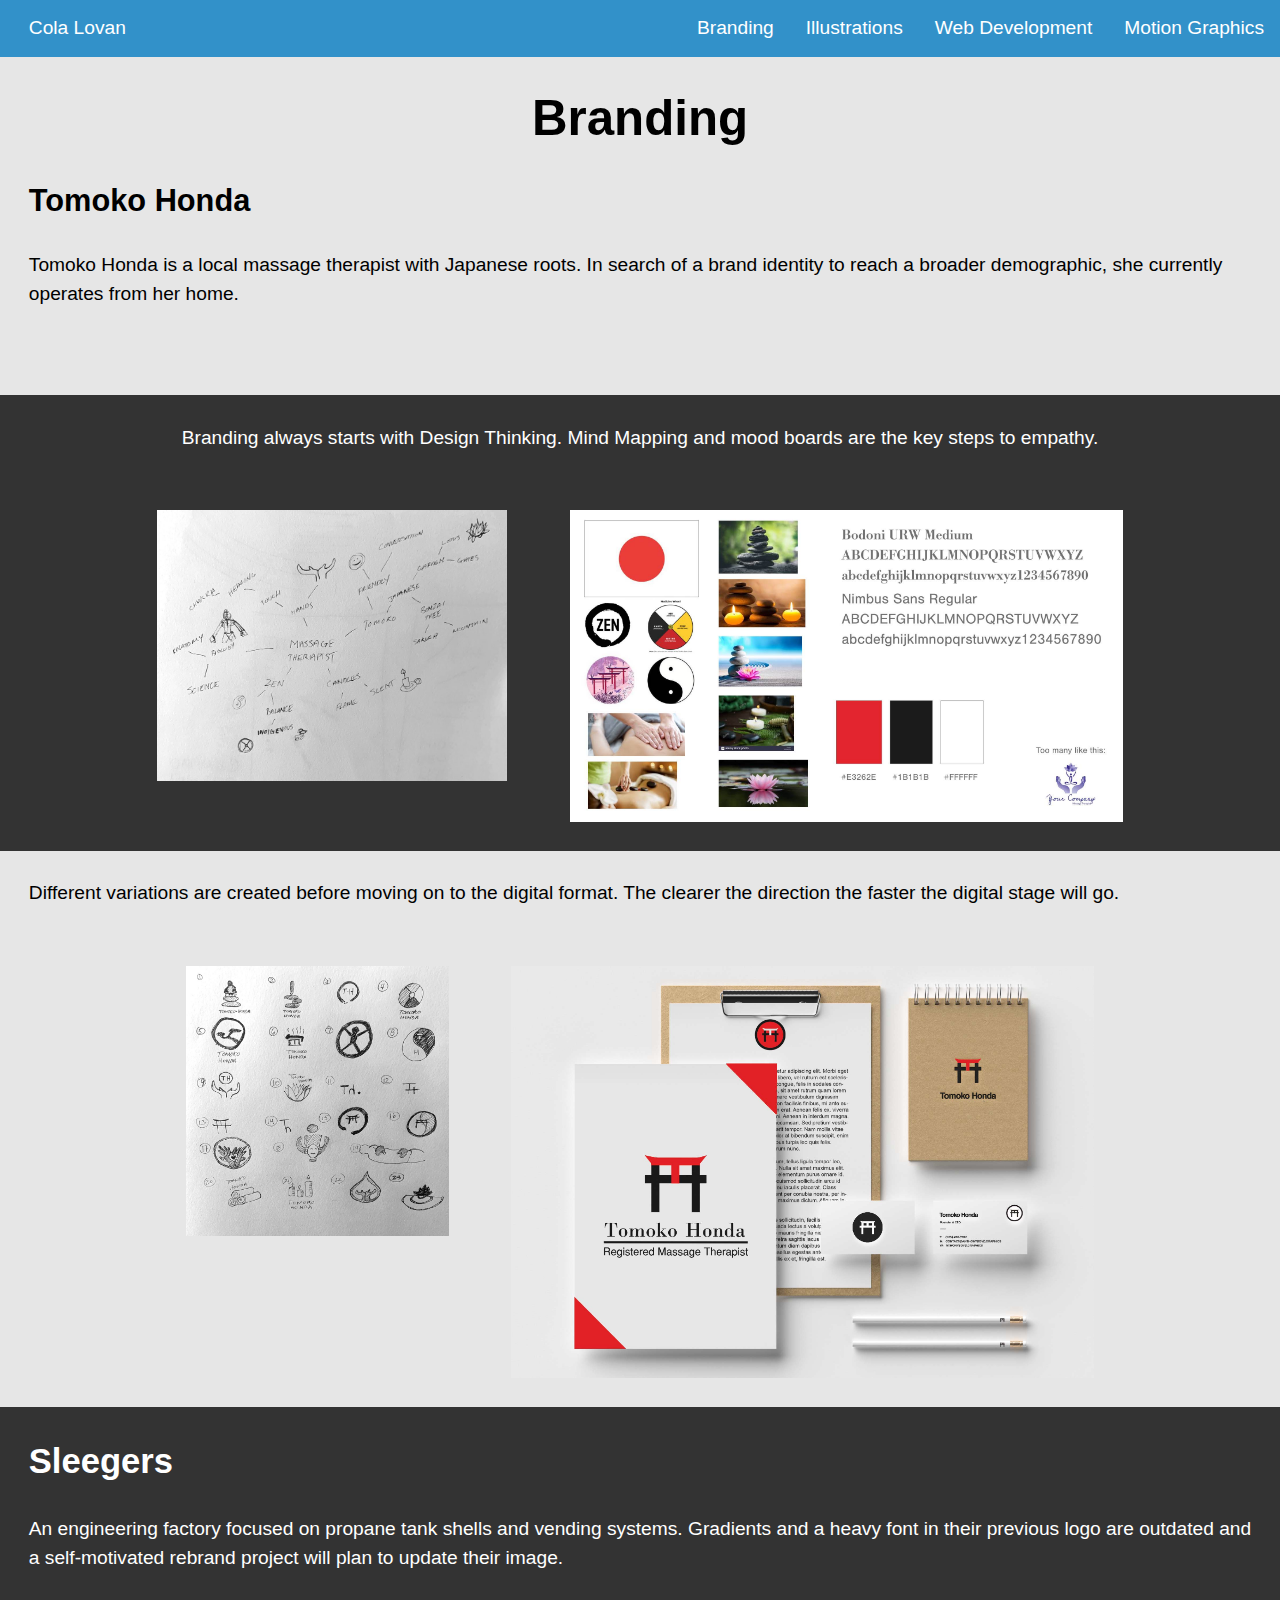
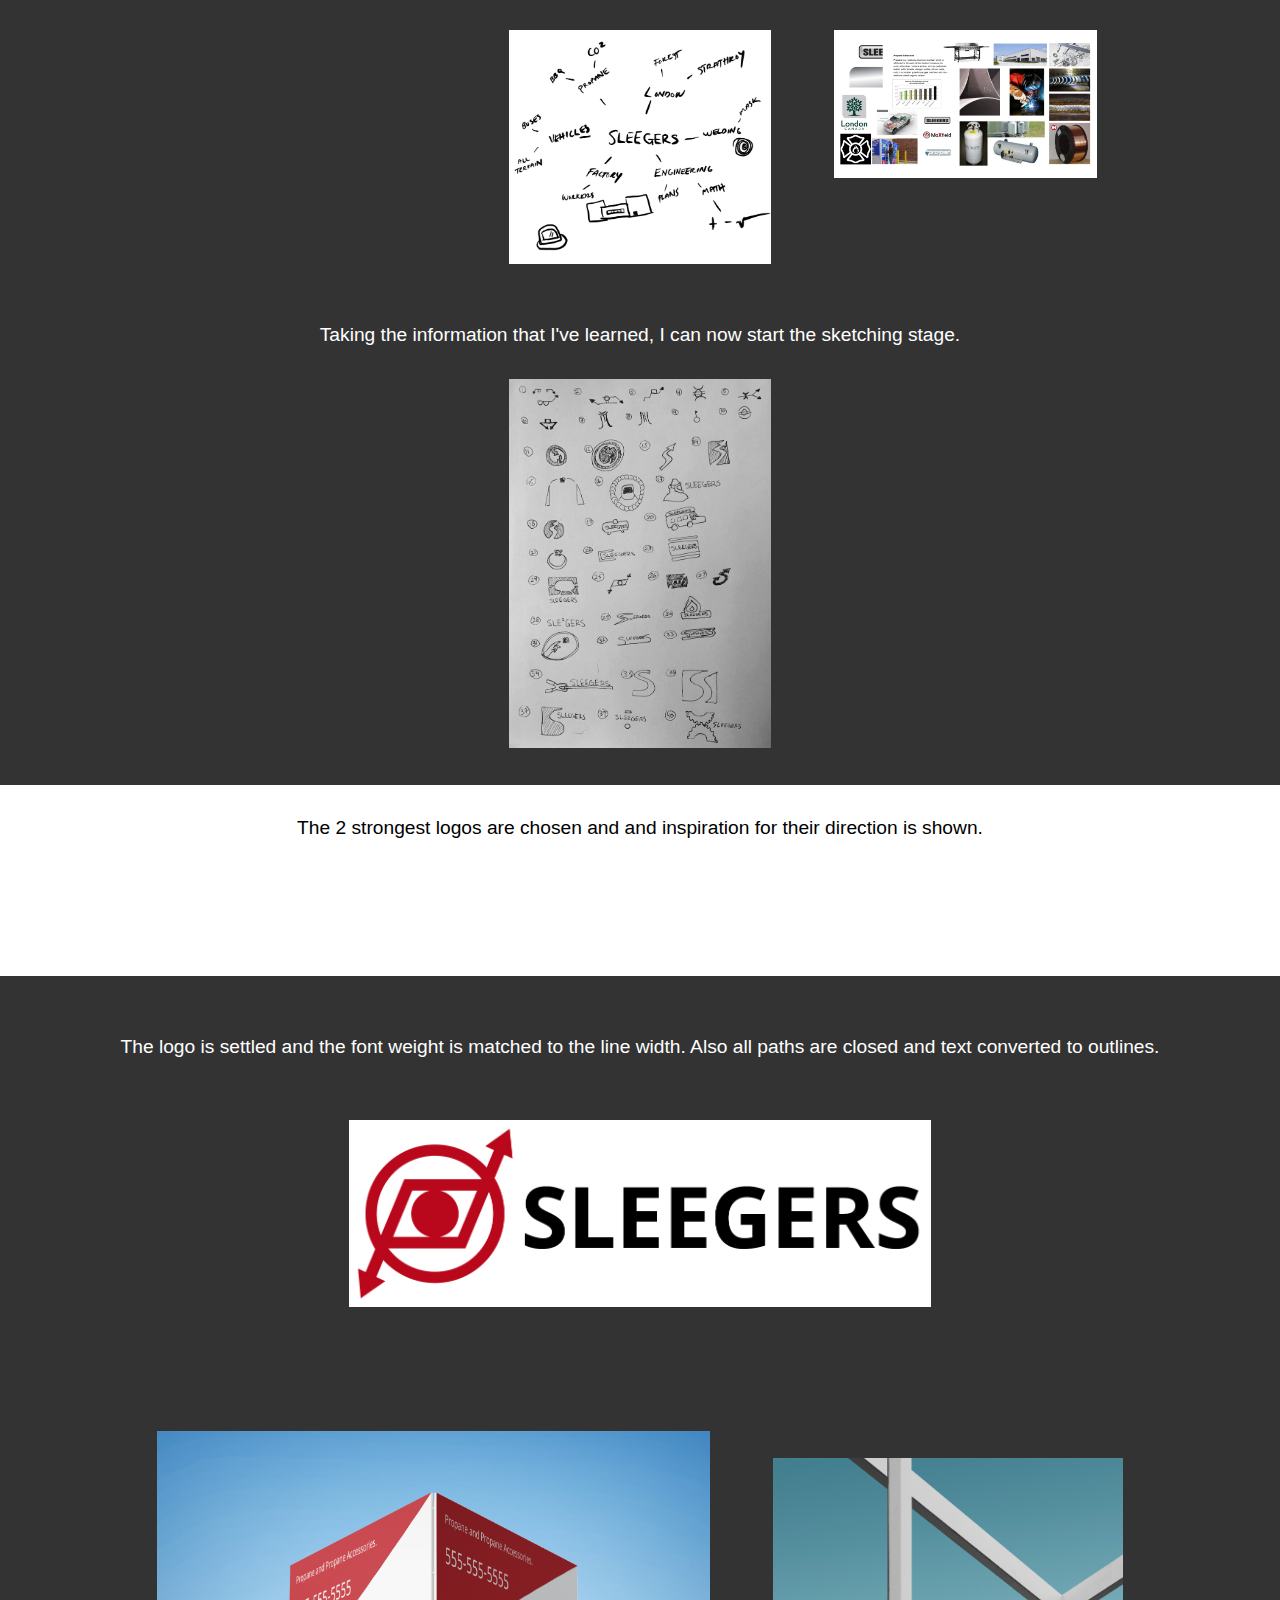
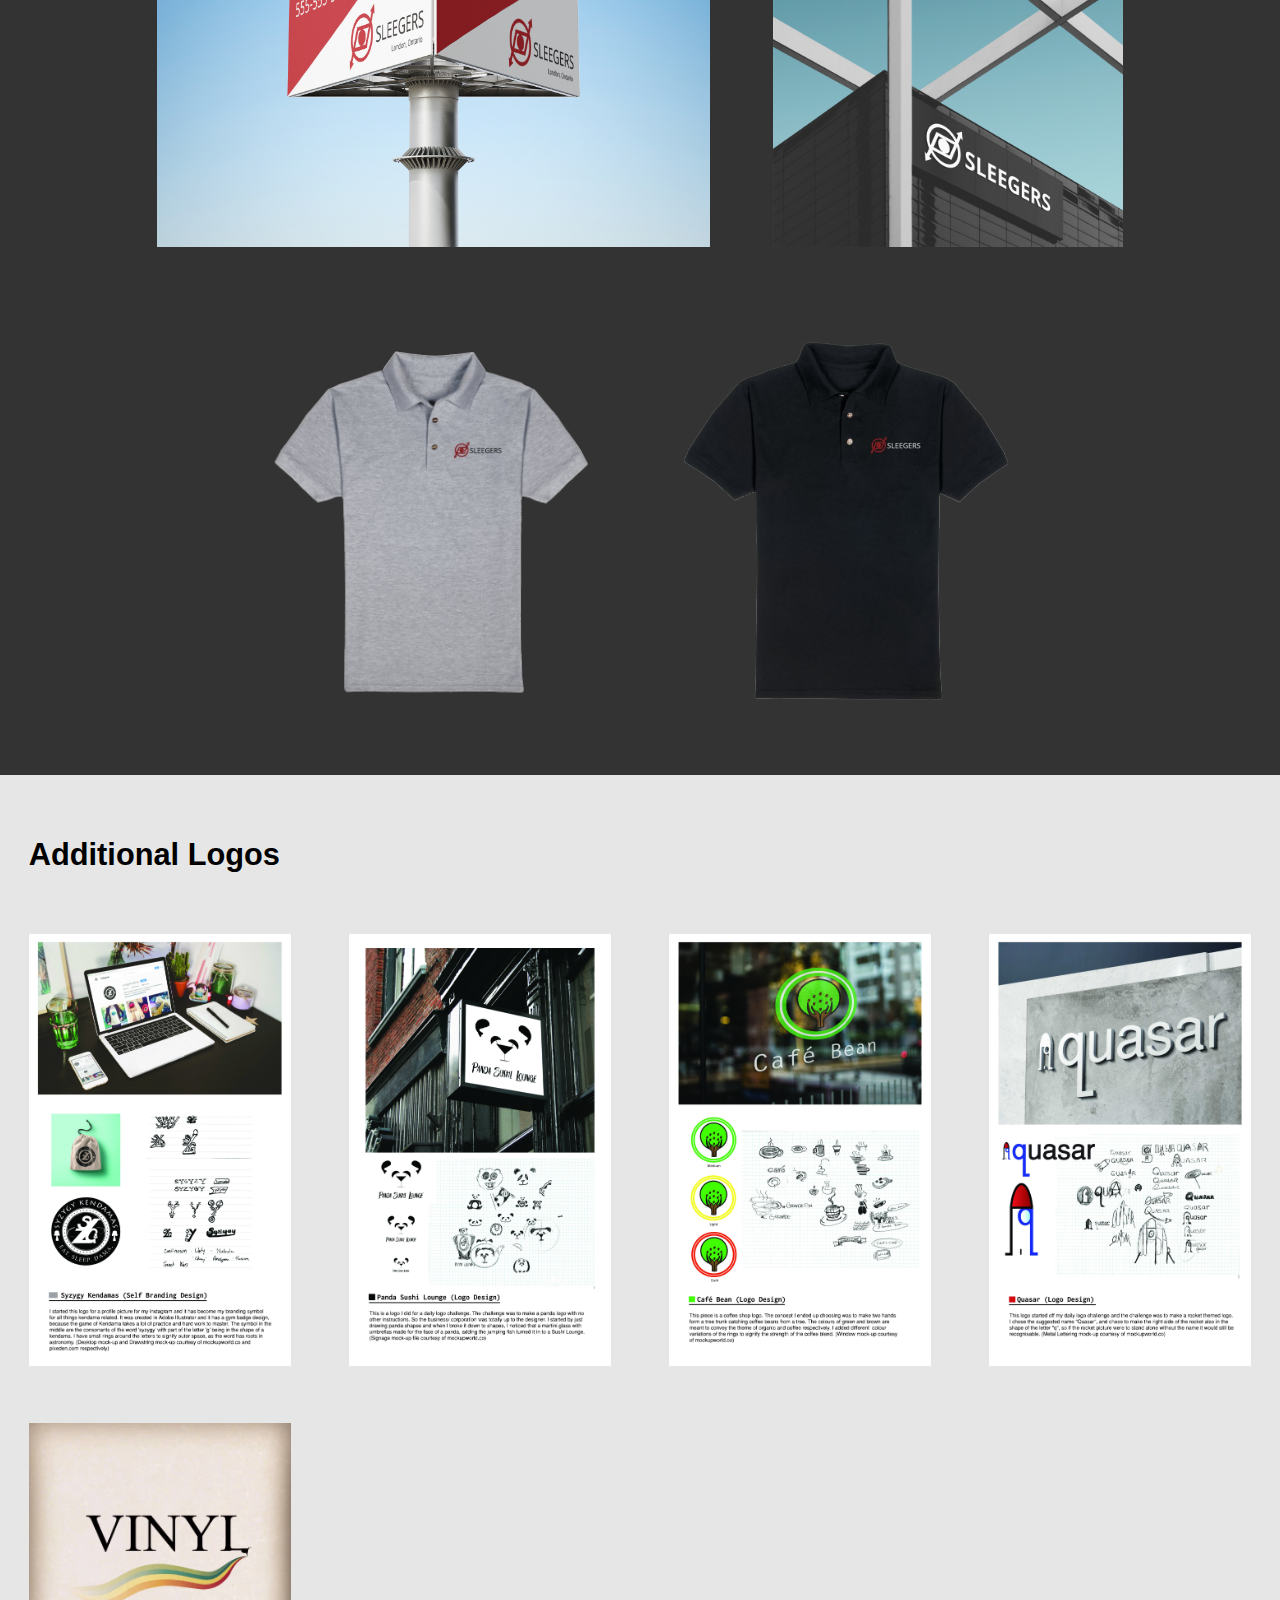
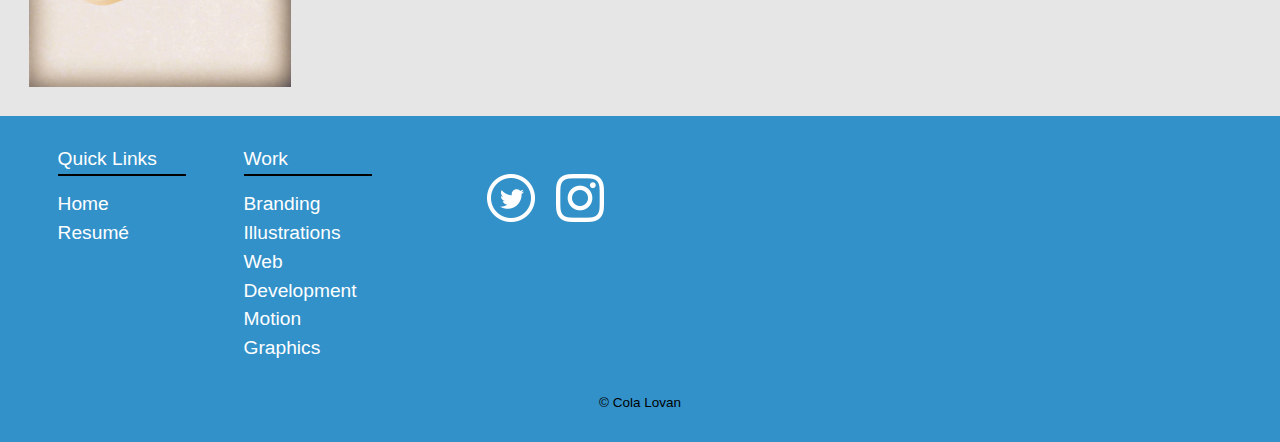
==== branding.html @ 5b3fbf38 "Fix all errors" ====
<!DOCTYPE html>
<html lang="en-ca">
<head>
  <meta charset="utf-8">
  <title>Branding</title>
  <meta name="viewport" content="width=device-width,initial-scale=1">
  <link href="css/grid.css" rel="stylesheet">
  <link href="css/modules.css" rel="stylesheet">
  <link href="css/type.css" rel="stylesheet">
  <link href="css/main.css" rel="stylesheet">
  <link rel="icon" href="img/favicon.ico" type="image/x-icon"/ >
</head>
<nav>
  <div>
<ul class="ul1 list-group">
<li class="li1 navstate"><a href="motion.html">Motion Graphics</a></li>
<li class="li1 navstate"><a href="coding.html">Web Development</a></li>
<li class="li1 navstate"><a href="illustrations.html">Illustrations</a></li>
<li class="li1 navstate"><a href="branding.html">Branding</a></li>
<p class="t1 gutter pad-t-1-2 push-0"><a href="index.html">Cola Lovan</a></p>
</ul>
</div>
</nav>
<body>


<div class="grid pad-t push-2 branding">
  <div class="unit xs-1 text-center">
<h1 class="unit nina push-0 xs-1">Branding</h1>
</div>
<h2 class="unit gutter pad-t">Tomoko Honda</h2>
<p class="unit xs-1 gutter">Tomoko Honda is a local massage therapist with Japanese roots. In search of a brand identity to reach a broader demographic, she currently operates from her home.</p>
</div>
<div class="m-section t1 gutter pad-t content-center text-center">
<p class="unit xs-1">Branding always starts with Design Thinking. Mind Mapping and mood boards are the key steps to empathy.</p>
<img class="content-center unit xs-1 m-1-3 island" src="img/tomoko-mindmap.jpg" alt="">
<img class="content-center unit xs-1 m-1-2 island" src="img/tomoko-moodboard.jpg" alt="">
</div>


<p class="unit pad-t gutter">Different variations are created before moving on to the digital format. The clearer the direction the faster the digital stage will go.</p>
<div class="unit text-center">
<img class="unit xs-1 m-1-4 island" src="img/tomoko-sketches.jpg" alt="">
<img class="unit xs-1 m-1-2 island" src="img/tomoko.jpg" alt="">
</div>


<section class="m-section">
<div class="unit center-text pad-t">
<h1 class="t1 gutter">Sleegers</h1>
</div>
<p class="unit t1 gutter">An engineering factory focused on propane tank shells and vending systems. Gradients and a heavy font in their previous logo are outdated and a self-motivated rebrand project will plan to update their image.</p>

<div class="grid content-center">

<div class="unit xs-1-2 m-1 center-text text-center">
  <img class="unit xs-1 m-1-4 island" src="img/slide2.jpeg" alt="">
  <img class="unit xs-1 m-1-4 island" src="img/sleegers-mindmap.jpg" alt="">
  <img class="unit xs-1 m-1-4 island" src="img/sleegers-moodboard.png" alt="">
</div>


  <p class="unit xs-1 t1 gutter pad-t push-0 center-text">Taking the information that I've learned, I can now start the sketching stage.</p>
<div class="unit xs-1-2 m-1 center-text">
<img class="xs-1 m-1-4 island" src="img/sleegers-sketches.jpg" alt="">
</div>
<p class="white unit xs-1 gutter pad-t push-0 center-text">The 2 strongest logos are chosen and and inspiration for their direction is shown.</p>

<div class="unit xs-1-2 m-1 center-text white">
<img class="xs-1 m-1-3 island" src="img/slide6.jpeg" alt="">
<img class="xs-1 m-1-3 island" src="img/sleegers-01.png" alt="">
</div>

<div class="unit xs-1-2 m-1 center-text white">
<img class="xs-1 m-1-3 island" src="img/slide4.jpeg" alt="">
<img class="xs-1 m-1-3 island" src="img/sleegers-02.png" alt="">
</div>


<div class="unit xs-1 content-center center-text pad-t-2">
  <p class="unit xs-1 t1 gutter">
  The logo is settled and the font weight is matched to the line width. Also all paths are closed and text converted to outlines.</p>
  <img class="xs-1 m-1-2 island" src="img/sleegers.jpg" alt="">
</div>

<div class="unit xs-1-2 m-1 center-text">
  <p class="unit xs-1 t1 center-text gutter pad-t-2">
<img class="xs-1 m-1-2 island" src="img/billboard.jpg" alt="">
<img class="xs-1 m-1-3 island" src="img/sleegers-mockup1.jpg" alt="">
<img class="xs-1 m-1-3 island" src="img/tshirt.png" alt="">
<img class="xs-1 m-1-3 island" src="img/tshirt2.png" alt="">


</div>
</div>
</section>

<div class="grid">
<div>
<h2 class="unit center-text pad-t-2 gutter">Additional Logos</h2>
</div>
<div class="grid">

<a class="unit xs-1-2 m-1-4" href="img/syzygy.jpg">
<img class="unit xs-1 island" src="img/syzygy.jpg" alt=""></a>
<a class="unit xs-1-2 m-1-4" href="img/panda.jpg">
<img class="unit xs-1 island" src="img/panda.jpg" alt=""></a>
<a class="unit xs-1-2 m-1-4" href="img/cafe.jpg">
<img class="unit xs-1 island" src="img/cafe.jpg" alt=""></a>
<a class="unit xs-1-2 m-1-4" href="img/quasar.jpg">
<img class="unit xs-1 island" src="img/quasar.jpg" alt=""></a>
<a class="unit xs-1-2 m-1-4" href="img/vinyl.png">
<img class="unit xs-1 island" src="img/vinyl.png" alt=""></a>

</div>
</div>

<footer class="unit gutter width-full pad-t" role="footer">
<div class="grid">

<div>
<div class="unit xs-1 s-1 m-1-2 l-1-2 gutter">
  <p class="push-0 t1">Quick Links</p>
  <hr class="push-1-2">
  <ul class="list-group">
<li><a href="index.html">Home</a></li>
<li><a href="resume.html">Resumé</a></li>
</ul>
</div>

<div class="unit xs-1 s-1 m-1-2 l-1-2 gutter">
<p class="push-0 t1">Work</p>
  <hr class="push-1-2">
<ul class="list-group">
  <li><a href="branding.html">Branding</a></li>
  <li><a href="illustrations.html">Illustrations</a></li>
  <li><a href="coding.html">Web Development</a></li>
  <li><a href="motion.html">Motion Graphics</a></li>



</ul>
</div>
</div>

<div class="unit xs-1 s-1-2 m-1-3 l-1-4 gutter-2">

<div class="unit xs-1 s-1-2 m-1-3 l-1-3 pad-t gutter">
  <a href="https://www.twitter.com"><img src="img/twitter.png" alt=""></a>
</div>
<div class="unit xs-1 s-1-2 m-1-3 l-1-3 pad-t gutter">
  <a href="https://www.instagram.com/graphicontentment"><img src="img/instagram.png" alt=""></a>
</div>
</div>

</div>

<p class="unit center-content nano">&copy; Cola Lovan</p>

</footer>
</body>
</html>
---- css/grid.css ----
/*
  Gridifier || Code released under the UNLICENSE
  https://gridifier.web-dev.tools/#xs,4,0,0,0;s,4,25,0,0;m,4,38,1,1;l,4,60,1,1
*/

.grid {
  margin: 0;
  padding: 0;
  letter-spacing: -.31em;
  text-rendering: optimizeSpeed;
  display: -webkit-flex;
  display: -ms-flexbox;
  display: flex;
  -webkit-flex-flow: row wrap;
  -ms-flex-flow: row wrap;
  flex-flow: row wrap;
}

.grid-bottom {
  -webkit-align-items: flex-end;
  -ms-align-items: flex-end;
  align-items: flex-end;
}

.grid-middle {
  -webkit-align-items: center;
  -ms-align-items: center;
  align-items: center;
}

.grid-stretch {
  -webkit-align-items: stretch;
  -ms-align-items: stretch;
  align-items: stretch;
}

.opera-only :-o-prefocus,
.grid {
  word-spacing: -.43em;
}

.unit {
  letter-spacing: normal;
  text-rendering: auto;
  vertical-align: top;
  word-spacing: normal;
  display: inline-block;
  visibility: visible;
}

.grid-bottom .unit {
  vertical-align: bottom;
}

.grid-middle .unit {
  vertical-align: middle;
}

[class*="unit-push-"],
[class*="unit-pull-"] {
  position: relative;
}

.unit-content-distribute {
  display: -ms-flexbox;
  display: -webkit-flex;
  display: flex;
  -ms-flex-direction: column;
  -webkit-flex-direction: column;
  flex-direction: column;
  -ms-flex-pack: justify;
  -webkit-justify-content: space-between;
  justify-content: space-between;
}

.unit-content-center,
.unit-content-center-vertical {
  display: -webkit-flex;
  display: -ms-flexbox;
  display: flex;
  -webkit-justify-content: center;
  -ms-flex-pack: center;
  justify-content: center;
  -webkit-align-items: center;
  -ms-flex-align: center;
  align-items: center;
  -webkit-align-content: center;
  -ms-flex-line-pack: center;
  align-content: center;
  -webkit-flex-direction: column wrap;
  -ms-flex-direction: column wrap;
  flex-flow: column wrap;
}

.unit-content-center-horizontal {
  display: -webkit-flex;
  display: -ms-flexbox;
  display: flex;
  -webkit-justify-content: center;
  -ms-flex-pack: center;
  justify-content: center;
  -webkit-align-items: center;
  -ms-flex-align: center;
  align-items: center;
  -webkit-align-content: center;
  -ms-flex-line-pack: center;
  align-content: center;
  -webkit-flex-direction: row wrap;
  -ms-flex-direction: row wrap;
  flex-flow: row wrap;
}

.content-fill,
.content-stretch {
  -ms-flex-grow: 2;
  -webkit-flex-grow: 2;
  flex-grow: 2;
  max-width: 100%; /* @bugfix: IE 10, 11 */
}

.content-shrink {
  -ms-align-self: center;
  -webkit-align-self: center;
  align-self: center;
}

.unit-xs-hidden,
.xs-0 {
  display: none;
  visibility: hidden;
}

.unit-xs-centered {
  margin: 0 auto;
}

.unit-xs-1,
.xs-1 {
  display: block;
  visibility: visible;
  width: 100%;
}

.unit-xs-1-2,
.xs-1-2 {
  width: 50%;
}

.unit-xs-1-3,
.xs-1-3 {
  width: 33.3333%;
}

.unit-xs-2-3,
.xs-2-3 {
  width: 66.6667%;
}

.unit-xs-1-4,
.xs-1-4 {
  width: 25%;
}

.unit-xs-3-4,
.xs-3-4 {
  width: 75%;
}

.unit-xs-1-2,
.xs-1-2,
.unit-xs-1-3,
.xs-1-3,
.unit-xs-2-3,
.xs-2-3,
.unit-xs-1-4,
.xs-1-4,
.unit-xs-3-4,
.xs-3-4 {
  display: inline-block;
  visibility: visible;
}

.unit-xs-1-2[class*="-content-"],
.xs-1-2[class*="-content-"],
.unit-xs-1-3[class*="-content-"],
.xs-1-3[class*="-content-"],
.unit-xs-2-3[class*="-content-"],
.xs-2-3[class*="-content-"],
.unit-xs-1-4[class*="-content-"],
.xs-1-4[class*="-content-"],
.unit-xs-3-4[class*="-content-"],
.xs-3-4[class*="-content-"] {
  display: -webkit-flex;
  display: -ms-flexbox;
  display: flex;
}

.unit-xs-content-distribute,
.xs-content-distribute {
  display: -ms-flexbox;
  display: -webkit-flex;
  display: flex;
  -ms-flex-direction: column;
  -webkit-flex-direction: column;
  flex-direction: column;
  -ms-flex-pack: justify;
  -webkit-justify-content: space-between;
  justify-content: space-between;
}

.unit-xs-content-center,
.unit-xs-content-center-vertical {
  display: -webkit-flex;
  display: -ms-flexbox;
  display: flex;
  -webkit-justify-content: center;
  -ms-flex-pack: center;
  justify-content: center;
  -webkit-align-items: center;
  -ms-flex-align: center;
  align-items: center;
  -webkit-align-content: center;
  -ms-flex-line-pack: center;
  align-content: center;
  -webkit-flex-direction: column wrap;
  -ms-flex-direction: column wrap;
  flex-flow: column wrap;
}

.unit-xs-content-center-horizontal {
  display: -webkit-flex;
  display: -ms-flexbox;
  display: flex;
  -webkit-justify-content: center;
  -ms-flex-pack: center;
  justify-content: center;
  -webkit-align-items: center;
  -ms-flex-align: center;
  align-items: center;
  -webkit-align-content: center;
  -ms-flex-line-pack: center;
  align-content: center;
  -webkit-flex-direction: row wrap;
  -ms-flex-direction: row wrap;
  flex-flow: row wrap;
}

.xs-content-fill,
.xs-content-stretch {
  -ms-flex-grow: 2;
  -webkit-flex-grow: 2;
  flex-grow: 2;
  max-width: 100%; /* @bugfix: IE 10, 11 */
}

.xs-content-shrink {
  -ms-align-self: center;
  -webkit-align-self: center;
  align-self: center;
}

@media only screen and (min-width: 25em) {

  .unit-s-hidden,
  .s-0 {
    display: none;
    visibility: hidden;
  }

  .unit-s-centered {
    margin: 0 auto;
  }

  .unit-s-1,
  .s-1 {
    display: block;
    visibility: visible;
    width: 100%;
  }

  .unit-s-1-2,
  .s-1-2 {
    width: 50%;
  }

  .unit-s-1-3,
  .s-1-3 {
    width: 33.3333%;
  }

  .unit-s-2-3,
  .s-2-3 {
    width: 66.6667%;
  }

  .unit-s-1-4,
  .s-1-4 {
    width: 25%;
  }

  .unit-s-3-4,
  .s-3-4 {
    width: 75%;
  }

  .unit-s-1-2,
  .s-1-2,
  .unit-s-1-3,
  .s-1-3,
  .unit-s-2-3,
  .s-2-3,
  .unit-s-1-4,
  .s-1-4,
  .unit-s-3-4,
  .s-3-4 {
    display: inline-block;
    visibility: visible;
  }

  .unit-s-1-2[class*="-content-"],
  .s-1-2[class*="-content-"],
  .unit-s-1-3[class*="-content-"],
  .s-1-3[class*="-content-"],
  .unit-s-2-3[class*="-content-"],
  .s-2-3[class*="-content-"],
  .unit-s-1-4[class*="-content-"],
  .s-1-4[class*="-content-"],
  .unit-s-3-4[class*="-content-"],
  .s-3-4[class*="-content-"] {
    display: -webkit-flex;
    display: -ms-flexbox;
    display: flex;
  }

  .unit-s-content-distribute,
  .s-content-distribute {
    display: -ms-flexbox;
    display: -webkit-flex;
    display: flex;
    -ms-flex-direction: column;
    -webkit-flex-direction: column;
    flex-direction: column;
    -ms-flex-pack: justify;
    -webkit-justify-content: space-between;
    justify-content: space-between;
  }

  .unit-s-content-center,
  .unit-s-content-center-vertical {
    display: -webkit-flex;
    display: -ms-flexbox;
    display: flex;
    -webkit-justify-content: center;
    -ms-flex-pack: center;
    justify-content: center;
    -webkit-align-items: center;
    -ms-flex-align: center;
    align-items: center;
    -webkit-align-content: center;
    -ms-flex-line-pack: center;
    align-content: center;
    -webkit-flex-direction: column wrap;
    -ms-flex-direction: column wrap;
    flex-flow: column wrap;
  }

  .unit-s-content-center-horizontal {
    display: -webkit-flex;
    display: -ms-flexbox;
    display: flex;
    -webkit-justify-content: center;
    -ms-flex-pack: center;
    justify-content: center;
    -webkit-align-items: center;
    -ms-flex-align: center;
    align-items: center;
    -webkit-align-content: center;
    -ms-flex-line-pack: center;
    align-content: center;
    -webkit-flex-direction: row wrap;
    -ms-flex-direction: row wrap;
    flex-flow: row wrap;
  }

  .s-content-fill,
  .s-content-stretch {
    -ms-flex-grow: 2;
    -webkit-flex-grow: 2;
    flex-grow: 2;
    max-width: 100%; /* @bugfix: IE 10, 11 */
  }

  .s-content-shrink {
    -ms-align-self: center;
    -webkit-align-self: center;
    align-self: center;
  }

}

@media only screen and (min-width: 38em) {

  .unit-m-hidden,
  .m-0 {
    display: none;
    visibility: hidden;
  }

  .unit-m-centered {
    margin: 0 auto;
  }

  .unit-m-1,
  .m-1 {
    display: block;
    visibility: visible;
    width: 100%;
  }

  .unit-offset-m-0 {
    margin-left: 0;
  }

  .unit-push-m-0,
  .unit-pull-m-0 {
    left: 0;
  }

  .unit-m-1-2,
  .m-1-2 {
    width: 50%;
  }

  .unit-offset-m-1-2 {
    margin-left: 50%;
  }

  .unit-push-m-1-2 {
    left: 50%;
  }

  .unit-pull-m-1-2 {
    left: -50%;
  }

  .unit-m-1-3,
  .m-1-3 {
    width: 33.3333%;
  }

  .unit-offset-m-1-3 {
    margin-left: 33.3333%;
  }

  .unit-push-m-1-3 {
    left: 33.3333%;
  }

  .unit-pull-m-1-3 {
    left: -33.3333%;
  }

  .unit-m-2-3,
  .m-2-3 {
    width: 66.6667%;
  }

  .unit-offset-m-2-3 {
    margin-left: 66.6667%;
  }

  .unit-push-m-2-3 {
    left: 66.6667%;
  }

  .unit-pull-m-2-3 {
    left: -66.6667%;
  }

  .unit-m-1-4,
  .m-1-4 {
    width: 25%;
  }

  .unit-offset-m-1-4 {
    margin-left: 25%;
  }

  .unit-push-m-1-4 {
    left: 25%;
  }

  .unit-pull-m-1-4 {
    left: -25%;
  }

  .unit-m-3-4,
  .m-3-4 {
    width: 75%;
  }

  .unit-offset-m-3-4 {
    margin-left: 75%;
  }

  .unit-push-m-3-4 {
    left: 75%;
  }

  .unit-pull-m-3-4 {
    left: -75%;
  }

  .unit-m-1-2,
  .m-1-2,
  .unit-m-1-3,
  .m-1-3,
  .unit-m-2-3,
  .m-2-3,
  .unit-m-1-4,
  .m-1-4,
  .unit-m-3-4,
  .m-3-4 {
    display: inline-block;
    visibility: visible;
  }

  .unit-m-1-2[class*="-content-"],
  .m-1-2[class*="-content-"],
  .unit-m-1-3[class*="-content-"],
  .m-1-3[class*="-content-"],
  .unit-m-2-3[class*="-content-"],
  .m-2-3[class*="-content-"],
  .unit-m-1-4[class*="-content-"],
  .m-1-4[class*="-content-"],
  .unit-m-3-4[class*="-content-"],
  .m-3-4[class*="-content-"] {
    display: -webkit-flex;
    display: -ms-flexbox;
    display: flex;
  }

  .unit-m-content-distribute,
  .m-content-distribute {
    display: -ms-flexbox;
    display: -webkit-flex;
    display: flex;
    -ms-flex-direction: column;
    -webkit-flex-direction: column;
    flex-direction: column;
    -ms-flex-pack: justify;
    -webkit-justify-content: space-between;
    justify-content: space-between;
  }

  .unit-m-content-center,
  .unit-m-content-center-vertical {
    display: -webkit-flex;
    display: -ms-flexbox;
    display: flex;
    -webkit-justify-content: center;
    -ms-flex-pack: center;
    justify-content: center;
    -webkit-align-items: center;
    -ms-flex-align: center;
    align-items: center;
    -webkit-align-content: center;
    -ms-flex-line-pack: center;
    align-content: center;
    -webkit-flex-direction: column wrap;
    -ms-flex-direction: column wrap;
    flex-flow: column wrap;
  }

  .unit-m-content-center-horizontal {
    display: -webkit-flex;
    display: -ms-flexbox;
    display: flex;
    -webkit-justify-content: center;
    -ms-flex-pack: center;
    justify-content: center;
    -webkit-align-items: center;
    -ms-flex-align: center;
    align-items: center;
    -webkit-align-content: center;
    -ms-flex-line-pack: center;
    align-content: center;
    -webkit-flex-direction: row wrap;
    -ms-flex-direction: row wrap;
    flex-flow: row wrap;
  }

  .m-content-fill,
  .m-content-stretch {
    -ms-flex-grow: 2;
    -webkit-flex-grow: 2;
    flex-grow: 2;
    max-width: 100%; /* @bugfix: IE 10, 11 */
  }

  .m-content-shrink {
    -ms-align-self: center;
    -webkit-align-self: center;
    align-self: center;
  }

}

@media only screen and (min-width: 60em) {

  .unit-l-hidden,
  .l-0 {
    display: none;
    visibility: hidden;
  }

  .unit-l-centered {
    margin: 0 auto;
  }

  .unit-l-1,
  .l-1 {
    display: block;
    visibility: visible;
    width: 100%;
  }

  .unit-offset-l-0 {
    margin-left: 0;
  }

  .unit-push-l-0,
  .unit-pull-l-0 {
    left: 0;
  }

  .unit-l-1-2,
  .l-1-2 {
    width: 50%;
  }

  .unit-offset-l-1-2 {
    margin-left: 50%;
  }

  .unit-push-l-1-2 {
    left: 50%;
  }

  .unit-pull-l-1-2 {
    left: -50%;
  }

  .unit-l-1-3,
  .l-1-3 {
    width: 33.3333%;
  }

  .unit-offset-l-1-3 {
    margin-left: 33.3333%;
  }

  .unit-push-l-1-3 {
    left: 33.3333%;
  }

  .unit-pull-l-1-3 {
    left: -33.3333%;
  }

  .unit-l-2-3,
  .l-2-3 {
    width: 66.6667%;
  }

  .unit-offset-l-2-3 {
    margin-left: 66.6667%;
  }

  .unit-push-l-2-3 {
    left: 66.6667%;
  }

  .unit-pull-l-2-3 {
    left: -66.6667%;
  }

  .unit-l-1-4,
  .l-1-4 {
    width: 25%;
  }

  .unit-offset-l-1-4 {
    margin-left: 25%;
  }

  .unit-push-l-1-4 {
    left: 25%;
  }

  .unit-pull-l-1-4 {
    left: -25%;
  }

  .unit-l-3-4,
  .l-3-4 {
    width: 75%;
  }

  .unit-offset-l-3-4 {
    margin-left: 75%;
  }

  .unit-push-l-3-4 {
    left: 75%;
  }

  .unit-pull-l-3-4 {
    left: -75%;
  }

  .unit-l-1-2,
  .l-1-2,
  .unit-l-1-3,
  .l-1-3,
  .unit-l-2-3,
  .l-2-3,
  .unit-l-1-4,
  .l-1-4,
  .unit-l-3-4,
  .l-3-4 {
    display: inline-block;
    visibility: visible;
  }

  .unit-l-1-2[class*="-content-"],
  .l-1-2[class*="-content-"],
  .unit-l-1-3[class*="-content-"],
  .l-1-3[class*="-content-"],
  .unit-l-2-3[class*="-content-"],
  .l-2-3[class*="-content-"],
  .unit-l-1-4[class*="-content-"],
  .l-1-4[class*="-content-"],
  .unit-l-3-4[class*="-content-"],
  .l-3-4[class*="-content-"] {
    display: -webkit-flex;
    display: -ms-flexbox;
    display: flex;
  }

  .unit-l-content-distribute,
  .l-content-distribute {
    display: -ms-flexbox;
    display: -webkit-flex;
    display: flex;
    -ms-flex-direction: column;
    -webkit-flex-direction: column;
    flex-direction: column;
    -ms-flex-pack: justify;
    -webkit-justify-content: space-between;
    justify-content: space-between;
  }

  .unit-l-content-center,
  .unit-l-content-center-vertical {
    display: -webkit-flex;
    display: -ms-flexbox;
    display: flex;
    -webkit-justify-content: center;
    -ms-flex-pack: center;
    justify-content: center;
    -webkit-align-items: center;
    -ms-flex-align: center;
    align-items: center;
    -webkit-align-content: center;
    -ms-flex-line-pack: center;
    align-content: center;
    -webkit-flex-direction: column wrap;
    -ms-flex-direction: column wrap;
    flex-flow: column wrap;
  }

  .unit-l-content-center-horizontal {
    display: -webkit-flex;
    display: -ms-flexbox;
    display: flex;
    -webkit-justify-content: center;
    -ms-flex-pack: center;
    justify-content: center;
    -webkit-align-items: center;
    -ms-flex-align: center;
    align-items: center;
    -webkit-align-content: center;
    -ms-flex-line-pack: center;
    align-content: center;
    -webkit-flex-direction: row wrap;
    -ms-flex-direction: row wrap;
    flex-flow: row wrap;
  }

  .l-content-fill,
  .l-content-stretch {
    -ms-flex-grow: 2;
    -webkit-flex-grow: 2;
    flex-grow: 2;
    max-width: 100%; /* @bugfix: IE 10, 11 */
  }

  .l-content-shrink {
    -ms-align-self: center;
    -webkit-align-self: center;
    align-self: center;
  }

}
---- css/modules.css ----
/*
 * Modulifier || Code released under the UNLICENSE
 * Code under other copyrights & licenses listed below.
 * https://modulifier.web-dev.tools/#responsive;images;list-group;embed;media-object;icons;hidden;positioning;nice-lists;forms;buttons;accessibility;print
 */

@-moz-viewport { width: device-width; scale: 1; }
@-ms-viewport { width: device-width; scale: 1; }
@-o-viewport { width: device-width; scale: 1; }
@-webkit-viewport { width: device-width; scale: 1; }
@viewport { width: device-width; scale: 1; }

html {
  box-sizing: border-box;
  -moz-text-size-adjust: 100%;
  -ms-text-size-adjust: 100%;
  -webkit-text-size-adjust: 100%;
  text-size-adjust: 100%;
}

*, *::before, *::after {
  box-sizing: inherit;
}

body {
  margin: 0;
}

article,
aside,
details,
figcaption,
figure,
footer,
header,
main,
menu,
nav,
section,
summary {
  display: block;
}

audio,
canvas,
progress,
video {
  display: inline-block;
  vertical-align: baseline;
}

template {
  display: none;
}

details {
  cursor: pointer;
}

audio:not([controls]) {
  display: none;
  height: 0;
}

a,
area,
button,
input,
label,
select,
textarea,
[tabindex] {
  -ms-touch-action: manipulation;
  touch-action: manipulation;
}

img {
  border: 0;
}

.img-flex,
.img-flex img {
  display: block;
  width: 100%;
}

svg {
  fill: currentColor;
}

svg:not(:root) {
  overflow: hidden;
}

svg.img-flex {
  width: 100%;
  height: 100%;
}

.image-replacement, .ir {
  overflow: hidden;
  direction: ltr;
  text-align: left;
  text-indent: 100%;
  white-space: nowrap;
}

.list-group, .list-group-inline, .list-group--inline {
  padding-left: 0;
  list-style-type: none;
}

.list-group > dd {
  margin-left: 0;
}

.list-group-inline::before,
.list-group-inline::after,
.list-group--inline::before,
.list-group--inline::after {
  content: "";
  display: table;
}

.list-group-inline::after,
.list-group--inline::after {
  clear: both;
}

.list-group-inline > li,
.list-group--inline > li {
  display: inline-block;
}

.list-group-inline > dt,
.list-group--inline > dt {
  clear: left;
  float: left;
  width: 11em;
}

.list-group-inline > dd,
.list-group--inline > dd {
  float: left;
  min-width: 12em;
}

.embed {
  margin-left: 0;
  margin-right: 0;
  overflow: hidden;
  position: relative;
  width: 100%;
}

.embed-1by1, .embed--1by1 {
  padding-top: 100%; /* Square */
}

.embed-4by3, .embed--4by3 {
  padding-top: 75%; /* Traditional TV/computer screens */
}

.embed-iso216, .embed--iso216 {
  padding-top: 70.92%; /* A-standard paper sizes */
}

.embed-3by2, .embed--3by2 {
  padding-top: 66.6%; /* Classic 35 mm film & most digital photos, landscape */
}

.embed-2by3, .embed--2by3 {
  padding-top: 150%; /* Classic 35 mm film & most digital photos, portrait */
}

.embed-golden, .embed--golden {
  padding-top: 61.8%; /* The Golden Ratio */
}

.embed-16by9, .embed--16by9 {
  padding-top: 56.25%; /* HD TV */
}

.embed-185by100, .embed--185by100 {
  padding-top: 54.05%; /* Common widescreen cinema */
}

.embed-24by10, .embed--24by10 {
  padding-top: 41.667%; /* Widescreen cinema: 2.4:1 */
}

.embed-3by1, .embed--3by1 {
  padding-top: 33.3333%; /* Panorama photos */
}

.embed-4by1, .embed--4by1 {
  padding-top: 25%; /* Polyvision */
}

.embed-5by1, .embed--5by1 {
  padding-top: 20%; /* Really wide... */
}

.embed-item, .embed__item {
  min-height: 100%;
  left: 0;
  position: absolute;
  top: 0;
  width: 100%;
}

.media {
  overflow: hidden;
}

.media-img, .media__img {
  float: left;
}

.media-img-reversed, .media__img--reversed {
  float: right;
}

.media-img-stacked, .media__img--stacked {
  float: none;
}

.media-body, .media__body {
  overflow: hidden;
  min-width: 12em; /* Slightly less than 200px, responsiveness built in */
}

.icon {
  display: inline-block;
  position: relative;
  background: transparent none no-repeat center center;
  background-size: contain;
  vertical-align: middle;
}

.i-16, .i--16 {
  height: 16px;
  width: 16px;
}

.i-18, .i--18 {
  height: 18px;
  width: 18px;
}

.i-20, .i--20 {
  height: 20px;
  width: 20px;
}

.i-24, .i--24 {
  height: 24px;
  width: 24px;
}

.i-32, .i--32 {
  height: 32px;
  width: 32px;
}

.i-48, .i--48 {
  height: 48px;
  width: 48px;
}

.i-64, .i--64 {
  height: 64px;
  width: 64px;
}

.i-96, .i--96 {
  height: 96px;
  width: 96px;
}

.i-128, .i--128 {
  height: 128px;
  width: 128px;
}

.i-192, .i--192 {
  height: 192px;
  width: 192px;
}

.i-256, .i--256 {
  height: 256px;
  width: 256px;
}

.icon img,
.icon svg {
  left: 0;
  height: 100%;
  position: absolute;
  top: 0;
  width: 100%;
  fill: currentColor;
}

.icon-label {
  vertical-align: middle;
}

.icon-link,
.icon-link:focus,
.icon-link:hover {
  text-decoration: none;
}

[hidden], .hidden {
  /* stylelint-disable declaration-no-important */
  display: none !important;
  visibility: hidden !important;
  /* stylelint-enable */
}

.visually-hidden {
  height: 1px;
  margin: -1px;
  overflow: hidden;
  padding: 0;
  position: absolute;
  width: 1px;
  border: 0;
  clip: rect(0 0 0 0);
  clip-path: inset(50%);
}

.visually-hidden.focusable:active, .visually-hidden.focusable:focus {
  height: auto;
  margin: 0;
  overflow: visible;
  position: static;
  width: auto;
  clip: auto;
  clip-path: none;
}

.invisible {
  visibility: hidden;
}

.chop,
.crop {
  overflow: hidden;
}

.truncate {
  max-width: 100%;
  overflow: hidden;
  width: 100%;
  text-overflow: ellipsis;
  white-space: nowrap;
}

.scrollable {
  max-width: 100%;
  overflow-x: auto;
  overflow-y: hidden;
  -webkit-overflow-scrolling: touch;
}

.flex-row {
  display: -webkit-flex;
  display: -ms-flexbox;
  display: flex;
}

.flex-justify {
  -webkit-justify-content: space-between;
  -ms-flex-pack: space-between;
  justify-content: space-between;
}

.flex-align-center {
  -webkit-align-items: center;
  -ms-flex-align: center;
  align-items: center;
}

.center-text,
.center-flow {
  text-align: center;
}

.center-block {
  margin-left: auto;
  margin-right: auto;
}

.no-auto-margins,
.not-centered {
  /* stylelint-disable declaration-no-important */
  margin-left: 0 !important;
  margin-right: 0 !important;
  /* stylelint-enable */
}

.center-content,
.center-content-vertical,
.center-contents,
.center-contents-vertical {
  display: -webkit-flex;
  display: -ms-flexbox;
  display: flex;
  -webkit-justify-content: center;
  -ms-flex-pack: center;
  justify-content: center;
  -webkit-align-items: center;
  -ms-flex-align: center;
  align-items: center;
  -webkit-align-content: center;
  -ms-flex-line-pack: center;
  align-content: center;
  -webkit-flex-direction: column wrap;
  -ms-flex-direction: column wrap;
  flex-flow: column wrap;
}

.center-content-start,
.center-content-vertical-start,
.center-contents-start,
.center-contents-vertical-start {
  display: -webkit-flex;
  display: -ms-flexbox;
  display: flex;
  -webkit-justify-content: center;
  -ms-flex-pack: center;
  justify-content: center;
  -webkit-flex-direction: column wrap;
  -ms-flex-direction: column wrap;
  flex-flow: column wrap;
}

.center-content-horizontal,
.center-contents-horizontal {
  display: -webkit-flex;
  display: -ms-flexbox;
  display: flex;
  -webkit-justify-content: center;
  -ms-flex-pack: center;
  justify-content: center;
  -webkit-align-items: center;
  -ms-flex-align: center;
  align-items: center;
  -webkit-align-content: center;
  -ms-flex-line-pack: center;
  align-content: center;
  -webkit-flex-direction: row wrap;
  -ms-flex-direction: row wrap;
  flex-flow: row wrap;
}

.clearfix::after {
  content: " ";
  display: block;
  clear: both;
}

.left {
  float: left;
}

.right {
  float: right;
}

.inline {
  display: inline;
}

.block {
  display: block;
}

.inline-block, .ib {
  display: inline-block;
}

.valign-top {
  vertical-align: top;
}

.valign-bottom {
  vertical-align: bottom;
}

.valign-middle {
  vertical-align: middle;
}

.fixed {
  position: fixed;
}

.relative {
  position: relative;
}

[class*="pin-"],
.absolute {
  position: absolute;
}

.static {
  position: static;
}

.zindex-1 {
  z-index: 1;
}

.zindex-2 {
  z-index: 2;
}

.zindex-3 {
  z-index: 3;
}

.zindex-1000 {
  z-index: 1000;
}

.pin-top-left,
.pin-left-top,
.pin-tl,
.pin-lt {
  top: 0;
  left: 0;
}

.pin-top-right,
.pin-right-top,
.pin-tr,
.pin-rt {
  top: 0;
  right: 0;
}

.pin-bottom-left,
.pin-left-bottom,
.pin-bl,
.pin-lb {
  bottom: 0;
  left: 0;
}

.pin-bottom-right,
.pin-right-bottom,
.pin-br,
.pin-rb {
  bottom: 0;
  right: 0;
}

.pin-top-center,
.pin-center-top,
.pin-tc,
.pin-ct {
  left: 50%;
  top: 0;
  transform: translateX(-50%);
}

.pin-bottom-center,
.pin-center-bottom,
.pin-bc,
.pin-cb {
  bottom: 0;
  left: 50%;
  transform: translateX(-50%);
}

.pin-center-left,
.pin-left-center,
.pin-cl,
.pin-lc {
  left: 0;
  top: 50%;
  transform: translateY(-50%);
}

.pin-center-right,
.pin-right-center,
.pin-cr,
.pin-rc {
  right: 0;
  top: 50%;
  transform: translateY(-50%);
}

.pin-center, .pin-c {
  left: 50%;
  top: 50%;
  transform: translate(-50%, -50%);
}

.width-quarter, .w-1-4 {
  width: 25%;
}

.width-half, .w-1-2 {
  width: 50%;
}

.width-full, .w-1 {
  width: 100%;
}

.height-quarter, .h-1-4 {
  height: 25%;
}

.height-half, .h-1-2 {
  height: 50%;
}

.height-full, .h-1 {
  height: 100%;
}

.height-win-quarter, .h-w-1-4 {
  height: 25vh;
  max-height: 46em;
}

.height-win-half, .h-w-1-2 {
  height: 50vh;
  max-height: 46em;
}

.height-win-full, .h-w-1 {
  height: 100vh;
  max-height: 46em;
}

ul {
  list-style-type: none;
}

ul > li::before {
  content: "·";
  float: left;
  margin-left: -1.6em;
  width: 1.3em;
  text-align: right;
}

ol {
  counter-reset: ol-simple-numbers;
  list-style-type: none;
}

ol > li::before {
  float: left;
  margin-left: -1.6em;
  width: 1.3em;
  counter-increment: ol-simple-numbers;
  content: counter(ol-simple-numbers);
  text-align: right;
}

.list-group > li::before,
.list-group-inline > li::before,
.list-group--inline > li::before {
  content: none;
}

/* stylelint-disable no-descending-specificity */

/*
 * (c) Nicolas Gallagher and Jonathan Neal of Normalize.css || MIT License
 *     https://necolas.github.io/normalize.css/
 */

button,
input,
optgroup,
select,
textarea {
  color: inherit;
  font: inherit;
  margin: 0;
}

button,
input {
  overflow: visible;
}

button,
select {
  text-transform: none;
}

button,
html [type="button"],
[type="reset"],
[type="submit"] {
  -webkit-appearance: button;
  cursor: pointer;
}

button[disabled],
html input[disabled] {
  cursor: default;
}

button::-moz-focus-inner,
input::-moz-focus-inner {
  border: 0;
  padding: 0;
}

[type="checkbox"],
[type="radio"] {
  opacity: 0;
  position: absolute;
  height: 1px;
  width: 1px;
}

[type="number"]::-webkit-inner-spin-button,
[type="number"]::-webkit-outer-spin-button {
  height: auto;
}

[type="search"]::-webkit-search-cancel-button,
[type="search"]::-webkit-search-decoration {
  -webkit-appearance: none;
}

fieldset {
  padding-left: 0;
  padding-right: 0;

  border: 0;
  border-top: 2px solid #666;
}

legend {
  color: inherit;
  display: table;
  max-width: 100%;
  padding: 0 .3em 0 0;
  white-space: normal;

  border: 0;

  font-weight: bold;
}

optgroup {
  font-weight: bold;
}

::-webkit-input-placeholder {
  color: inherit;
  opacity: .54;
}

::-webkit-file-upload-button {
  -webkit-appearance: button;
  font: inherit;
}

/* End Normalize.css code */

label,
.label-block {
  display: block;
  cursor: pointer;
}

[type="checkbox"] + label,
[type="radio"] + label,
.label-inline {
  display: inline-block;
}

input:not([type]),
[type="text"],
[type="number"],
[type="search"],
[type="url"],
[type="email"],
[type="password"],
[type="tel"],
[type="datetime-local"],
[type="month"],
[type="week"],
[type="date"],
[type="time"],
[type="range"],
select,
textarea {
  -moz-appearance: none;
  -webkit-appearance: none;
  appearance: none;
}

input,
textarea {
  display: block;
  width: 100%;

  background-color: #fff;
  border: 2px solid #666;
  border-radius: 0;
}

label {
  vertical-align: middle;
}

textarea {
  max-width: 100%;
  min-height: 4em;
  overflow: auto;
}

[type="color"] {
  display: inline-block;
  width: 2em;
}

select {
  display: block;
  width: 100%;

  background-image: url("data:image/svg+xml,%3Csvg xmlns='http://www.w3.org/2000/svg' width='256' height='256' viewBox='0 0 256 256'%3E%3Cpath fill='none' stroke='%23000' stroke-miterlimit='10' stroke-width='70' d='M36.3 82.1l91.9 91.8 91.5-91.8'/%3E%3C/svg%3E");
  background-repeat: no-repeat;
  background-position: calc(100% - .4em) center;
  background-size: 18px auto;
  background-color: #fff;
  border: 2px solid #666;
  border-radius: 0;
}

[type="checkbox"] + label::before {
  content: " ";
  display: inline-block;
  height: 1.8em;
  margin-right: .3em;
  position: relative;
  vertical-align: middle;
  top: -.1em;
  width: 1.8em;

  background-color: #fff;
  background-size: cover;
  border: 2px solid #666;

  line-height: inherit;
}

[type="checkbox"]:checked + label::before {
  background-image: url("data:image/svg+xml,%3Csvg xmlns='http://www.w3.org/2000/svg' width='256' height='256' viewBox='0 0 256 256'%3E%3Cpath fill='none' stroke='%23000' stroke-miterlimit='10' stroke-width='50' d='M49.9 130.1l50.8 50.7L206.1 75.2'/%3E%3C/svg%3E");
}

[type="checkbox"]:focus + label::before {
  outline: 3px solid #000;
  z-index: 1000;
}

[type="radio"] + label::before {
  content: " ";
  display: inline-block;
  height: 1.8em;
  margin-right: .3em;
  position: relative;
  vertical-align: middle;
  top: -.1em;
  width: 1.8em;

  background-color: #fff;
  background-size: cover;
  border: 2px solid #666;
  border-radius: 50%;

  line-height: inherit;
}

[type="radio"]:checked + label::before {
  background-image: url("data:image/svg+xml,%3Csvg xmlns='http://www.w3.org/2000/svg' width='256' height='256' viewBox='0 0 256 256'%3E%3Ccircle cx='128' cy='128' r='70.4'/%3E%3C/svg%3E");
}

[type="radio"]:focus + label::before,
[type="radio"] + label:focus::before {
  box-shadow: 0 0 0 3px #000;
  z-index: 1000;
}

[type="range"] {
  border: 0;
  background-color: #fff;
}

[type="range"]::-webkit-slider-runnable-track {
  height: 6px;

  -webkit-appearance: none;
  appearance: none;
  background-color: #ccc;
  border: 0;
  border-radius: 3px;
}

[type="range"]:active::-webkit-slider-runnable-track {
  background-color: #ccc;
}

[type="range"]::-moz-range-track {
  height: 6px;

  -moz-appearance: none;
  appearance: none;
  background-color: #ccc;
  border: 0;
  border-radius: 3px;
}

[type="range"]:active::-moz-range-track {
  background-color: #ccc;
}

[type="range"]::-ms-track {
  height: 6px;

  -ms-appearance: none;
  appearance: none;
  background-color: #ccc;
  border: 0;
  border-radius: 3px;
}

[type="range"]:active::-ms-track {
  background-color: #ccc;
}

[type="range"]::-webkit-slider-thumb {
  margin-top: -4px;
  height: 16px;
  width: 16px;

  -webkit-appearance: none;
  appearance: none;
  background-color: #000;
  border: none;
  border-radius: 50%;
}

[type="range"]:hover::-webkit-slider-thumb {
  background-color: #000;
}

[type="range"]:active::-webkit-slider-thumb {
  background-color: #000;
}

[type="range"]::-moz-range-thumb {
  margin-top: -4px;
  height: 16px;
  width: 16px;

  -webkit-appearance: none;
  appearance: none;
  background-color: #000;
  border: none;
  border-radius: 50%;
}

[type="range"]:hover::-moz-range-thumb {
  background-color: #000;
}

[type="range"]:active::-moz-range-thumb {
  background-color: #000;
}

[type="range"]::-ms-thumb {
  margin-top: -4px;
  height: 16px;
  width: 16px;

  -webkit-appearance: none;
  appearance: none;
  background-color: #000;
  border: none;
  border-radius: 50%;
}

[type="range"]:hover::-ms-thumb {
  background-color: #000;
}

[type="range"]:active::-ms-thumb {
  background-color: #000;
}

[type="checkbox"].hide-custom-input + label::before,
[type="checkbox"] + .hide-custom-input::before,
[type="radio"].hide-custom-input + label::before,
[type="radio"] + .hide-custom-input::before {
  content: none;
  display: none;
}

/* stylelint-enable */

.link-box {
  display: block;
  text-decoration: none;
}

/* stylelint-disable no-descending-specificity */

button,
.btn {
  cursor: pointer;
  display: inline-block;
  margin: 0;
  overflow: visible;
  padding: .375em .75em .42em;
  -webkit-appearance: none;
  -moz-appearance: none;
  appearance: none;
  background-color: #333;
  border-radius: 4px;
  border: 3px solid #333;
  color: #fff;
  font: inherit;
  text-decoration: none;
  text-transform: none;
}

button::-moz-focus-inner {
  border: 0;
  padding: 0;
}

/* stylelint-enable */

button:focus,
button:hover,
.btn:focus,
.btn:hover {
  background-color: #000;
  border-color: #000;
  color: #fff;
}

button[disabled] {
  cursor: default;
}

.btn-light, .btn--light {
  background-color: #e2e2e2;
  border-color: #e2e2e2;
  color: #000;
}

.btn-light:focus,
.btn-light:hover,
.btn--light:focus,
.btn--light:hover {
  background-color: #666;
  border-color: #666;
  color: #fff;
}

.btn-ghost,
.btn--ghost {
  background-color: transparent;
  border-color: #333;
  color: #000;
}

.btn-ghost:focus,
.btn-ghost:hover,
.btn--ghost:focus,
.btn--ghost:hover {
  background-color: #e2e2e2;
  border-color: #000;
  color: #000;
}

.btn-link {
  display: inline;
  padding: 0;
  background-color: transparent;
  border-radius: 0;
  border: 0;
  color: inherit;
}

.btn-link:focus,
.btn-link:hover {
  background-color: transparent;
  color: inherit;
}

a:hover, a:active {
  outline: none;
}

a:focus,
[tabindex="0"]:focus,
details:focus,
summary:focus,
input:focus,
textarea:focus,
button:focus,
select:focus {
  outline: 3px solid #000;
  outline-offset: 0;
}

a:focus, [tabindex="0"]:focus {
  outline-offset: 3px;
}

.skip-links {
  margin: 0;
  padding: 0;
  list-style-type: none;
}

.skip-links > li::before {
  content: none; /* Remove the bullets if nice lists is selected */
}

.skip-links a,
.skip-links button {
  padding: .5em .75em;
  position: absolute;
  top: -10em;
  z-index: 10000; /* To make sure they're always on top */
  background-color: #000;
  border: 0;
  color: #fff;
  font-size: 1.125rem;
  font-weight: bold;
  text-decoration: none;
}

.skip-links a:focus,
.skip-links button:focus {
  outline-offset: 3px;
  top: 0;
}

[aria-busy="true"] {
  cursor: progress;
}

[aria-controls] {
  cursor: pointer;
}

[aria-disabled] {
  cursor: default;
}

.print-only {
  display: none;
  visibility: hidden;
}

.page-break-before {
  page-break-before: always;
}

.page-break-after {
  page-break-after: always;
}

.no-page-break-inside {
  page-break-inside: avoid;
}

@media print {

  /* stylelint-disable declaration-no-important */

  .no-print {
    display: none !important;
    visibility: hidden !important;
  }

  .print-only,
  .force-print {
    display: block !important;
    visibility: visible !important;
  }

  /* stylelint-enable */

  .visually-hidden.force-print {
    height: auto;
    margin: 0;
    overflow: visible;
    padding: 0;
    position: static;
    width: auto;
    border: 0;
    clip: initial;
    clip-path: none;
  }

  /*
   * (c) Fabien Sa || MIT License
   *     http://bafs.github.io/Gutenberg/
   */

  table,
  blockquote,
  pre,
  code,
  figure,
  li,
  hr,
  ul,
  ol,
  a,
  tr {
    page-break-inside: avoid;
  }

  h1, h2, h3, h4, h5, h6, p, a {
    orphans: 3;
    widows: 3;
  }

  h1,
  h2,
  h3,
  h4,
  h5,
  h6 {
    page-break-after: avoid;
    page-break-inside: avoid;
  }

  h1 + p,
  h2 + p,
  h3 + p,
  h4 + p,
  h5 + p,
  h6 + p {
    page-break-before: avoid;
  }

  img {
    page-break-after: auto;
    page-break-before: auto;
    page-break-inside: avoid;
  }

  /* stylelint-disable declaration-no-important */

  pre {
    white-space: pre-wrap !important;
    word-wrap: break-word;
  }

  /* stylelint-enable */

  /* End Gutenberg code */

  /*
   * (c) HTML5 Boilerplate || MIT License
   *     https://html5boilerplate.com/
   */

  /* stylelint-disable declaration-no-important */

  *, *::before, *::after, *::first-letter, *::first-line {
    background: none transparent !important;
    color: #000 !important;
    box-shadow: none !important;
    text-shadow: none !important;
  }

  /* stylelint-enable */

  a, a:visited {
    text-decoration: underline;
  }

  a[href]::after {
    content: " (" attr(href) ")";
  }

  abbr[title]::after {
    content: " (" attr(title) ")";
  }

  a[href^="#"]::after,
  a[href^="javascript:"]::after,
  a.no-print-href::after,
  a.href-no-print::after {
    content: "";
  }

  thead {
    display: table-header-group;
  }

  /* End HTML5 Boilerplate code */

}
---- css/type.css ----
/*
  Typografier || Code released under the UNLICENSE
  https://typografier.web-dev.tools/#0,100,1.3,1.067,0;38,110,1.4,1.125,1;60,120,1.5,1.125,1;90,130,1.5,1.125,1
*/

html {
  font-size: 100%;
  line-height: 1.3;
}

a {
  background-color: transparent;
  -webkit-text-decoration-skip: objects;
}

sub,
sup {
  font-size: .75em;
  line-height: 1px;
  position: relative;
  vertical-align: baseline;
}

sup {
  top: -.5em;
}

sub {
  bottom: -.25em;
}

pre,
code,
kbd,
samp {
  font-size: 1em;
}

abbr[title] {
  border-bottom: none;
  text-decoration: underline;
  text-decoration: underline dotted;
}

b,
strong {
  font-weight: bold;
}

dfn,
caption {
  font-style: italic;
}

hr {
  border: 0;
  border-top: 2px solid #000;
  height: 0;
}

table {
  border-collapse: collapse;
  border-spacing: 0;
  width: 100%;
  table-layout: fixed;
}

caption {
  text-align: left;
}

th,
td {
  border-bottom: 1px solid #000;
  text-align: left;
  vertical-align: top;
}

thead th {
  vertical-align: bottom;

  border-bottom-width: 2px;
}

.text-left {
  text-align: left;
}

.text-right {
  text-align: right;
}

.text-center {
  text-align: center;
}

.normal {
  font-weight: normal;
  font-style: normal;
}

.not-bold {
  font-weight: normal;
}

.not-italic {
  font-style: normal;
}

.bold {
  font-weight: bold;
}

.italic {
  font-style: italic;
}

.text-upper {
  text-transform: uppercase;
}

.text-lower {
  text-transform: lowercase;
}

.wrapper {
  margin-left: auto;
  margin-right: auto;
  max-width: 52em;
  width: 100%;
}

.wrapper-no-center {
  max-width: 52em;
  width: 100%;
}

.max-length {
  margin-left: auto;
  margin-right: auto;
  max-width: 36em;
  width: 100%;
}

.max-length-no-center {
  max-width: 36em;
  width: 100%;
}

h1,
h2,
h3,
h4,
h5,
h6,
p,
ul,
ol,
dl,
dd,
figure,
blockquote,
details,
hr,
fieldset,
pre,
table,
caption,
menu {
  margin: 0 0 1.3rem;
}

.tenamega {
  font-size: 2.0408rem;
  line-height: 2.925rem;
}

.tenakilo {
  font-size: 1.9127rem;
  line-height: 2.6rem;
}

.tena {
  font-size: 1.7926rem;
  line-height: 2.6rem;
}

.nina {
  font-size: 1.68rem;
  line-height: 2.275rem;
}

.yotta {
  font-size: 1.5745rem;
  line-height: 2.275rem;
}

.zetta {
  font-size: 1.4757rem;
  line-height: 1.95rem;
}

h1,
.exa {
  font-size: 1.383rem;
  line-height: 1.95rem;
}

h2,
.peta {
  font-size: 1.2962rem;
  line-height: 1.95rem;
}

h3,
.tera {
  font-size: 1.2148rem;
  line-height: 1.625rem;
}

h4,
.giga {
  font-size: 1.1385rem;
  line-height: 1.625rem;
}

h5,
.mega {
  font-size: 1.067rem;
  line-height: 1.625rem;
}

h6,
.kilo,
input,
textarea {
  font-size: 1rem;
  line-height: 1.3rem;
}

small,
.milli {
  font-size: .9372rem;
  line-height: 1.3rem;
}

.micro {
  font-size: .8784rem;
  line-height: 1.3rem;
}

.nano {
  font-size: .8232rem;
  line-height: 1.3rem;
}

.pico {
  font-size: .7715rem;
  line-height: 1.3rem;
}

ul {
  padding-left: 1em;
}

ol {
  padding-left: 1.6em;
}

input,
option,
select {
  height: calc(1.3rem + .1625rem + .1625rem);
}

[type="color"] {
  width: calc(1.3rem + .1625rem + .1625rem);
}

[type="checkbox"],
[type="radio"] {
  display: inline-block;
  height: auto;
}

.push {
  margin-bottom: 1.3rem;
}

.push-none,
.push-0 {
  margin-bottom: 0;
}

.push-double,
.push-2 {
  margin-bottom: 2.6rem;
}

.push-three-quarters,
.push-3-4 {
  margin-bottom: .975rem;
}

.push-half,
.push-1-2 {
  margin-bottom: .65rem;
}

.push-quarter,
.push-1-4 {
  margin-bottom: .325rem;
}

.push-eighth,
.push-1-8 {
  margin-bottom: .1625rem;
}

.push-right-eighth,
.push-r-1-8 {
  margin-right: .1625rem;
}

.push-right-quarter,
.push-r-1-4 {
  margin-right: .325rem;
}

.push-right-half,
.push-r-1-2 {
  margin-right: .65rem;
}

.push-right-three-quarters,
.push-r-3-4 {
  margin-right: .975rem;
}

.push-right,
.push-r {
  margin-right: 1.3rem;
}

.pad-top,
.pad-t {
  padding-top: 1.3rem;
}

.pad-bottom,
.pad-b {
  padding-bottom: 1.3rem;
}

.pad-top-double,
.pad-t-2 {
  padding-top: 2.6rem;
}

.pad-bottom-double,
.pad-b-2 {
  padding-bottom: 2.6rem;
}

.pad-top-three-quarters,
.pad-t-3-4 {
  padding-top: .975rem;
}

.pad-bottom-three-quarters,
.pad-b-3-4 {
  padding-bottom: .975rem;
}

.pad-top-half,
.pad-t-1-2 {
  padding-top: .65rem;
}

.pad-bottom-half,
.pad-b-1-2 {
  padding-bottom: .65rem;
}

.pad-top-quarter,
.pad-t-1-4 {
  padding-top: .325rem;
}

.pad-bottom-quarter,
.pad-b-1-4 {
  padding-bottom: .325rem;
}

.pad-top-eighth,
.pad-t-1-8 {
  padding-top: .1625rem;
}

.pad-bottom-eighth,
.pad-b-1-8 {
  padding-bottom: .1625rem;
}

.island {
  padding: 1.3rem;
}

.island-double,
.island-2 {
  padding: 2.6rem;
}

.island-three-quarters,
.island-3-4 {
  padding: .975rem;
}

.island-half,
.island-1-2 {
  padding: .65rem;
}

.island-quarter,
.island-1-4,
td,
table th {
  padding: .325rem;
}

.island-eighth,
.island-1-8,
input:not([type="checkbox"]),
input:not([type="radio"]),
textarea {
  padding: .1625rem;
}

.gutter {
  padding-left: 1.3rem;
  padding-right: 1.3rem;
}

.gutter-double,
.gutter-2 {
  padding-left: 2.6rem;
  padding-right: 2.6rem;
}

.gutter-three-quarters,
.gutter-3-4 {
  padding-left: .975rem;
  padding-right: .975rem;
}

.gutter-half,
.gutter-1-2 {
  padding-left: .65rem;
  padding-right: .65rem;
}

.gutter-quarter,
.gutter-1-4,
caption {
  padding-left: .325rem;
  padding-right: .325rem;
}

.gutter-eighth,
.gutter-1-8 {
  padding-left: .1625rem;
  padding-right: .1625rem;
}

.i-1 {
  height: 1.3rem;
  width: 1.3rem;
}

.i-3-4 {
  height: .975rem;
  width: .975rem;
}

.i-1-2 {
  height: .65rem;
  width: .65rem;
}

.i-1-4 {
  height: .325rem;
  width: .325rem;
}

.i-1-8 {
  height: .1625rem;
  width: .1625rem;
}

.i-1-1-2,
.i-3-2 {
  height: 1.95rem;
  width: 1.95rem;
}

.i-1-1-4,
.i-5-4 {
  height: 1.625rem;
  width: 1.625rem;
}

.i-1-3-4,
.i-7-4 {
  height: 2.275rem;
  width: 2.275rem;
}

.i-2 {
  height: 2.6rem;
  width: 2.6rem;
}

select {
  padding: 0 .1625rem;
}

fieldset {
  padding: .325rem 0;

  border: 0;
  border-top: 2px solid #000;
}

legend {
  padding-right: .325rem;
}

@media only screen and (min-width: 38em) {

  html {
    font-size: 110%;
    line-height: 1.4;
  }

  h1,
  h2,
  h3,
  h4,
  h5,
  h6,
  p,
  ul,
  ol,
  dl,
  dd,
  figure,
  blockquote,
  details,
  hr,
  fieldset,
  pre,
  table,
  caption,
  menu {
    margin: 0 0 1.4rem;
  }

  .tenamega {
    font-size: 3.6532rem;
    line-height: 4.9rem;
  }

  .tenakilo {
    font-size: 3.2473rem;
    line-height: 4.55rem;
  }

  .tena {
    font-size: 2.8865rem;
    line-height: 3.85rem;
  }

  .nina {
    font-size: 2.5658rem;
    line-height: 3.5rem;
  }

  .yotta {
    font-size: 2.2807rem;
    line-height: 3.15rem;
  }

  .zetta {
    font-size: 2.0273rem;
    line-height: 2.8rem;
  }

  h1,
  .exa {
    font-size: 1.802rem;
    line-height: 2.45rem;
  }

  h2,
  .peta {
    font-size: 1.6018rem;
    line-height: 2.1rem;
  }

  h3,
  .tera {
    font-size: 1.4238rem;
    line-height: 2.1rem;
  }

  h4,
  .giga {
    font-size: 1.2656rem;
    line-height: 1.75rem;
  }

  h5,
  .mega {
    font-size: 1.125rem;
    line-height: 1.75rem;
  }

  h6,
  .kilo,
  input,
  textarea {
    font-size: 1rem;
    line-height: 1.4rem;
  }

  small,
  .milli {
    font-size: .8889rem;
    line-height: 1.4rem;
  }

  .micro {
    font-size: .7901rem;
    line-height: 1.4rem;
  }

  .nano {
    font-size: .7023rem;
    line-height: 1.05rem;
  }

  .pico {
    font-size: .6243rem;
    line-height: 1.05rem;
  }

  ul,
  ol {
    padding-left: 0;
  }

  ul ul,
  ol ul {
    padding-left: 1em;
  }

  ol ol,
  ul ol {
    padding-left: 1.6em;
  }

  .hang-punc {
    float: left;
    margin-left: -1.4em;
    text-align: right;
    width: 1.3em;
  }

  table {
    margin-left: -.35rem;
    margin-right: -.35rem;
    width: calc(100% + .35rem + .35rem);
  }

  input,
  option,
  select {
    height: calc(1.4rem + .175rem + .175rem);
  }

  [type="color"] {
    width: calc(1.4rem + .175rem + .175rem);
  }

  [type="checkbox"],
  [type="radio"] {
    display: inline-block;
    height: auto;
  }

  .push {
    margin-bottom: 1.4rem;
  }

  .push-none,
  .push-0 {
    margin-bottom: 0;
  }

  .push-double,
  .push-2 {
    margin-bottom: 2.8rem;
  }

  .push-three-quarters,
  .push-3-4 {
    margin-bottom: 1.05rem;
  }

  .push-half,
  .push-1-2 {
    margin-bottom: .7rem;
  }

  .push-quarter,
  .push-1-4 {
    margin-bottom: .35rem;
  }

  .push-eighth,
  .push-1-8 {
    margin-bottom: .175rem;
  }

  .push-right-eighth,
  .push-r-1-8 {
    margin-right: .175rem;
  }

  .push-right-quarter,
  .push-r-1-4 {
    margin-right: .35rem;
  }

  .push-right-half,
  .push-r-1-2 {
    margin-right: .7rem;
  }

  .push-right-three-quarters,
  .push-r-3-4 {
    margin-right: 1.05rem;
  }

  .push-right,
  .push-r {
    margin-right: 1.4rem;
  }

  .pad-top,
  .pad-t {
    padding-top: 1.4rem;
  }

  .pad-bottom,
  .pad-b {
    padding-bottom: 1.4rem;
  }

  .pad-top-double,
  .pad-t-2 {
    padding-top: 2.8rem;
  }

  .pad-bottom-double,
  .pad-b-2 {
    padding-bottom: 2.8rem;
  }

  .pad-top-three-quarters,
  .pad-t-3-4 {
    padding-top: 1.05rem;
  }

  .pad-bottom-three-quarters,
  .pad-b-3-4 {
    padding-bottom: 1.05rem;
  }

  .pad-top-half,
  .pad-t-1-2 {
    padding-top: .7rem;
  }

  .pad-bottom-half,
  .pad-b-1-2 {
    padding-bottom: .7rem;
  }

  .pad-top-quarter,
  .pad-t-1-4 {
    padding-top: .35rem;
  }

  .pad-bottom-quarter,
  .pad-b-1-4 {
    padding-bottom: .35rem;
  }

  .pad-top-eighth,
  .pad-t-1-8 {
    padding-top: .175rem;
  }

  .pad-bottom-eighth,
  .pad-b-1-8 {
    padding-bottom: .175rem;
  }

  .island {
    padding: 1.4rem;
  }

  .island-double,
  .island-2 {
    padding: 2.8rem;
  }

  .island-three-quarters,
  .island-3-4 {
    padding: 1.05rem;
  }

  .island-half,
  .island-1-2 {
    padding: .7rem;
  }

  .island-quarter,
  .island-1-4,
  td,
  table th {
    padding: .35rem;
  }

  .island-eighth,
  .island-1-8,
  input:not([type="checkbox"]),
  input:not([type="radio"]),
  textarea {
    padding: .175rem;
  }

  .gutter {
    padding-left: 1.4rem;
    padding-right: 1.4rem;
  }

  .gutter-double,
  .gutter-2 {
    padding-left: 2.8rem;
    padding-right: 2.8rem;
  }

  .gutter-three-quarters,
  .gutter-3-4 {
    padding-left: 1.05rem;
    padding-right: 1.05rem;
  }

  .gutter-half,
  .gutter-1-2 {
    padding-left: .7rem;
    padding-right: .7rem;
  }

  .gutter-quarter,
  .gutter-1-4,
  caption {
    padding-left: .35rem;
    padding-right: .35rem;
  }

  .gutter-eighth,
  .gutter-1-8 {
    padding-left: .175rem;
    padding-right: .175rem;
  }

  .i-1 {
    height: 1.4rem;
    width: 1.4rem;
  }

  .i-3-4 {
    height: 1.05rem;
    width: 1.05rem;
  }

  .i-1-2 {
    height: .7rem;
    width: .7rem;
  }

  .i-1-4 {
    height: .35rem;
    width: .35rem;
  }

  .i-1-8 {
    height: .175rem;
    width: .175rem;
  }

  .i-1-1-2,
  .i-3-2 {
    height: 2.1rem;
    width: 2.1rem;
  }

  .i-1-1-4,
  .i-5-4 {
    height: 1.75rem;
    width: 1.75rem;
  }

  .i-1-3-4,
  .i-7-4 {
    height: 2.45rem;
    width: 2.45rem;
  }

  .i-2 {
    height: 2.8rem;
    width: 2.8rem;
  }

  select {
    padding: 0 .175rem;
  }

  fieldset {
    padding: .35rem 0;

    border: 0;
    border-top: 2px solid #000;
  }

  legend {
    padding-right: .35rem;
  }

}

@media only screen and (min-width: 60em) {

  html {
    font-size: 120%;
    line-height: 1.5;
  }

  h1,
  h2,
  h3,
  h4,
  h5,
  h6,
  p,
  ul,
  ol,
  dl,
  dd,
  figure,
  blockquote,
  details,
  hr,
  fieldset,
  pre,
  table,
  caption,
  menu {
    margin: 0 0 1.5rem;
  }

  .tenamega {
    font-size: 3.6532rem;
    line-height: 4.875rem;
  }

  .tenakilo {
    font-size: 3.2473rem;
    line-height: 4.5rem;
  }

  .tena {
    font-size: 2.8865rem;
    line-height: 4.125rem;
  }

  .nina {
    font-size: 2.5658rem;
    line-height: 3.375rem;
  }

  .yotta {
    font-size: 2.2807rem;
    line-height: 3rem;
  }

  .zetta {
    font-size: 2.0273rem;
    line-height: 3rem;
  }

  h1,
  .exa {
    font-size: 1.802rem;
    line-height: 2.625rem;
  }

  h2,
  .peta {
    font-size: 1.6018rem;
    line-height: 2.25rem;
  }

  h3,
  .tera {
    font-size: 1.4238rem;
    line-height: 1.875rem;
  }

  h4,
  .giga {
    font-size: 1.2656rem;
    line-height: 1.875rem;
  }

  h5,
  .mega {
    font-size: 1.125rem;
    line-height: 1.5rem;
  }

  h6,
  .kilo,
  input,
  textarea {
    font-size: 1rem;
    line-height: 1.5rem;
  }

  small,
  .milli {
    font-size: .8889rem;
    line-height: 1.5rem;
  }

  .micro {
    font-size: .7901rem;
    line-height: 1.5rem;
  }

  .nano {
    font-size: .7023rem;
    line-height: 1.125rem;
  }

  .pico {
    font-size: .6243rem;
    line-height: 1.125rem;
  }

  ul,
  ol {
    padding-left: 0;
  }

  ul ul,
  ol ul {
    padding-left: 1em;
  }

  ol ol,
  ul ol {
    padding-left: 1.6em;
  }

  .hang-punc {
    float: left;
    margin-left: -1.4em;
    text-align: right;
    width: 1.3em;
  }

  table {
    margin-left: -.375rem;
    margin-right: -.375rem;
    width: calc(100% + .375rem + .375rem);
  }

  input,
  option,
  select {
    height: calc(1.5rem + .1875rem + .1875rem);
  }

  [type="color"] {
    width: calc(1.5rem + .1875rem + .1875rem);
  }

  [type="checkbox"],
  [type="radio"] {
    display: inline-block;
    height: auto;
  }

  .push {
    margin-bottom: 1.5rem;
  }

  .push-none,
  .push-0 {
    margin-bottom: 0;
  }

  .push-double,
  .push-2 {
    margin-bottom: 3rem;
  }

  .push-three-quarters,
  .push-3-4 {
    margin-bottom: 1.125rem;
  }

  .push-half,
  .push-1-2 {
    margin-bottom: .75rem;
  }

  .push-quarter,
  .push-1-4 {
    margin-bottom: .375rem;
  }

  .push-eighth,
  .push-1-8 {
    margin-bottom: .1875rem;
  }

  .push-right-eighth,
  .push-r-1-8 {
    margin-right: .1875rem;
  }

  .push-right-quarter,
  .push-r-1-4 {
    margin-right: .375rem;
  }

  .push-right-half,
  .push-r-1-2 {
    margin-right: .75rem;
  }

  .push-right-three-quarters,
  .push-r-3-4 {
    margin-right: 1.125rem;
  }

  .push-right,
  .push-r {
    margin-right: 1.5rem;
  }

  .pad-top,
  .pad-t {
    padding-top: 1.5rem;
  }

  .pad-bottom,
  .pad-b {
    padding-bottom: 1.5rem;
  }

  .pad-top-double,
  .pad-t-2 {
    padding-top: 3rem;
  }

  .pad-bottom-double,
  .pad-b-2 {
    padding-bottom: 3rem;
  }

  .pad-top-three-quarters,
  .pad-t-3-4 {
    padding-top: 1.125rem;
  }

  .pad-bottom-three-quarters,
  .pad-b-3-4 {
    padding-bottom: 1.125rem;
  }

  .pad-top-half,
  .pad-t-1-2 {
    padding-top: .75rem;
  }

  .pad-bottom-half,
  .pad-b-1-2 {
    padding-bottom: .75rem;
  }

  .pad-top-quarter,
  .pad-t-1-4 {
    padding-top: .375rem;
  }

  .pad-bottom-quarter,
  .pad-b-1-4 {
    padding-bottom: .375rem;
  }

  .pad-top-eighth,
  .pad-t-1-8 {
    padding-top: .1875rem;
  }

  .pad-bottom-eighth,
  .pad-b-1-8 {
    padding-bottom: .1875rem;
  }

  .island {
    padding: 1.5rem;
  }

  .island-double,
  .island-2 {
    padding: 3rem;
  }

  .island-three-quarters,
  .island-3-4 {
    padding: 1.125rem;
  }

  .island-half,
  .island-1-2 {
    padding: .75rem;
  }

  .island-quarter,
  .island-1-4,
  td,
  table th {
    padding: .375rem;
  }

  .island-eighth,
  .island-1-8,
  input:not([type="checkbox"]),
  input:not([type="radio"]),
  textarea {
    padding: .1875rem;
  }

  .gutter {
    padding-left: 1.5rem;
    padding-right: 1.5rem;
  }

  .gutter-double,
  .gutter-2 {
    padding-left: 3rem;
    padding-right: 3rem;
  }

  .gutter-three-quarters,
  .gutter-3-4 {
    padding-left: 1.125rem;
    padding-right: 1.125rem;
  }

  .gutter-half,
  .gutter-1-2 {
    padding-left: .75rem;
    padding-right: .75rem;
  }

  .gutter-quarter,
  .gutter-1-4,
  caption {
    padding-left: .375rem;
    padding-right: .375rem;
  }

  .gutter-eighth,
  .gutter-1-8 {
    padding-left: .1875rem;
    padding-right: .1875rem;
  }

  .i-1 {
    height: 1.5rem;
    width: 1.5rem;
  }

  .i-3-4 {
    height: 1.125rem;
    width: 1.125rem;
  }

  .i-1-2 {
    height: .75rem;
    width: .75rem;
  }

  .i-1-4 {
    height: .375rem;
    width: .375rem;
  }

  .i-1-8 {
    height: .1875rem;
    width: .1875rem;
  }

  .i-1-1-2,
  .i-3-2 {
    height: 2.25rem;
    width: 2.25rem;
  }

  .i-1-1-4,
  .i-5-4 {
    height: 1.875rem;
    width: 1.875rem;
  }

  .i-1-3-4,
  .i-7-4 {
    height: 2.625rem;
    width: 2.625rem;
  }

  .i-2 {
    height: 3rem;
    width: 3rem;
  }

  select {
    padding: 0 .1875rem;
  }

  fieldset {
    padding: .375rem 0;

    border: 0;
    border-top: 2px solid #000;
  }

  legend {
    padding-right: .375rem;
  }

}

@media only screen and (min-width: 90em) {

  html {
    font-size: 130%;
    line-height: 1.5;
  }

  h1,
  h2,
  h3,
  h4,
  h5,
  h6,
  p,
  ul,
  ol,
  dl,
  dd,
  figure,
  blockquote,
  details,
  hr,
  fieldset,
  pre,
  table,
  caption,
  menu {
    margin: 0 0 1.5rem;
  }

  .tenamega {
    font-size: 3.6532rem;
    line-height: 4.875rem;
  }

  .tenakilo {
    font-size: 3.2473rem;
    line-height: 4.5rem;
  }

  .tena {
    font-size: 2.8865rem;
    line-height: 4.125rem;
  }

  .nina {
    font-size: 2.5658rem;
    line-height: 3.375rem;
  }

  .yotta {
    font-size: 2.2807rem;
    line-height: 3rem;
  }

  .zetta {
    font-size: 2.0273rem;
    line-height: 3rem;
  }

  h1,
  .exa {
    font-size: 1.802rem;
    line-height: 2.625rem;
  }

  h2,
  .peta {
    font-size: 1.6018rem;
    line-height: 2.25rem;
  }

  h3,
  .tera {
    font-size: 1.4238rem;
    line-height: 1.875rem;
  }

  h4,
  .giga {
    font-size: 1.2656rem;
    line-height: 1.875rem;
  }

  h5,
  .mega {
    font-size: 1.125rem;
    line-height: 1.5rem;
  }

  h6,
  .kilo,
  input,
  textarea {
    font-size: 1rem;
    line-height: 1.5rem;
  }

  small,
  .milli {
    font-size: .8889rem;
    line-height: 1.5rem;
  }

  .micro {
    font-size: .7901rem;
    line-height: 1.5rem;
  }

  .nano {
    font-size: .7023rem;
    line-height: 1.125rem;
  }

  .pico {
    font-size: .6243rem;
    line-height: 1.125rem;
  }

  ul,
  ol {
    padding-left: 0;
  }

  ul ul,
  ol ul {
    padding-left: 1em;
  }

  ol ol,
  ul ol {
    padding-left: 1.6em;
  }

  .hang-punc {
    float: left;
    margin-left: -1.4em;
    text-align: right;
    width: 1.3em;
  }

  table {
    margin-left: -.375rem;
    margin-right: -.375rem;
    width: calc(100% + .375rem + .375rem);
  }

  input,
  option,
  select {
    height: calc(1.5rem + .1875rem + .1875rem);
  }

  [type="color"] {
    width: calc(1.5rem + .1875rem + .1875rem);
  }

  [type="checkbox"],
  [type="radio"] {
    display: inline-block;
    height: auto;
  }

  .push {
    margin-bottom: 1.5rem;
  }

  .push-none,
  .push-0 {
    margin-bottom: 0;
  }

  .push-double,
  .push-2 {
    margin-bottom: 3rem;
  }

  .push-three-quarters,
  .push-3-4 {
    margin-bottom: 1.125rem;
  }

  .push-half,
  .push-1-2 {
    margin-bottom: .75rem;
  }

  .push-quarter,
  .push-1-4 {
    margin-bottom: .375rem;
  }

  .push-eighth,
  .push-1-8 {
    margin-bottom: .1875rem;
  }

  .push-right-eighth,
  .push-r-1-8 {
    margin-right: .1875rem;
  }

  .push-right-quarter,
  .push-r-1-4 {
    margin-right: .375rem;
  }

  .push-right-half,
  .push-r-1-2 {
    margin-right: .75rem;
  }

  .push-right-three-quarters,
  .push-r-3-4 {
    margin-right: 1.125rem;
  }

  .push-right,
  .push-r {
    margin-right: 1.5rem;
  }

  .pad-top,
  .pad-t {
    padding-top: 1.5rem;
  }

  .pad-bottom,
  .pad-b {
    padding-bottom: 1.5rem;
  }

  .pad-top-double,
  .pad-t-2 {
    padding-top: 3rem;
  }

  .pad-bottom-double,
  .pad-b-2 {
    padding-bottom: 3rem;
  }

  .pad-top-three-quarters,
  .pad-t-3-4 {
    padding-top: 1.125rem;
  }

  .pad-bottom-three-quarters,
  .pad-b-3-4 {
    padding-bottom: 1.125rem;
  }

  .pad-top-half,
  .pad-t-1-2 {
    padding-top: .75rem;
  }

  .pad-bottom-half,
  .pad-b-1-2 {
    padding-bottom: .75rem;
  }

  .pad-top-quarter,
  .pad-t-1-4 {
    padding-top: .375rem;
  }

  .pad-bottom-quarter,
  .pad-b-1-4 {
    padding-bottom: .375rem;
  }

  .pad-top-eighth,
  .pad-t-1-8 {
    padding-top: .1875rem;
  }

  .pad-bottom-eighth,
  .pad-b-1-8 {
    padding-bottom: .1875rem;
  }

  .island {
    padding: 1.5rem;
  }

  .island-double,
  .island-2 {
    padding: 3rem;
  }

  .island-three-quarters,
  .island-3-4 {
    padding: 1.125rem;
  }

  .island-half,
  .island-1-2 {
    padding: .75rem;
  }

  .island-quarter,
  .island-1-4,
  td,
  table th {
    padding: .375rem;
  }

  .island-eighth,
  .island-1-8,
  input:not([type="checkbox"]),
  input:not([type="radio"]),
  textarea {
    padding: .1875rem;
  }

  .gutter {
    padding-left: 1.5rem;
    padding-right: 1.5rem;
  }

  .gutter-double,
  .gutter-2 {
    padding-left: 3rem;
    padding-right: 3rem;
  }

  .gutter-three-quarters,
  .gutter-3-4 {
    padding-left: 1.125rem;
    padding-right: 1.125rem;
  }

  .gutter-half,
  .gutter-1-2 {
    padding-left: .75rem;
    padding-right: .75rem;
  }

  .gutter-quarter,
  .gutter-1-4,
  caption {
    padding-left: .375rem;
    padding-right: .375rem;
  }

  .gutter-eighth,
  .gutter-1-8 {
    padding-left: .1875rem;
    padding-right: .1875rem;
  }

  .i-1 {
    height: 1.5rem;
    width: 1.5rem;
  }

  .i-3-4 {
    height: 1.125rem;
    width: 1.125rem;
  }

  .i-1-2 {
    height: .75rem;
    width: .75rem;
  }

  .i-1-4 {
    height: .375rem;
    width: .375rem;
  }

  .i-1-8 {
    height: .1875rem;
    width: .1875rem;
  }

  .i-1-1-2,
  .i-3-2 {
    height: 2.25rem;
    width: 2.25rem;
  }

  .i-1-1-4,
  .i-5-4 {
    height: 1.875rem;
    width: 1.875rem;
  }

  .i-1-3-4,
  .i-7-4 {
    height: 2.625rem;
    width: 2.625rem;
  }

  .i-2 {
    height: 3rem;
    width: 3rem;
  }

  select {
    padding: 0 .1875rem;
  }

  fieldset {
    padding: .375rem 0;

    border: 0;
    border-top: 2px solid #000;
  }

  legend {
    padding-right: .375rem;
  }

}
---- css/main.css ----
html {
  font-family: helvetica, sans-serif;
  background-color: #e6e6e6;
}

.statement {
  color: #1f2179;
  margin: 2em 2em;
}

li a {
  color: #fff;
  text-decoration: none;
}


.ul1 {
  list-style-type: none;
  margin: 0;
  padding: 0;
  background-color:#3291c9;
  overflow: hidden;
  position: -webkit-sticky; /* Safari */
  position: sticky;
  top: 0;
}

.li1 {
  float:right;
}

.li1 a {
  display: block;
  color: #fff;
  text-align: center;
  padding: 14px 16px;
  text-decoration: none;
}

.img-curve {
  border-radius: 10px;
}

 a img:hover{
   background-color: #1f2179;
}

.navstate:hover, .navstate:active {
  background: #28a745;
}

footer {
  background-color: #3291c9;
}
 .resume {
   background-color: #333;
 }

.t1 {
  color: #fff;
}

.mermaid {
  max-height: 50%;
  max-width: 100%;
}

.m-section {
  background-color: #333;
}

.cookies {
  background-color: #f3f3f3;
}

.cookie2 {
  background-color: #f2f2f2;
}

.branding {
  background-color: #e6e6e6;
}

.tomoko-title {
  background-color: #e6e6e6;
}

.white {
  background-color: #fff;
}

.shadow {
  width: 300px;
  box-shadow: 0 4px 8px 0 rgba(0, 0, 0, 0.2), 0 6px 20px 0 rgba(0, 0, 0, 0.19);
  text-align: center;
}

.shadow2 {
  width: 500px;
  box-shadow: 0 4px 8px 0 rgba(0, 0, 0, 0.2), 0 6px 20px 0 rgba(0, 0, 0, 0.19);
  text-align: center;
}

.blue {
  background-color: #323A46;
}

p a{
  text-decoration: none;
  color: #fff;
}
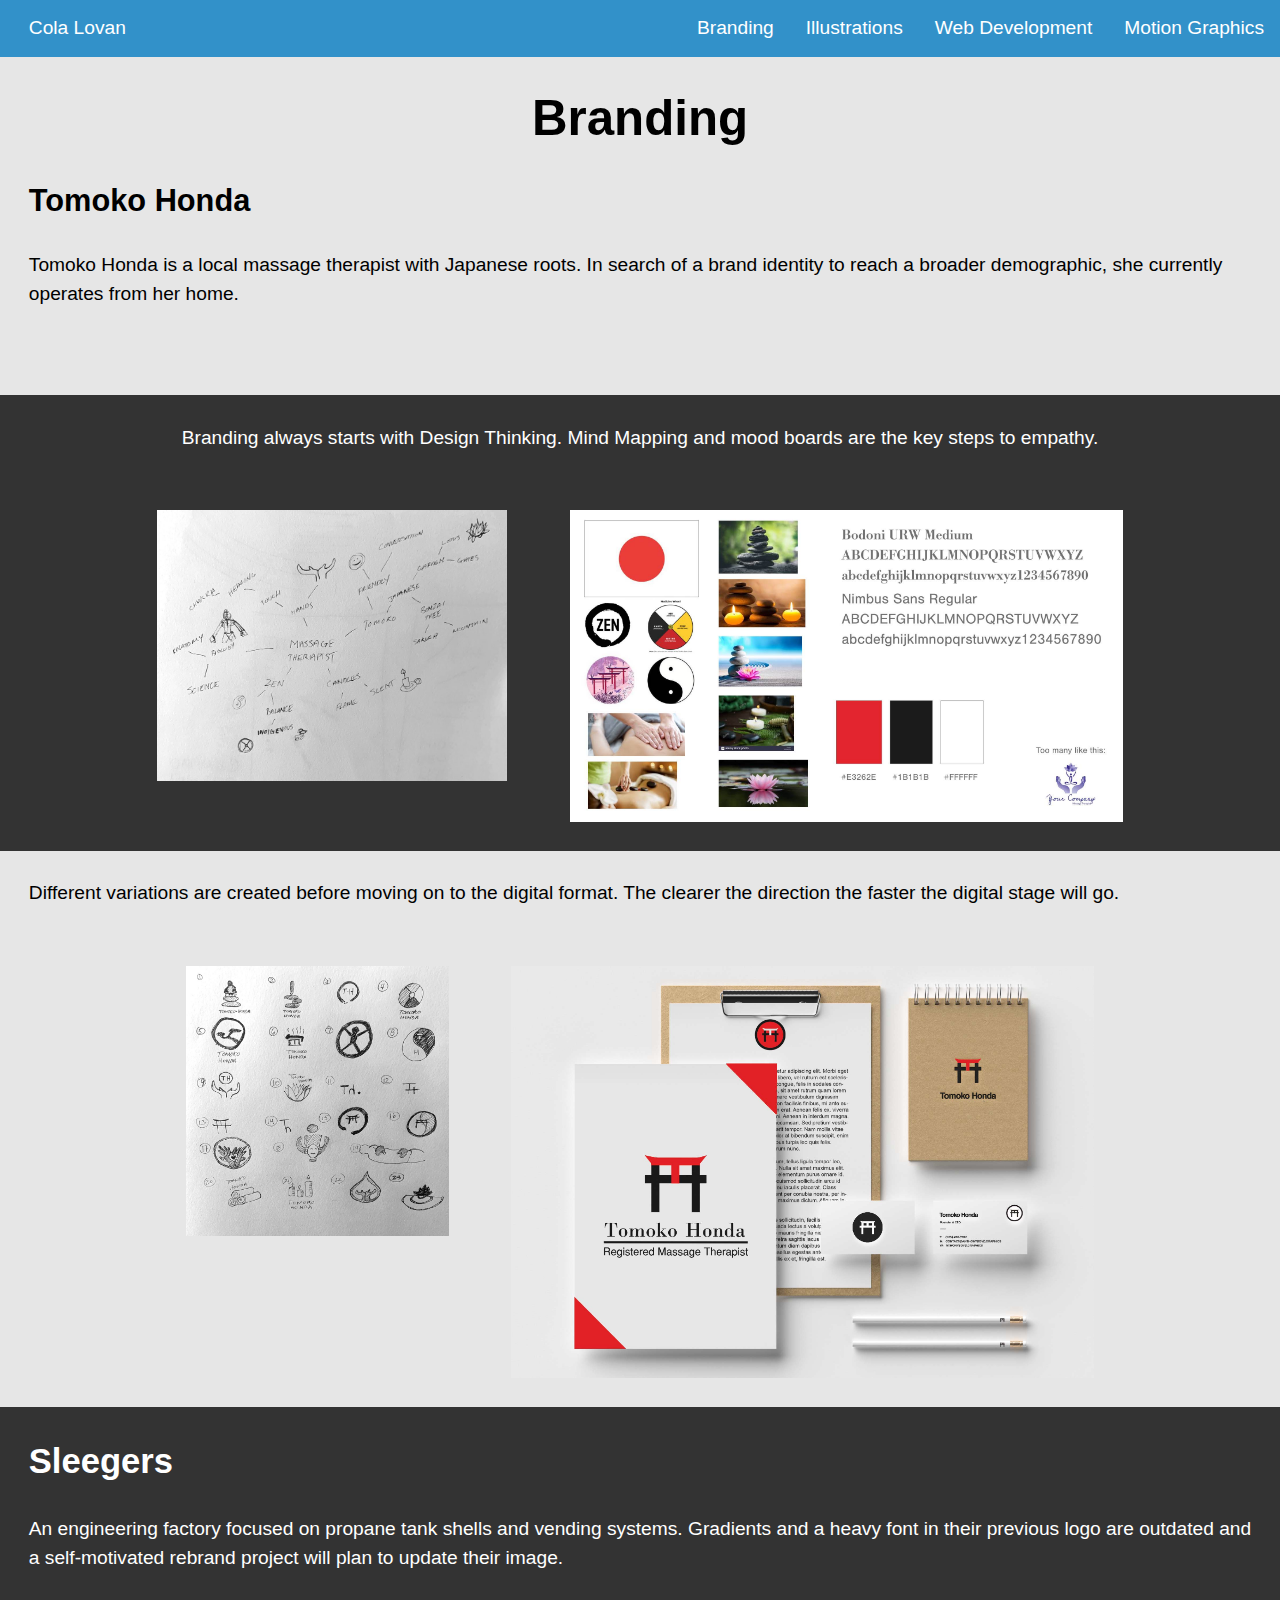
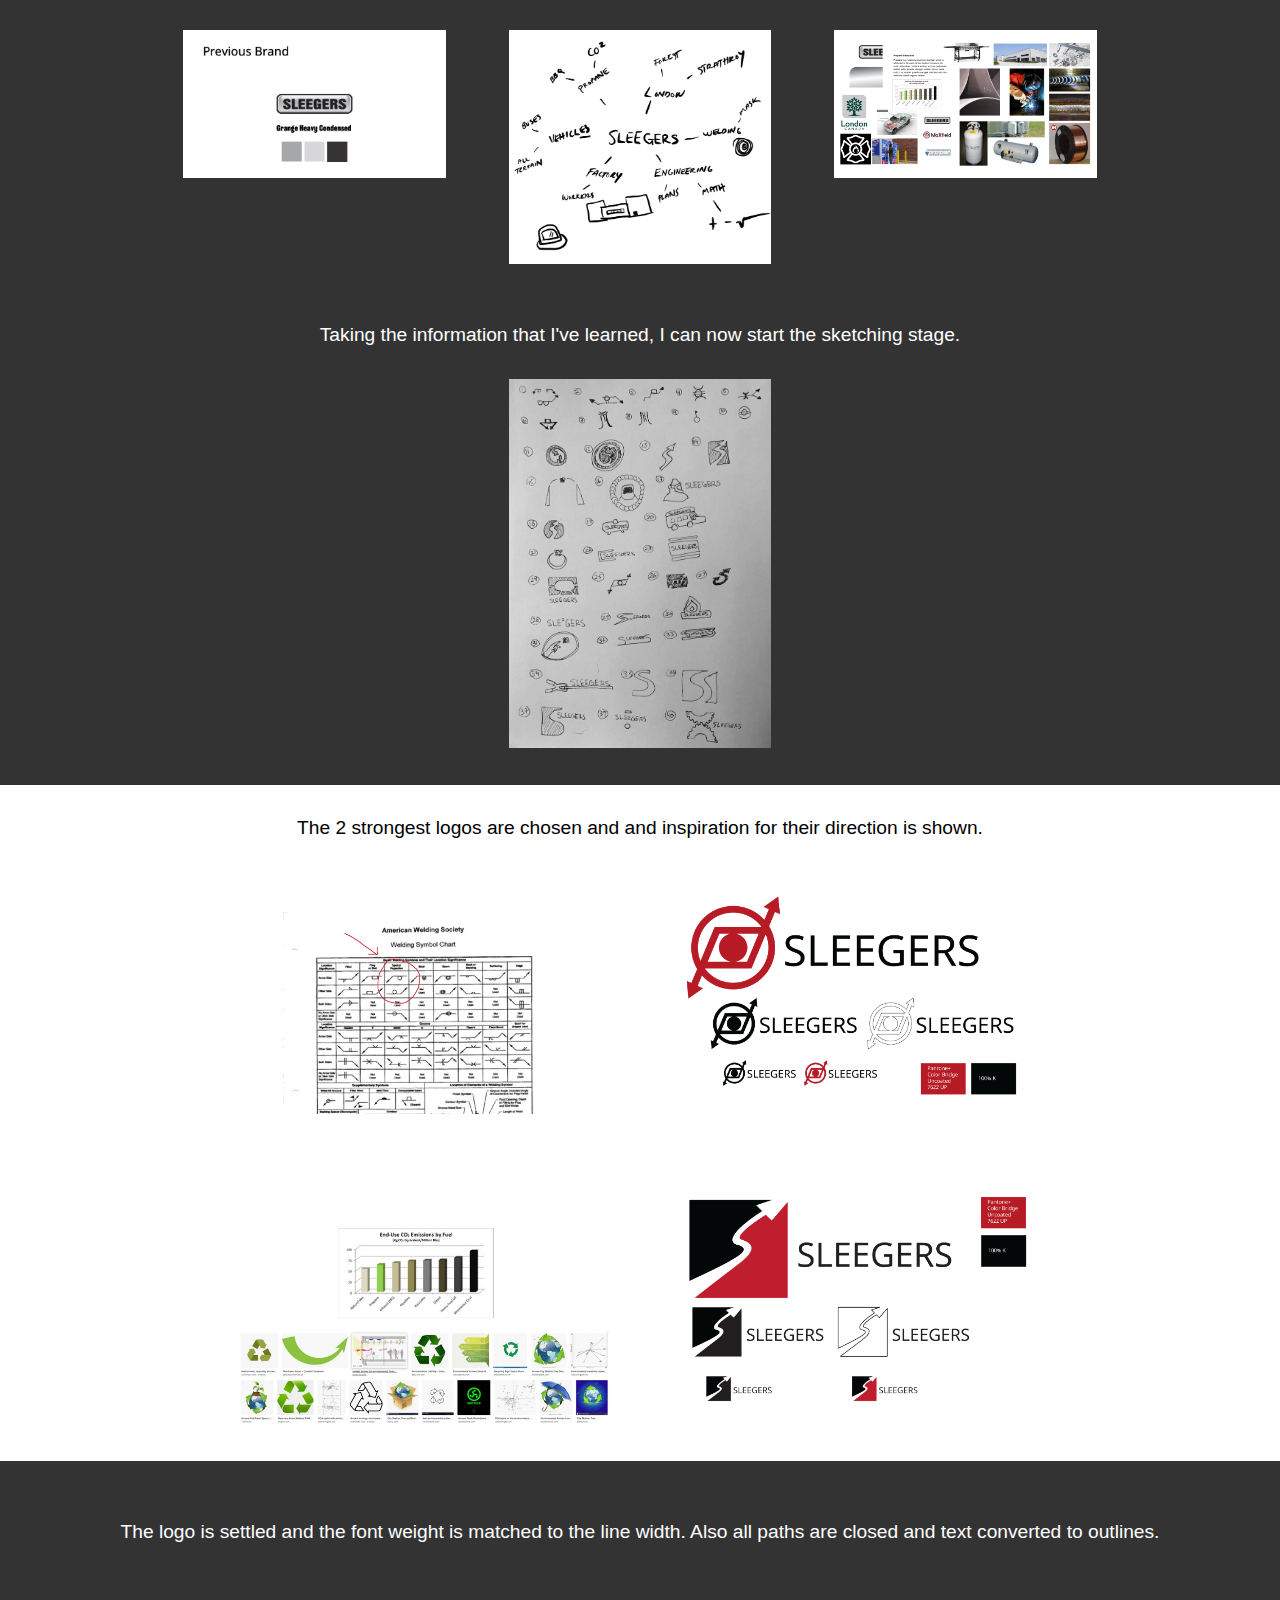
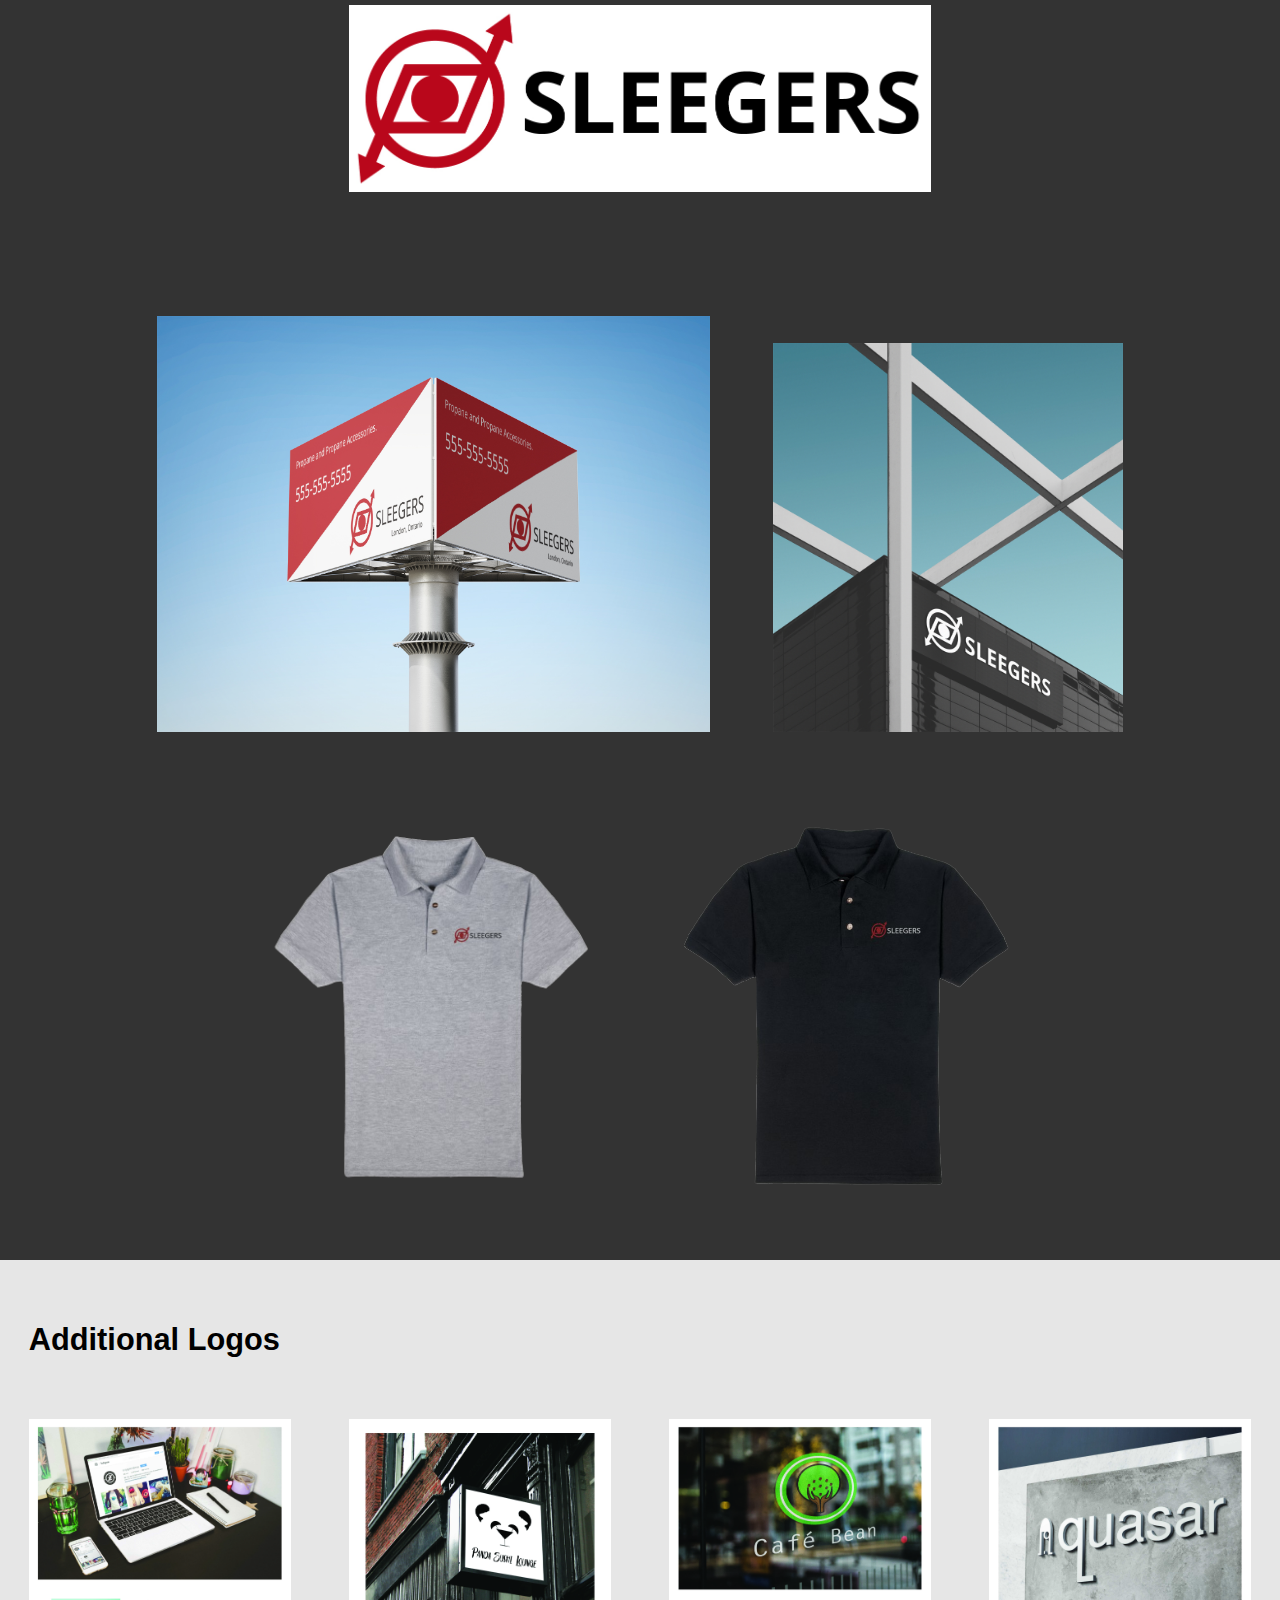
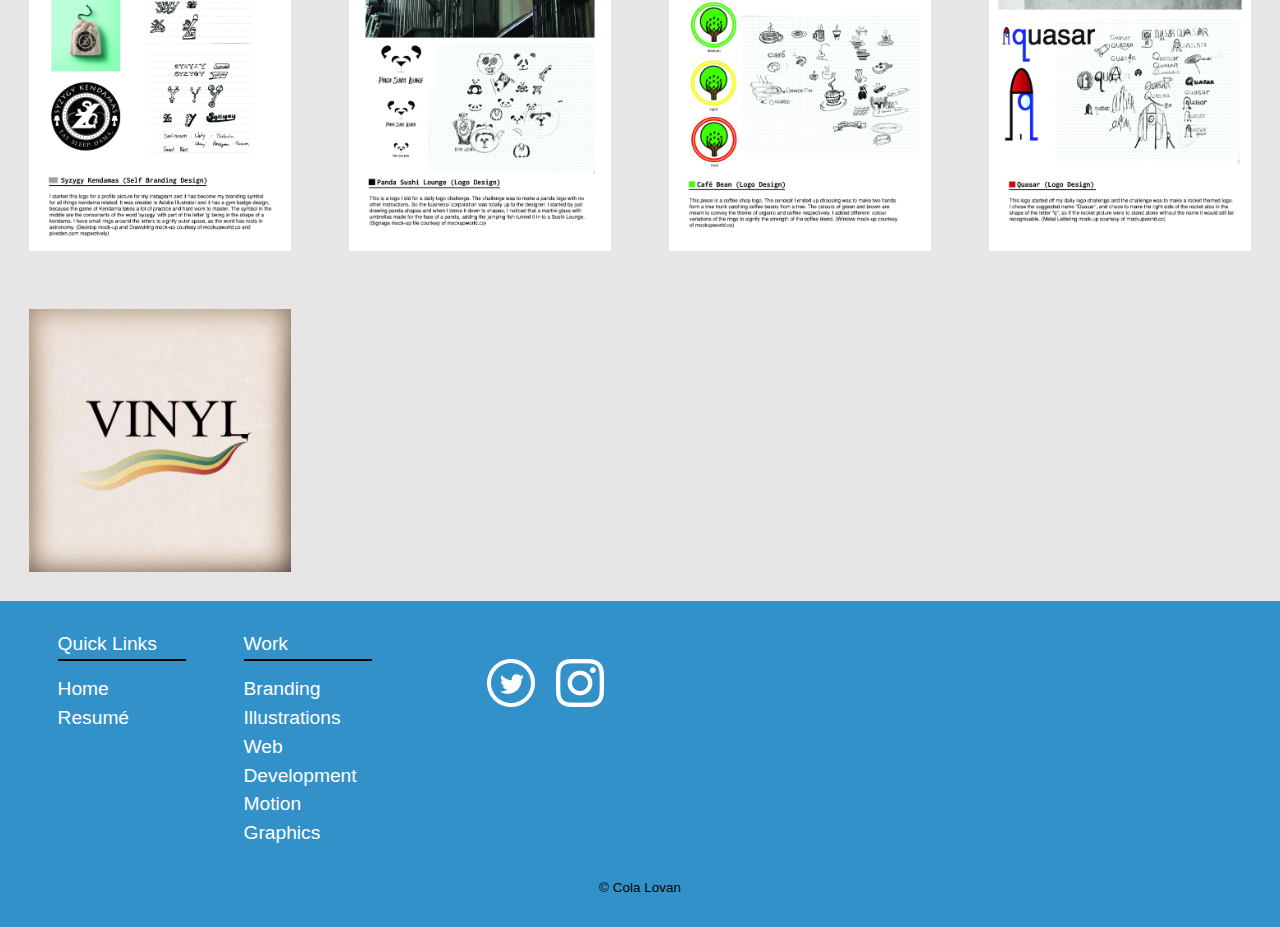
==== commit 88aba7c8: "Change the code to uppercase instead" ====
--- a/branding.html
+++ b/branding.html
@@ -54,7 +54,7 @@
 <div class="grid content-center">
 
 <div class="unit xs-1-2 m-1 center-text text-center">
-  <img class="unit xs-1 m-1-4 island" src="img/slide2.jpeg" alt="">
+  <img class="unit xs-1 m-1-4 island" src="img/Slide2.jpeg" alt="">
   <img class="unit xs-1 m-1-4 island" src="img/sleegers-mindmap.jpg" alt="">
   <img class="unit xs-1 m-1-4 island" src="img/sleegers-moodboard.png" alt="">
 </div>
@@ -67,13 +67,13 @@
 <p class="white unit xs-1 gutter pad-t push-0 center-text">The 2 strongest logos are chosen and and inspiration for their direction is shown.</p>
 
 <div class="unit xs-1-2 m-1 center-text white">
-<img class="xs-1 m-1-3 island" src="img/slide6.jpeg" alt="">
-<img class="xs-1 m-1-3 island" src="img/sleegers-01.png" alt="">
+<img class="xs-1 m-1-3 island" src="img/Slide6.jpeg" alt="">
+<img class="xs-1 m-1-3 island" src="img/Sleegers-01.png" alt="">
 </div>
 
 <div class="unit xs-1-2 m-1 center-text white">
-<img class="xs-1 m-1-3 island" src="img/slide4.jpeg" alt="">
-<img class="xs-1 m-1-3 island" src="img/sleegers-02.png" alt="">
+<img class="xs-1 m-1-3 island" src="img/Slide4.jpeg" alt="">
+<img class="xs-1 m-1-3 island" src="img/Sleegers-02.png" alt="">
 </div>
 
 
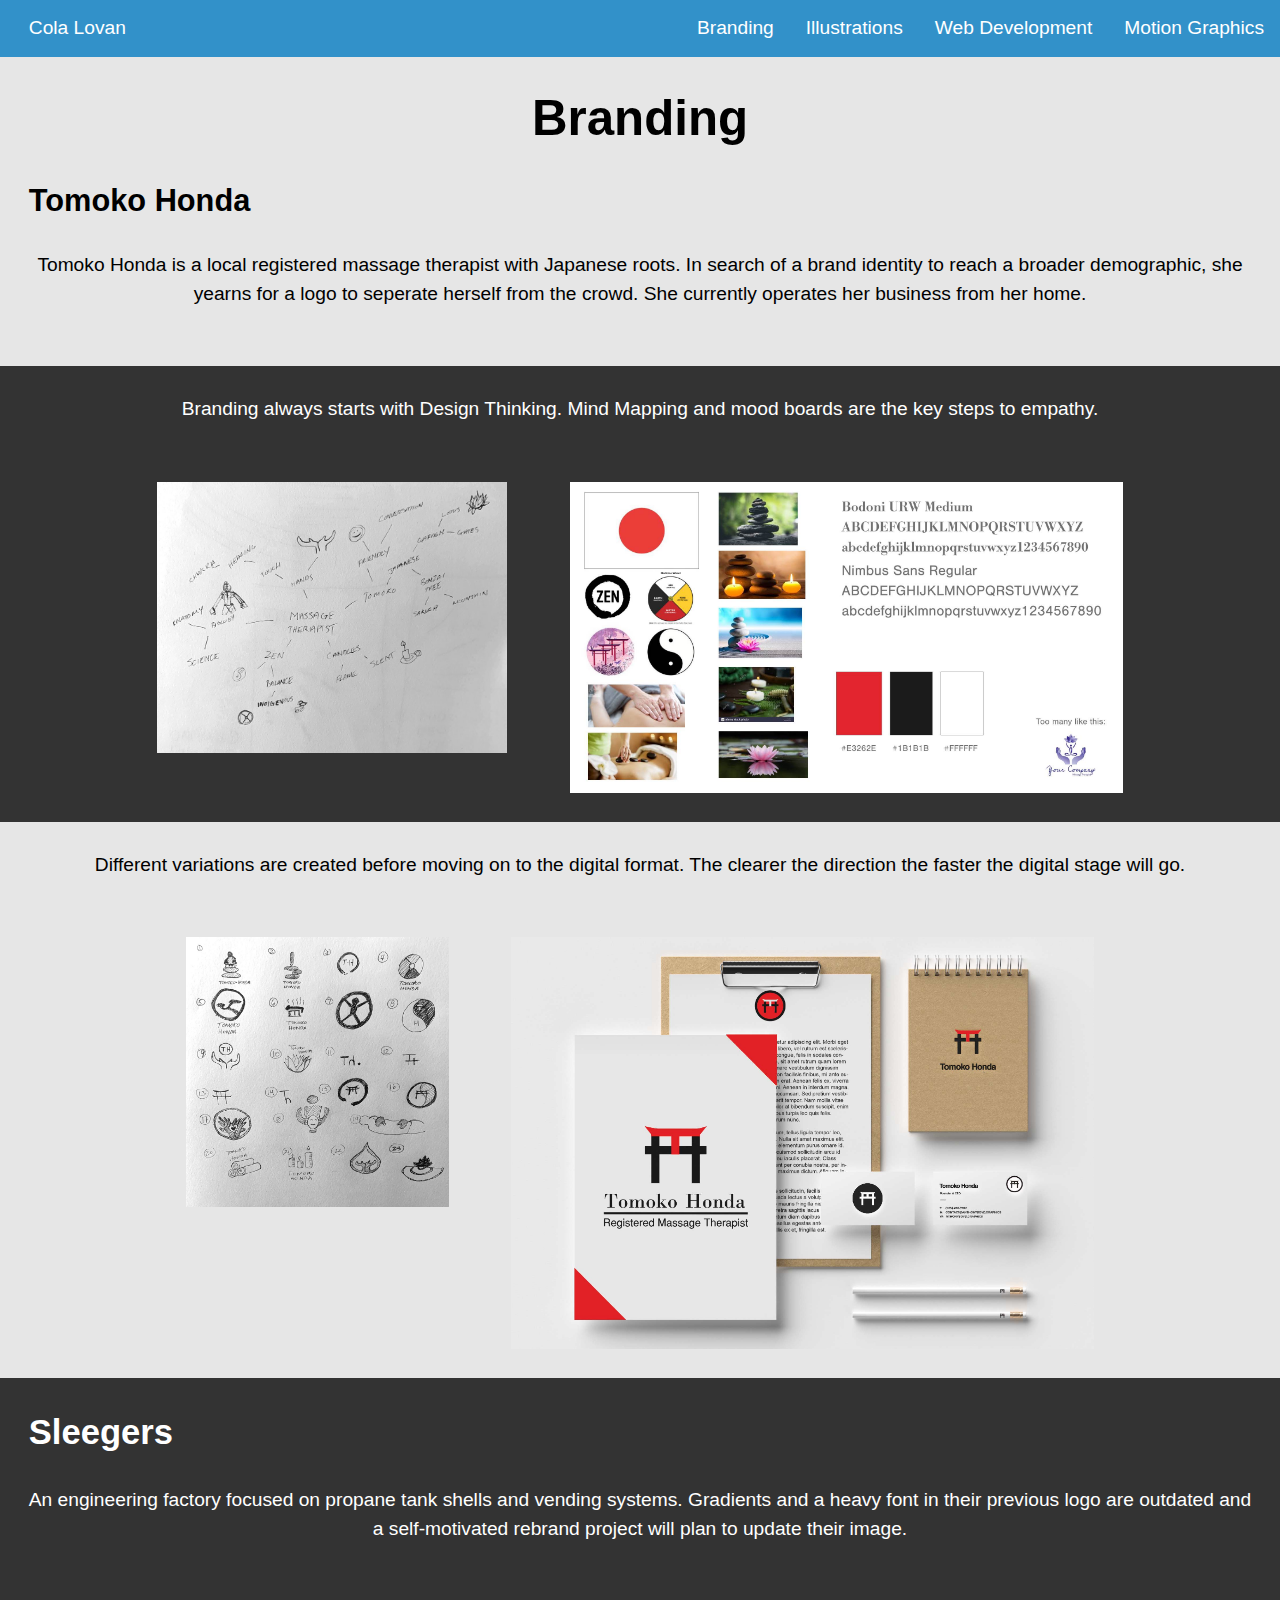
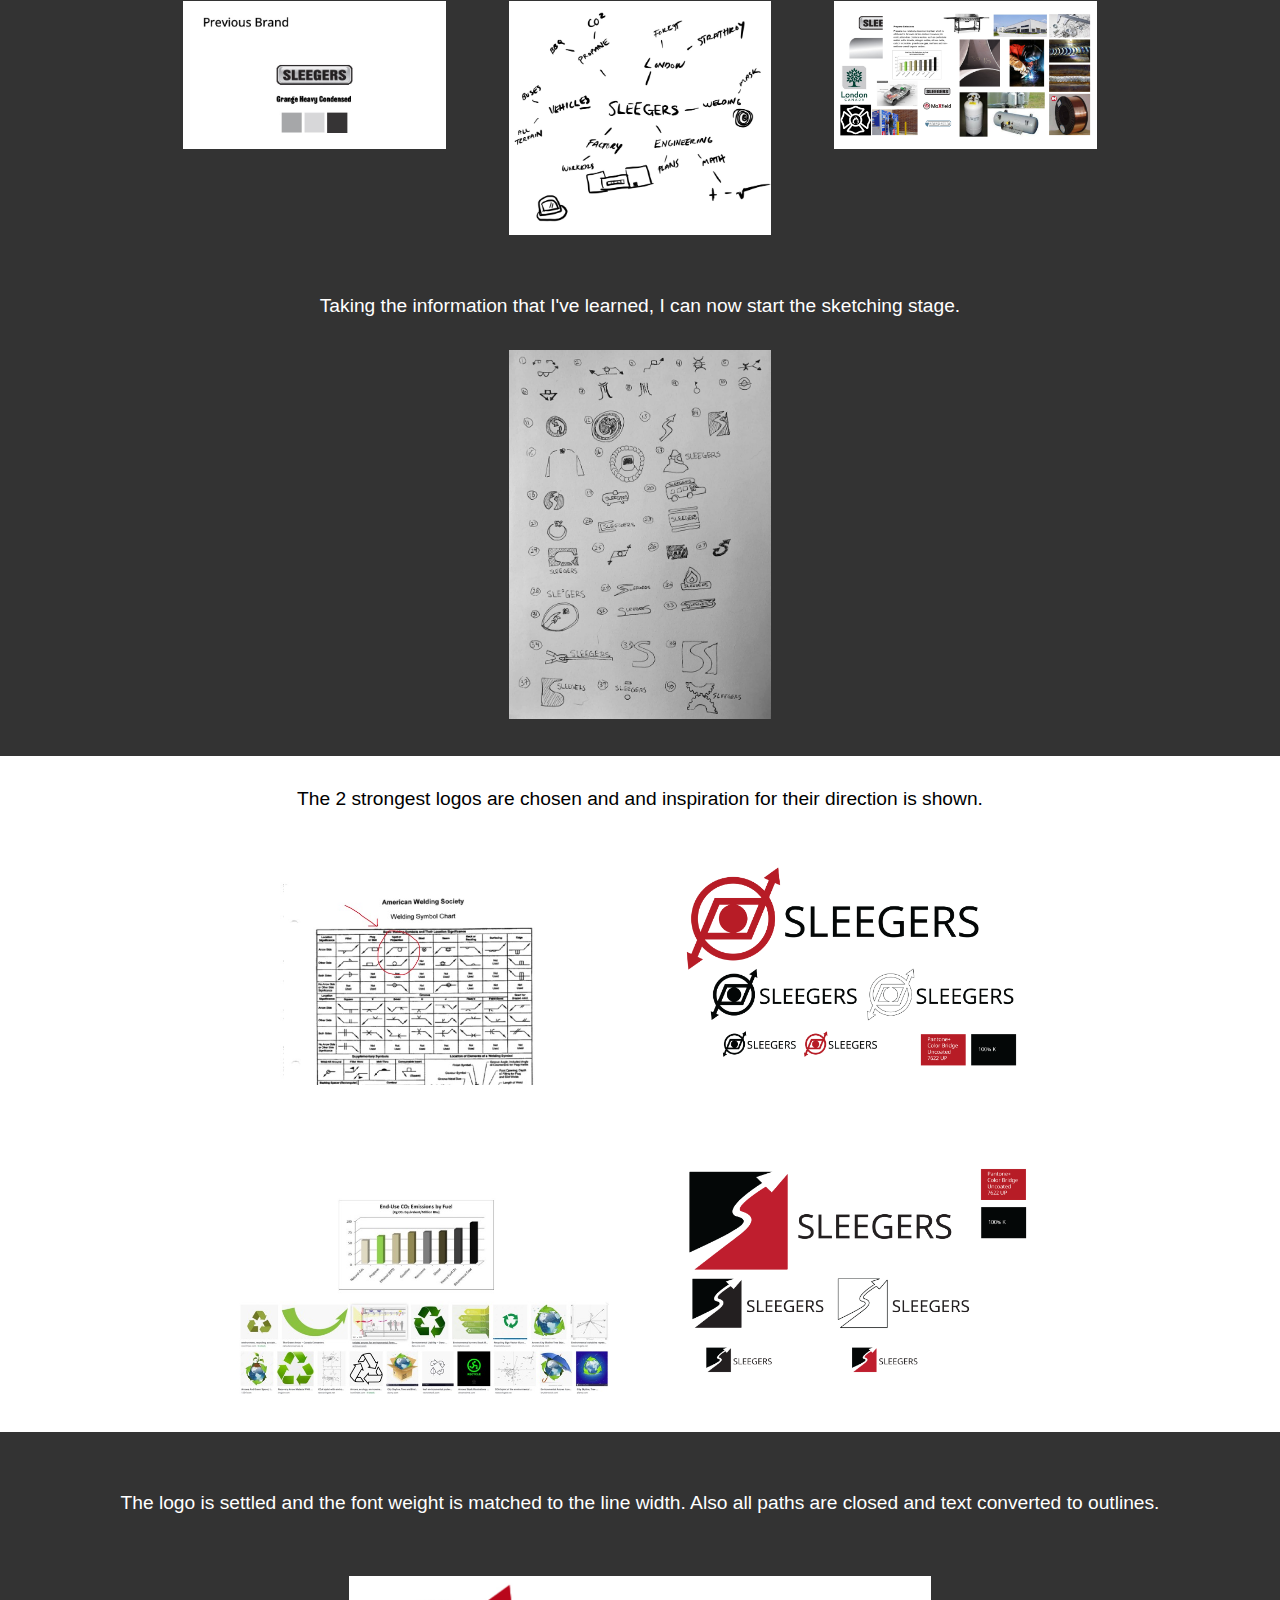
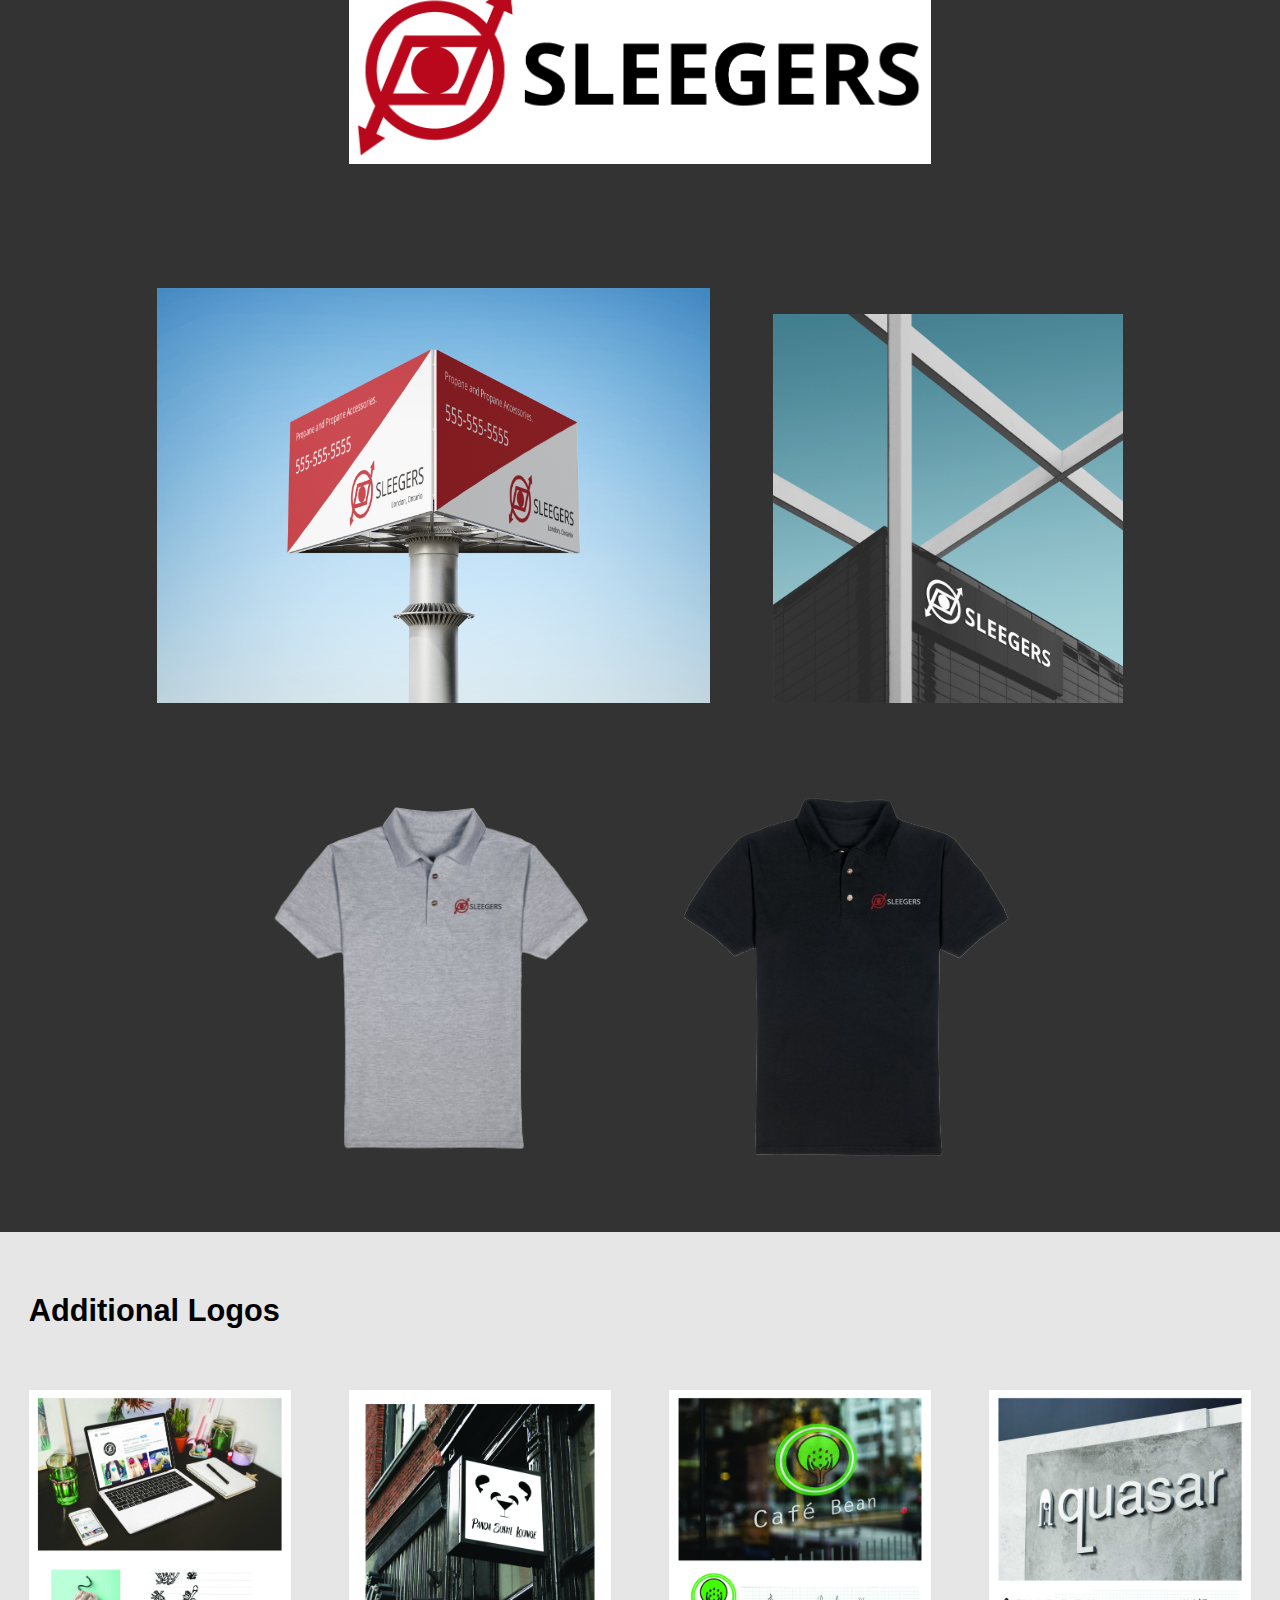
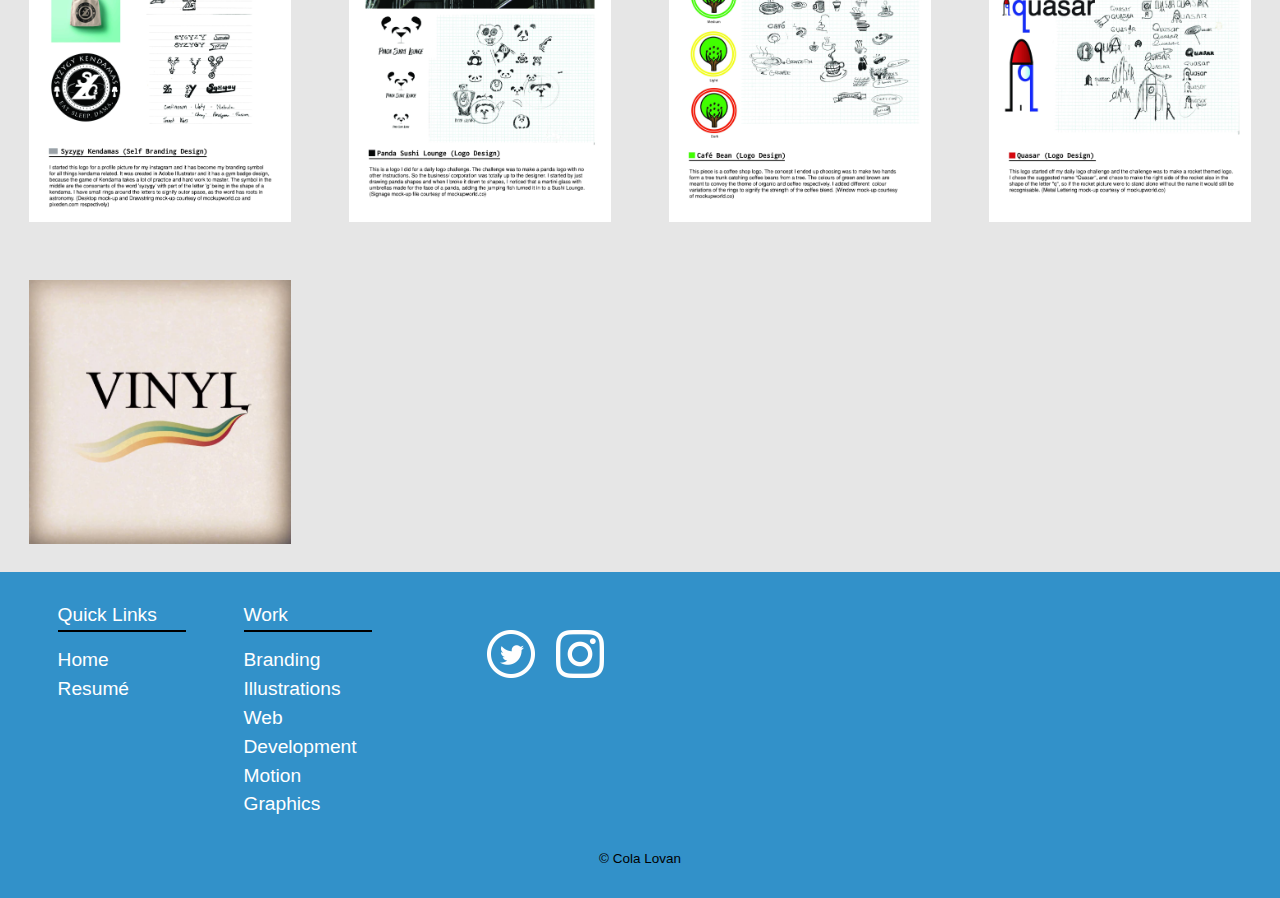
==== commit cf1ab99b: "Center all text" ====
--- a/branding.html
+++ b/branding.html
@@ -24,12 +24,12 @@
 <body>
 
 
-<div class="grid pad-t push-2 branding">
+<div class="grid pad-t push branding">
   <div class="unit xs-1 text-center">
 <h1 class="unit nina push-0 xs-1">Branding</h1>
 </div>
 <h2 class="unit gutter pad-t">Tomoko Honda</h2>
-<p class="unit xs-1 gutter">Tomoko Honda is a local massage therapist with Japanese roots. In search of a brand identity to reach a broader demographic, she currently operates from her home.</p>
+<p class="unit xs-1 text-center gutter">Tomoko Honda is a local registered massage therapist with Japanese roots. In search of a brand identity to reach a broader demographic, she yearns for a logo to seperate herself from the crowd. She currently operates her business from her home.</p>
 </div>
 <div class="m-section t1 gutter pad-t content-center text-center">
 <p class="unit xs-1">Branding always starts with Design Thinking. Mind Mapping and mood boards are the key steps to empathy.</p>
@@ -38,7 +38,7 @@
 </div>
 
 
-<p class="unit pad-t gutter">Different variations are created before moving on to the digital format. The clearer the direction the faster the digital stage will go.</p>
+<p class="unit xs-1 text-center pad-t gutter">Different variations are created before moving on to the digital format. The clearer the direction the faster the digital stage will go.</p>
 <div class="unit text-center">
 <img class="unit xs-1 m-1-4 island" src="img/tomoko-sketches.jpg" alt="">
 <img class="unit xs-1 m-1-2 island" src="img/tomoko.jpg" alt="">
@@ -49,7 +49,7 @@
 <div class="unit center-text pad-t">
 <h1 class="t1 gutter">Sleegers</h1>
 </div>
-<p class="unit t1 gutter">An engineering factory focused on propane tank shells and vending systems. Gradients and a heavy font in their previous logo are outdated and a self-motivated rebrand project will plan to update their image.</p>
+<p class="unit t1 xs-1 text-center gutter">An engineering factory focused on propane tank shells and vending systems. Gradients and a heavy font in their previous logo are outdated and a self-motivated rebrand project will plan to update their image.</p>
 
 <div class="grid content-center">
 
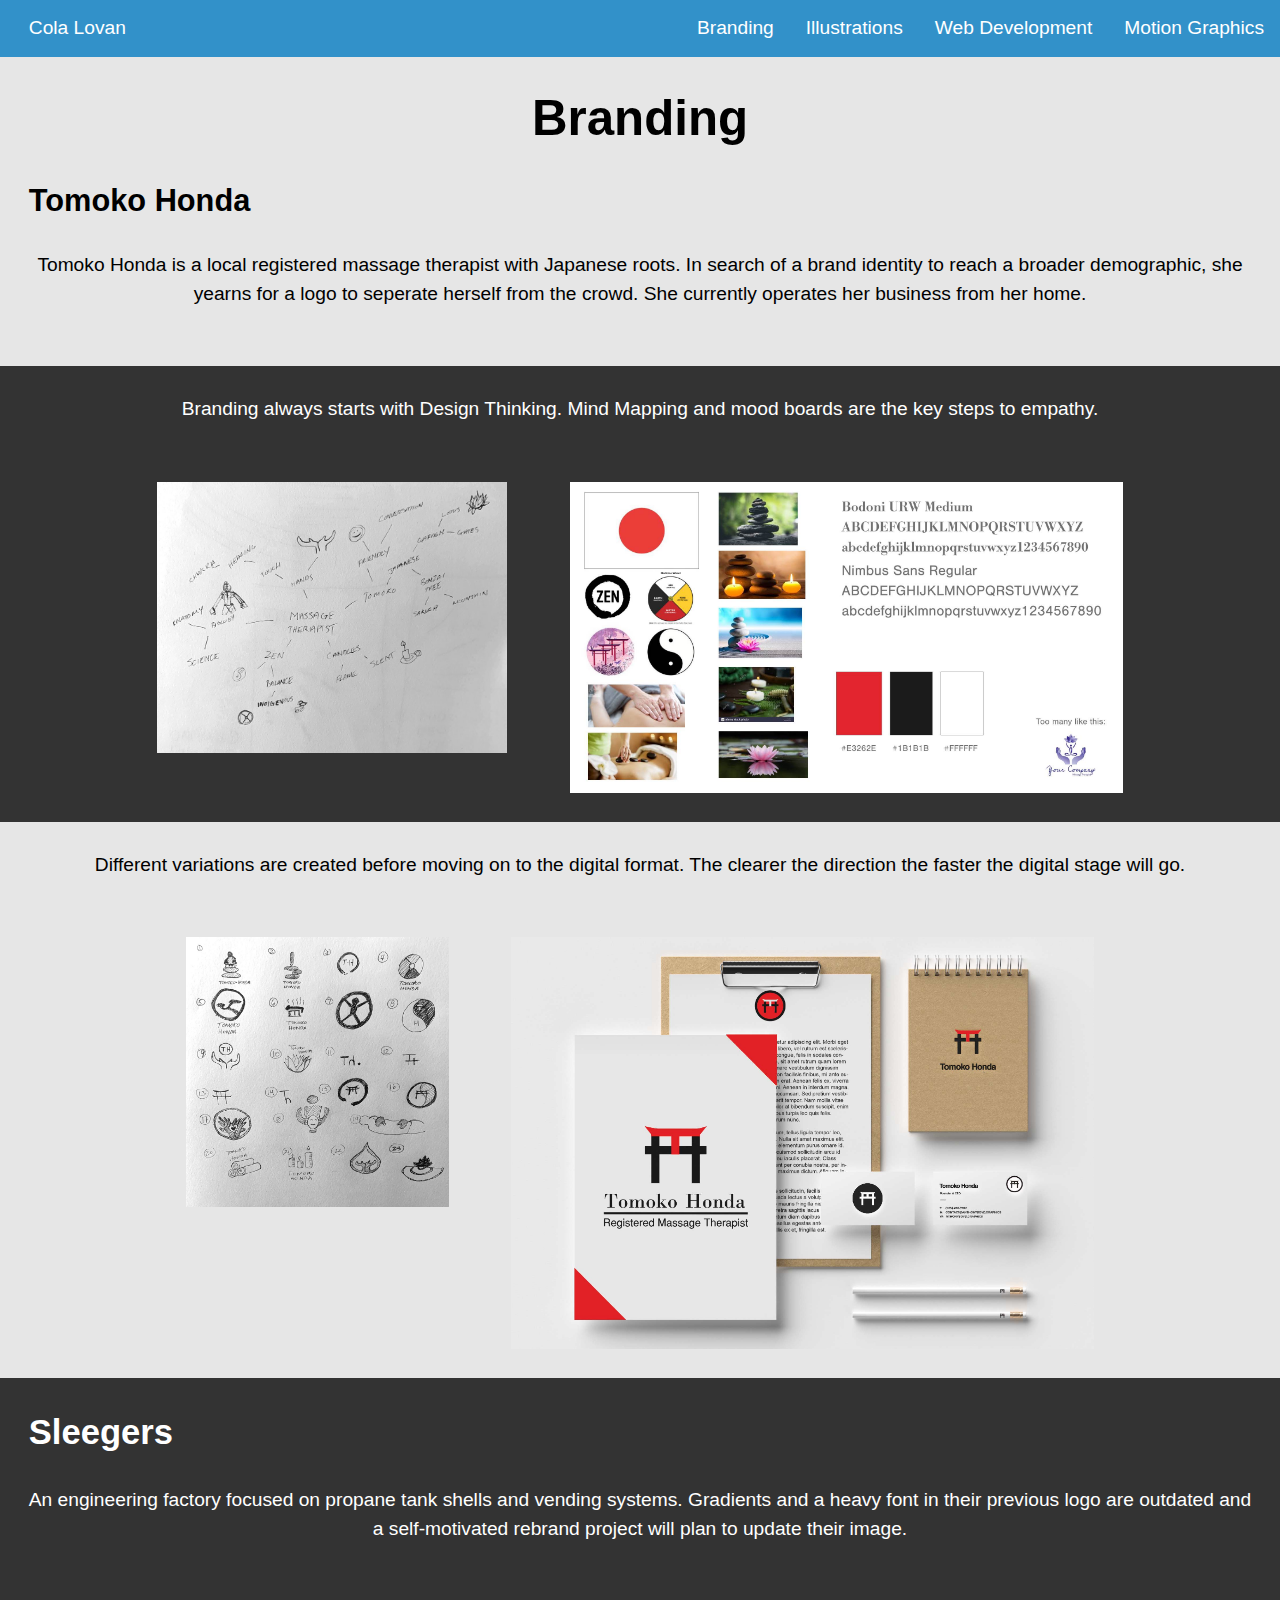
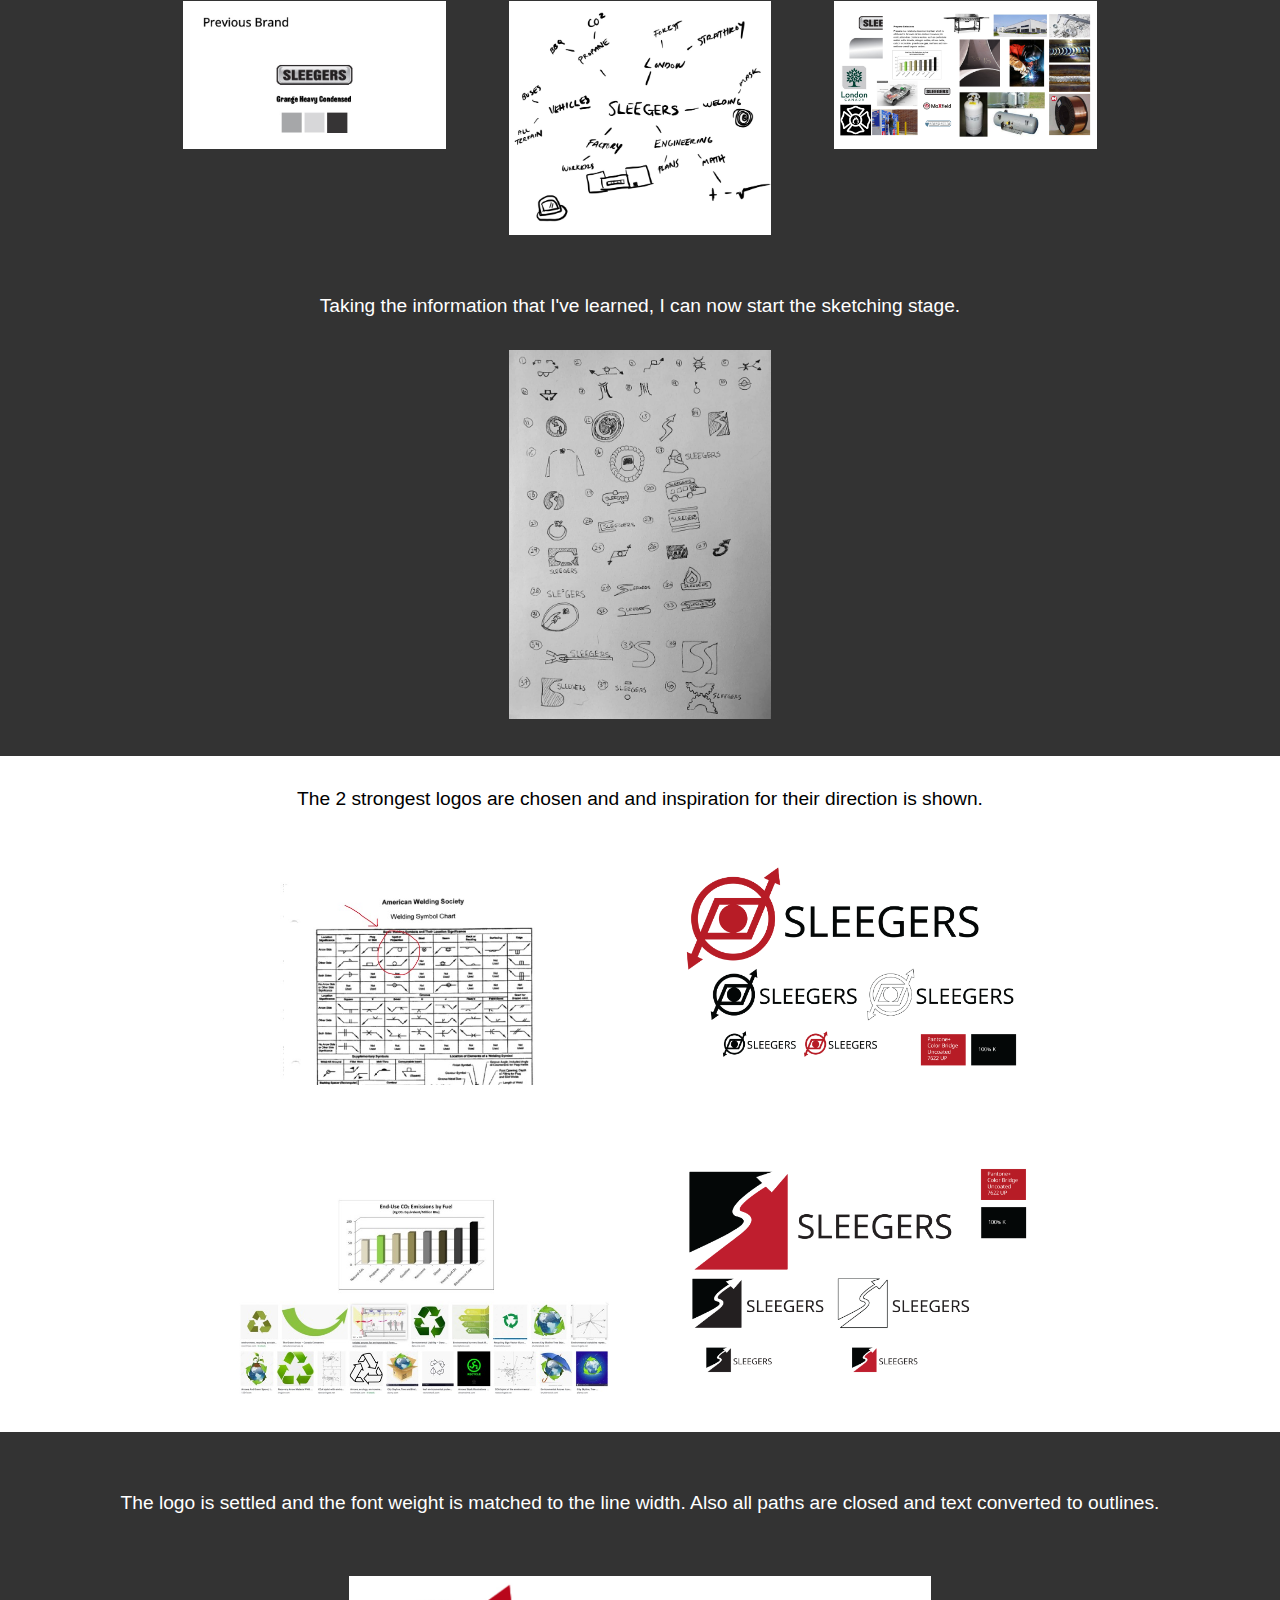
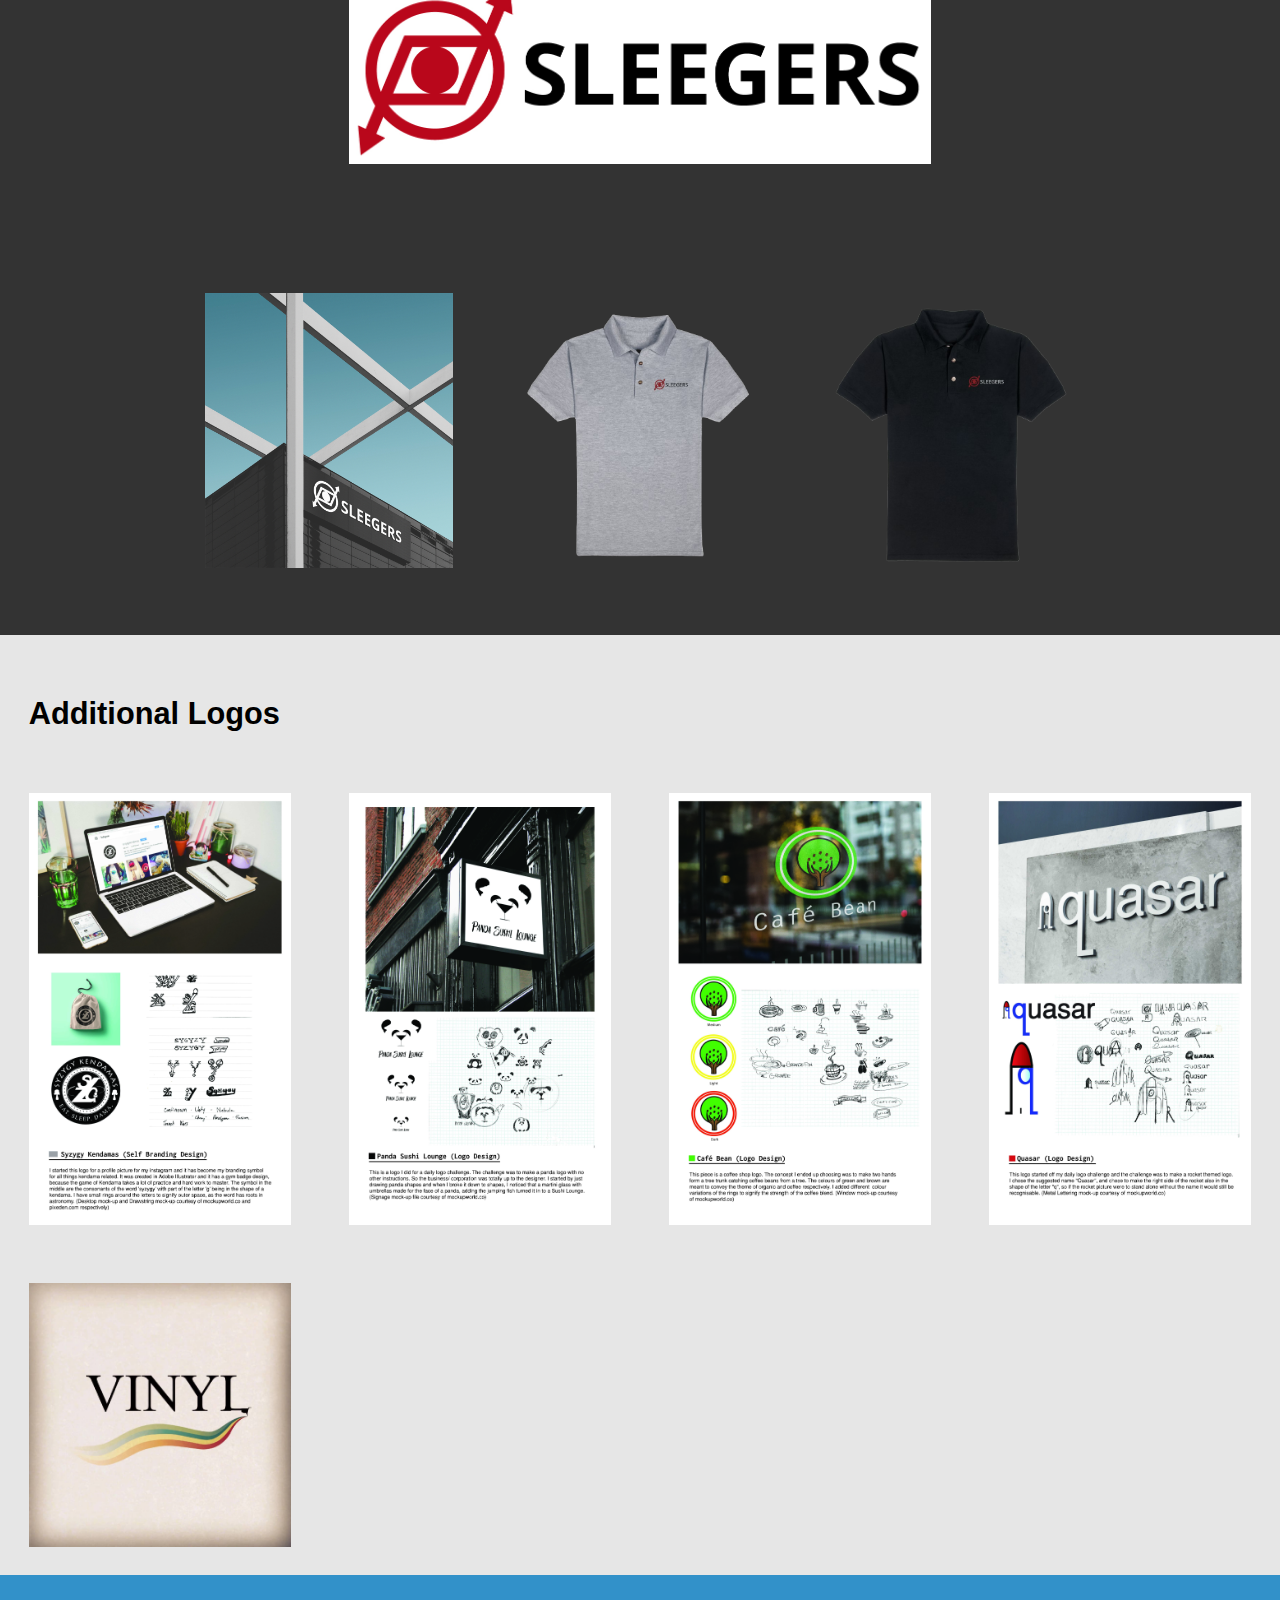
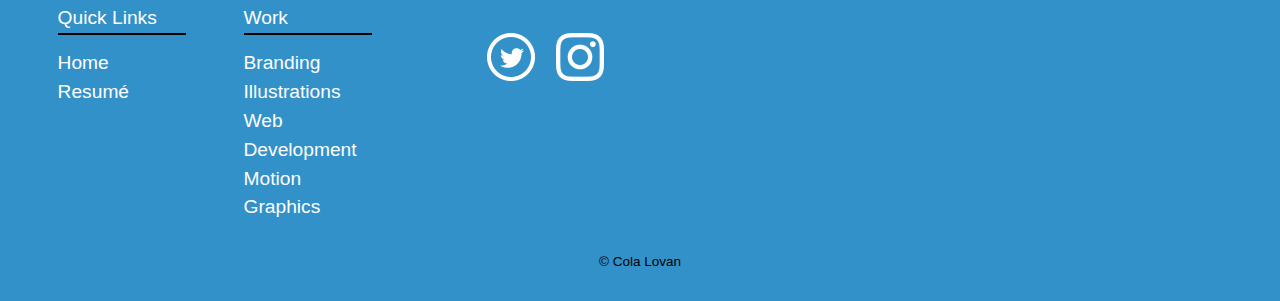
==== commit 0932a454: "Remove the billboard picture" ====
--- a/branding.html
+++ b/branding.html
@@ -85,10 +85,9 @@
 
 <div class="unit xs-1-2 m-1 center-text">
   <p class="unit xs-1 t1 center-text gutter pad-t-2">
-<img class="xs-1 m-1-2 island" src="img/billboard.jpg" alt="">
-<img class="xs-1 m-1-3 island" src="img/sleegers-mockup1.jpg" alt="">
-<img class="xs-1 m-1-3 island" src="img/tshirt.png" alt="">
-<img class="xs-1 m-1-3 island" src="img/tshirt2.png" alt="">
+<img class="xs-1 m-1-4 island" src="img/sleegers-mockup1.jpg" alt="">
+<img class="xs-1 m-1-4 island" src="img/tshirt.png" alt="">
+<img class="xs-1 m-1-4 island" src="img/tshirt2.png" alt="">
 
 
 </div>
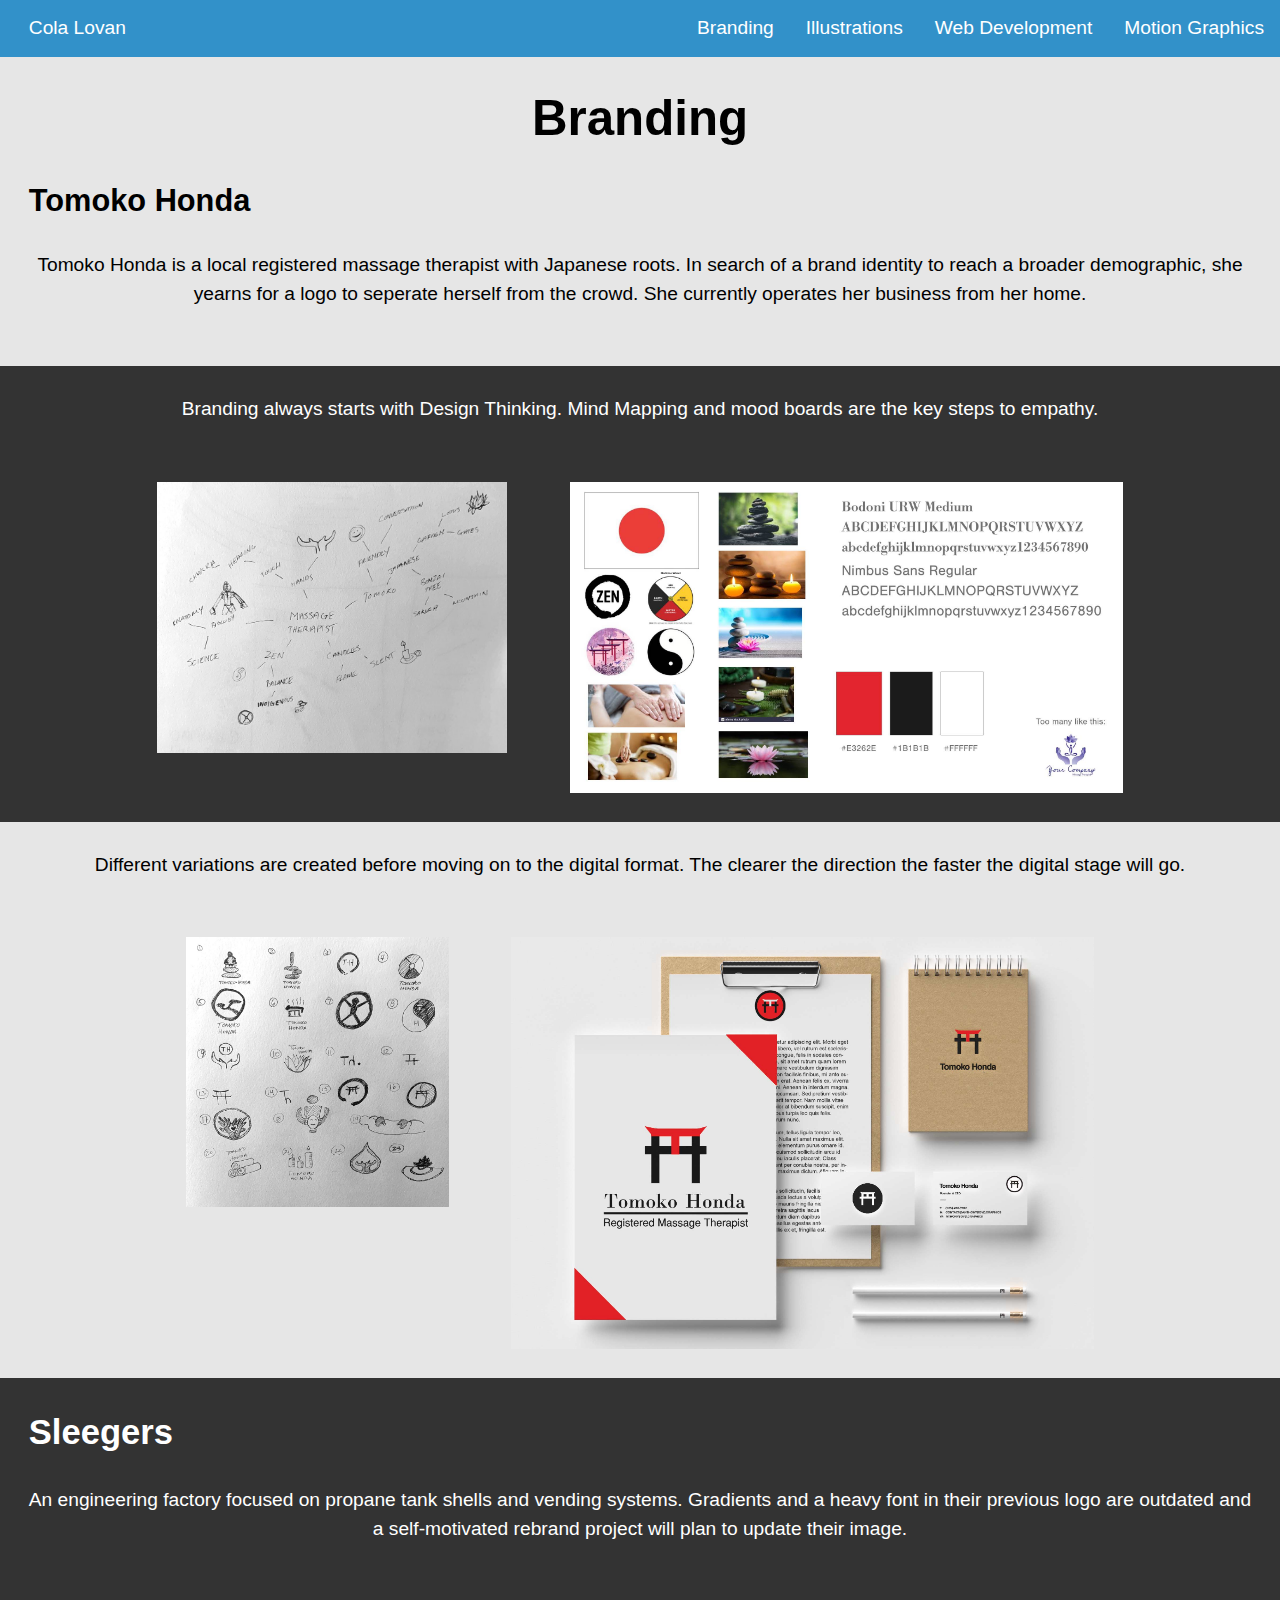
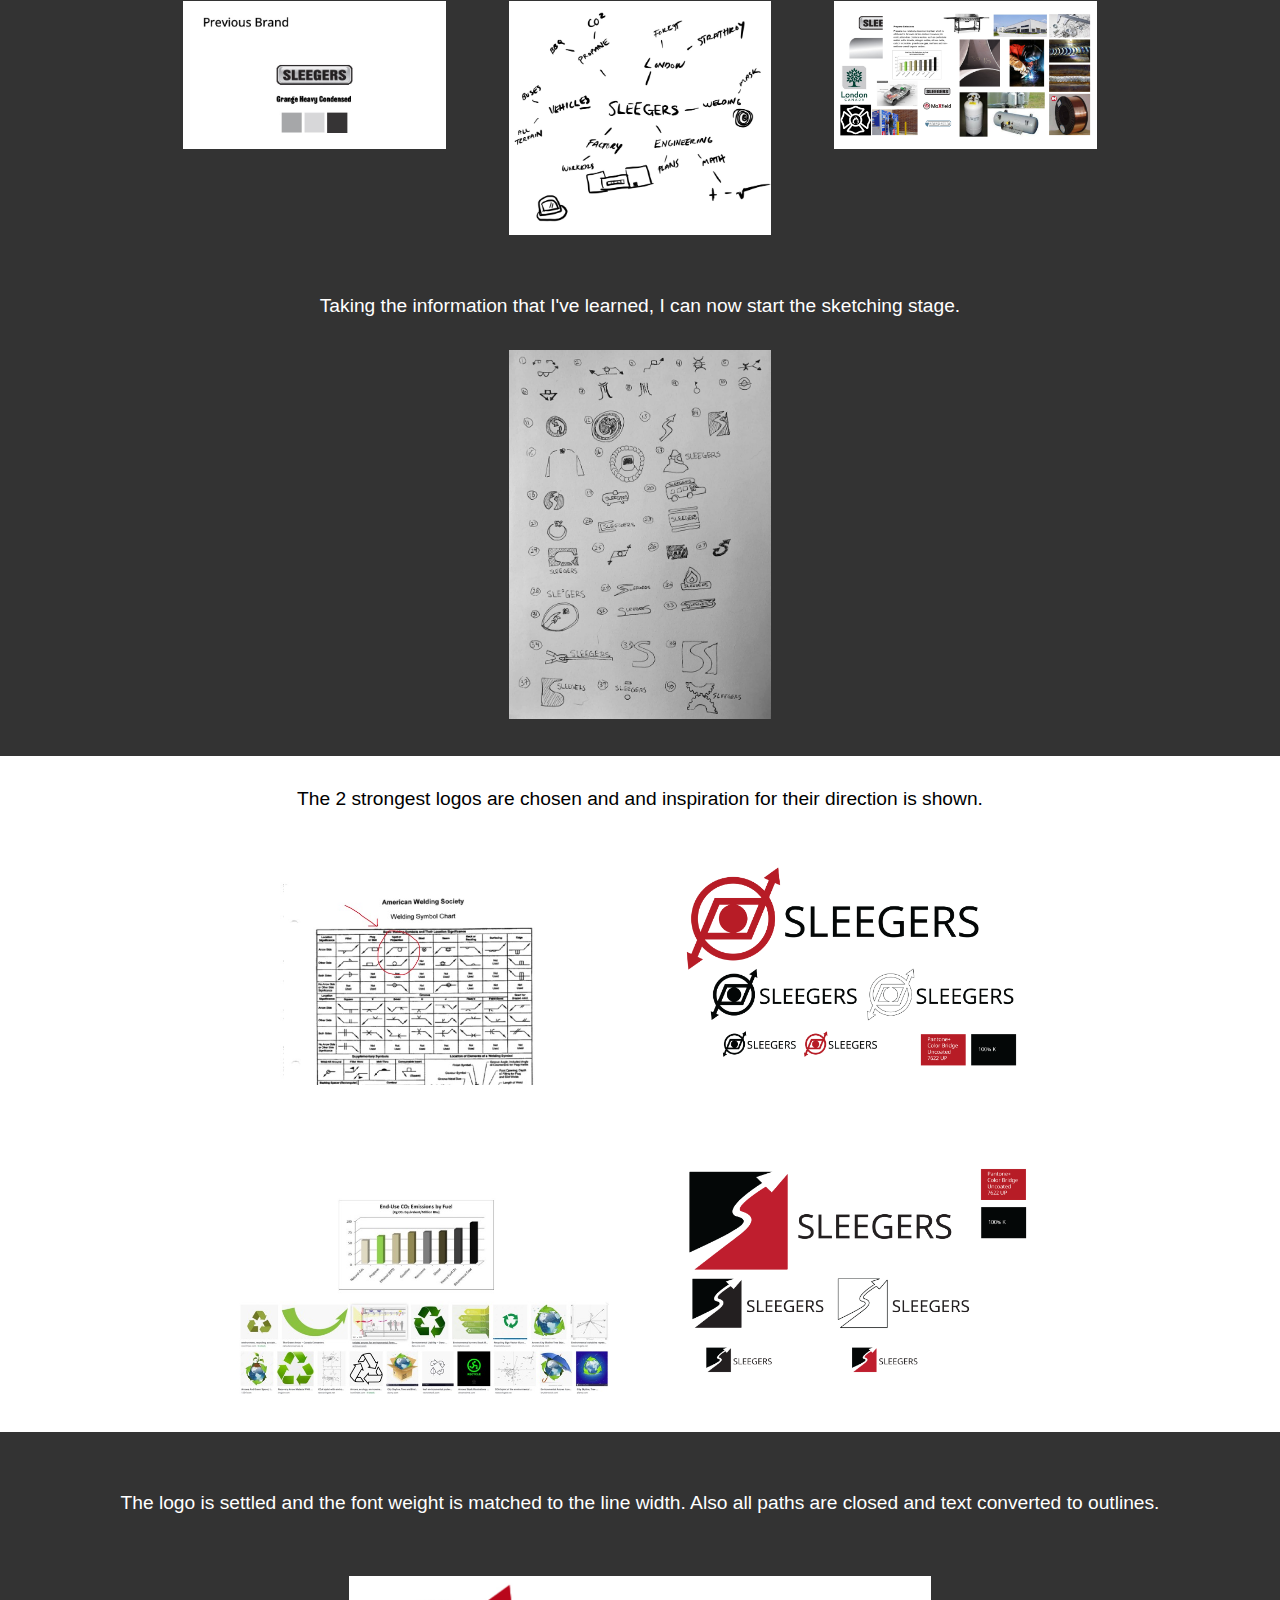
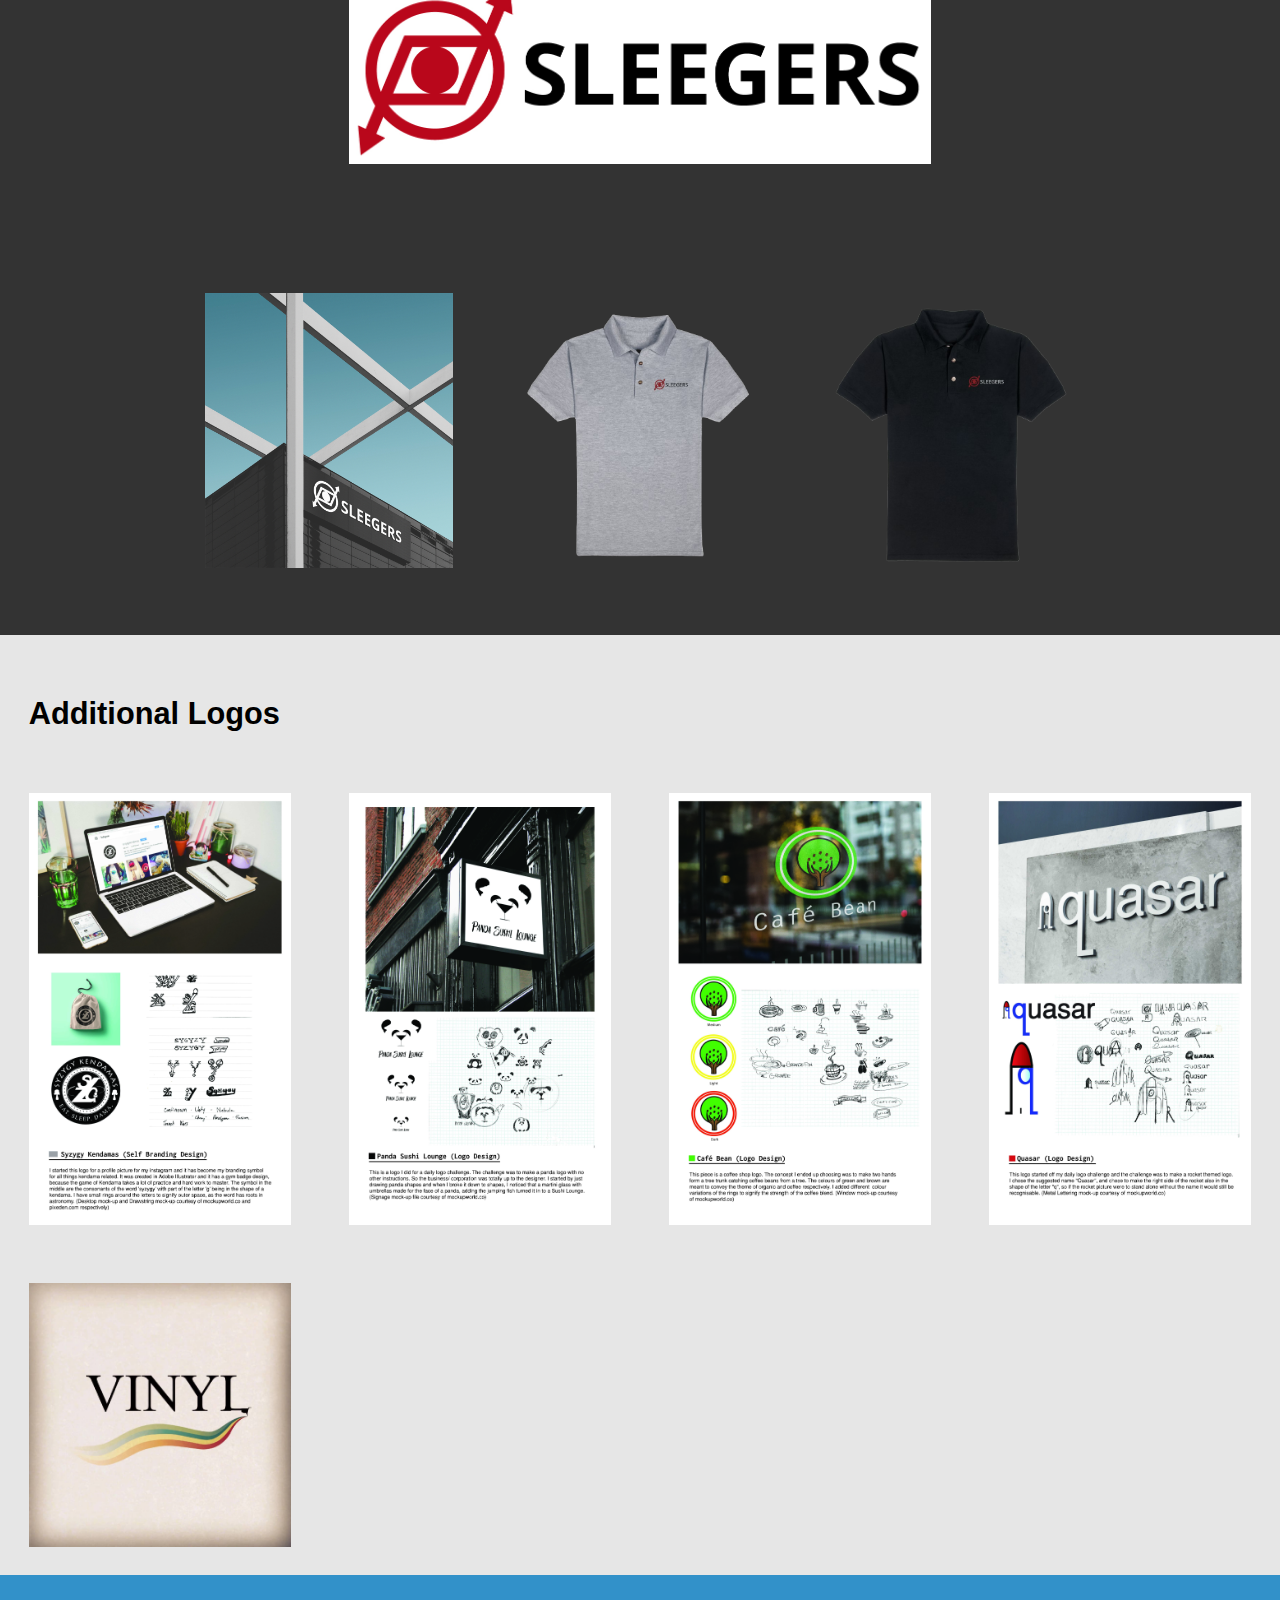
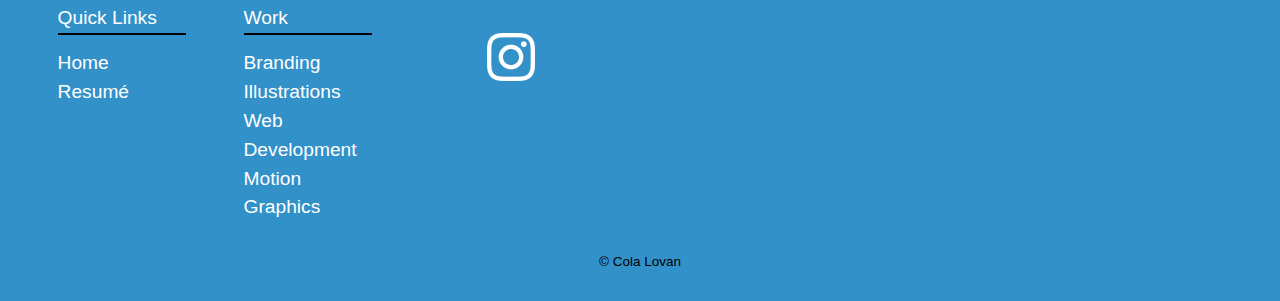
==== commit cfd9a83d: "Remove twitter from the footer" ====
--- a/branding.html
+++ b/branding.html
@@ -114,6 +114,8 @@
 </div>
 </div>
 
+
+
 <footer class="unit gutter width-full pad-t" role="footer">
 <div class="grid">
 
@@ -136,17 +138,12 @@
   <li><a href="coding.html">Web Development</a></li>
   <li><a href="motion.html">Motion Graphics</a></li>
 
-
-
 </ul>
 </div>
 </div>
 
 <div class="unit xs-1 s-1-2 m-1-3 l-1-4 gutter-2">
 
-<div class="unit xs-1 s-1-2 m-1-3 l-1-3 pad-t gutter">
-  <a href="https://www.twitter.com"><img src="img/twitter.png" alt=""></a>
-</div>
 <div class="unit xs-1 s-1-2 m-1-3 l-1-3 pad-t gutter">
   <a href="https://www.instagram.com/graphicontentment"><img src="img/instagram.png" alt=""></a>
 </div>
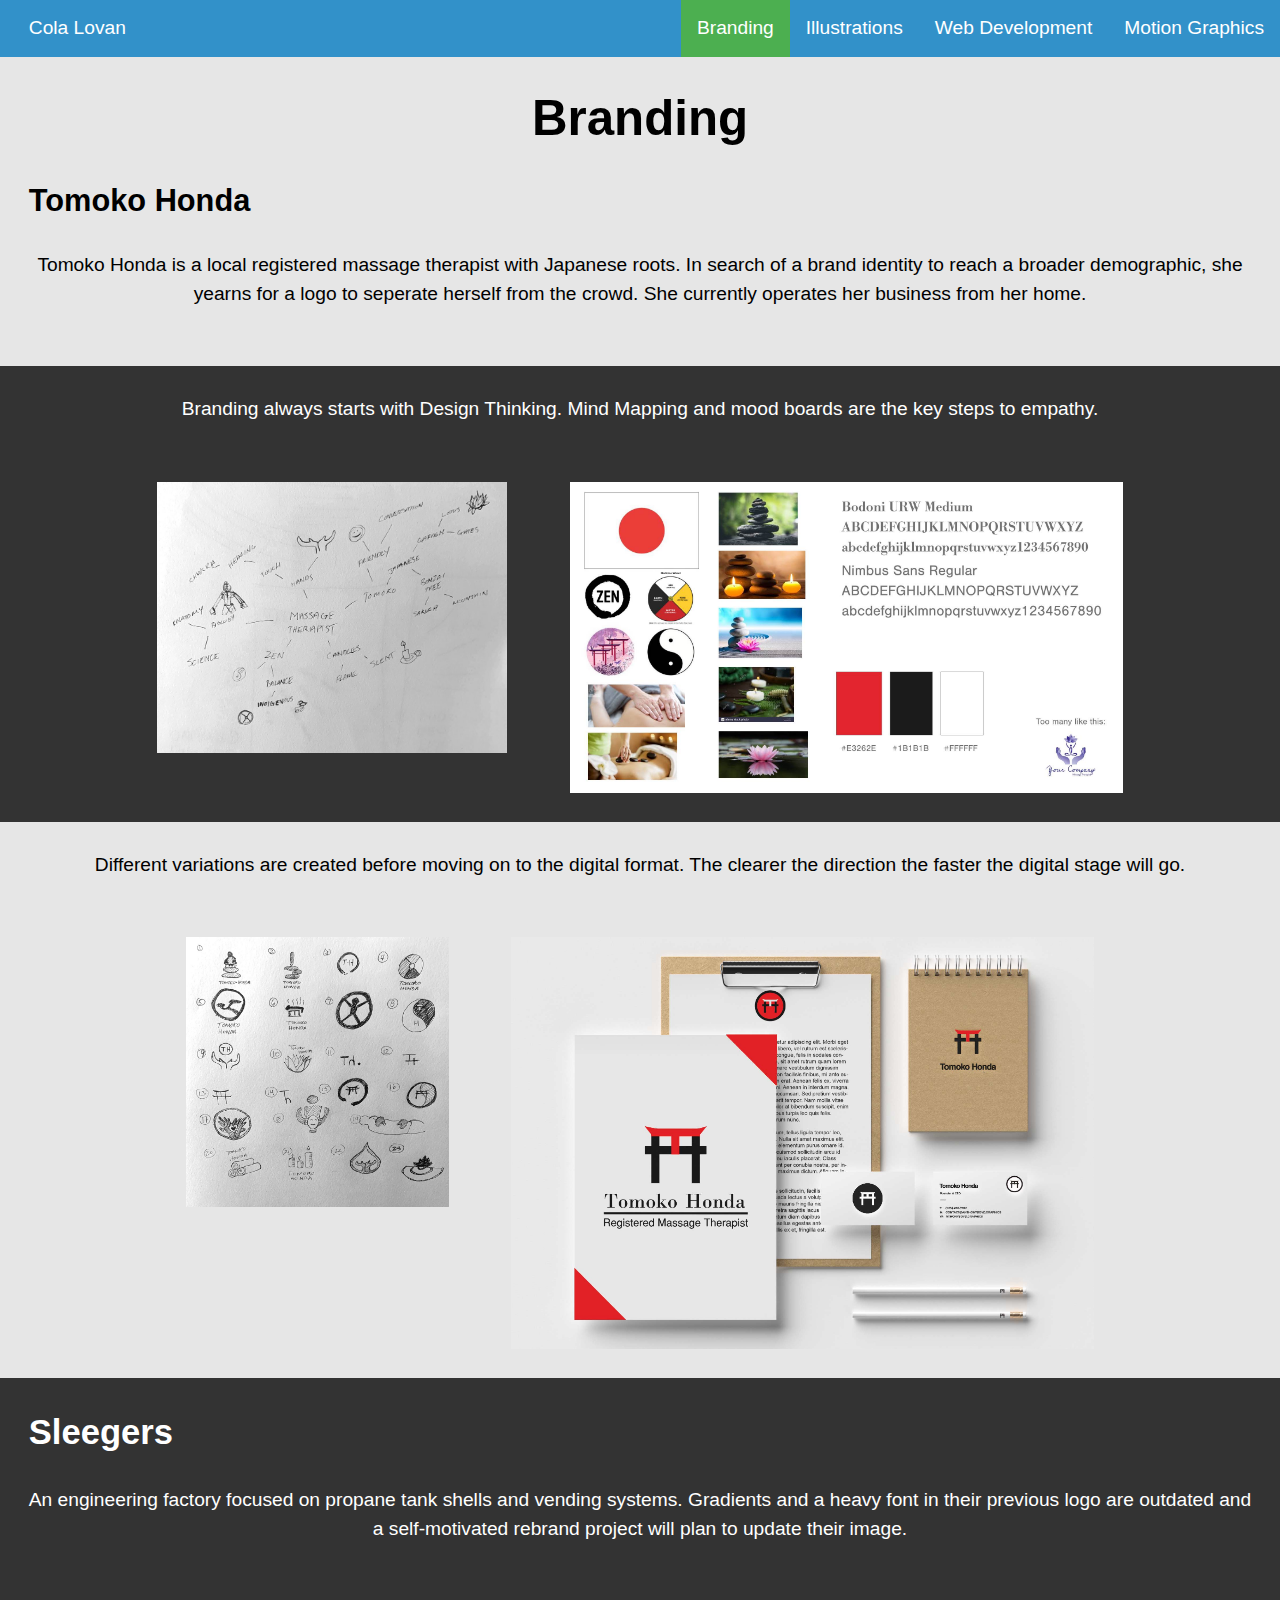
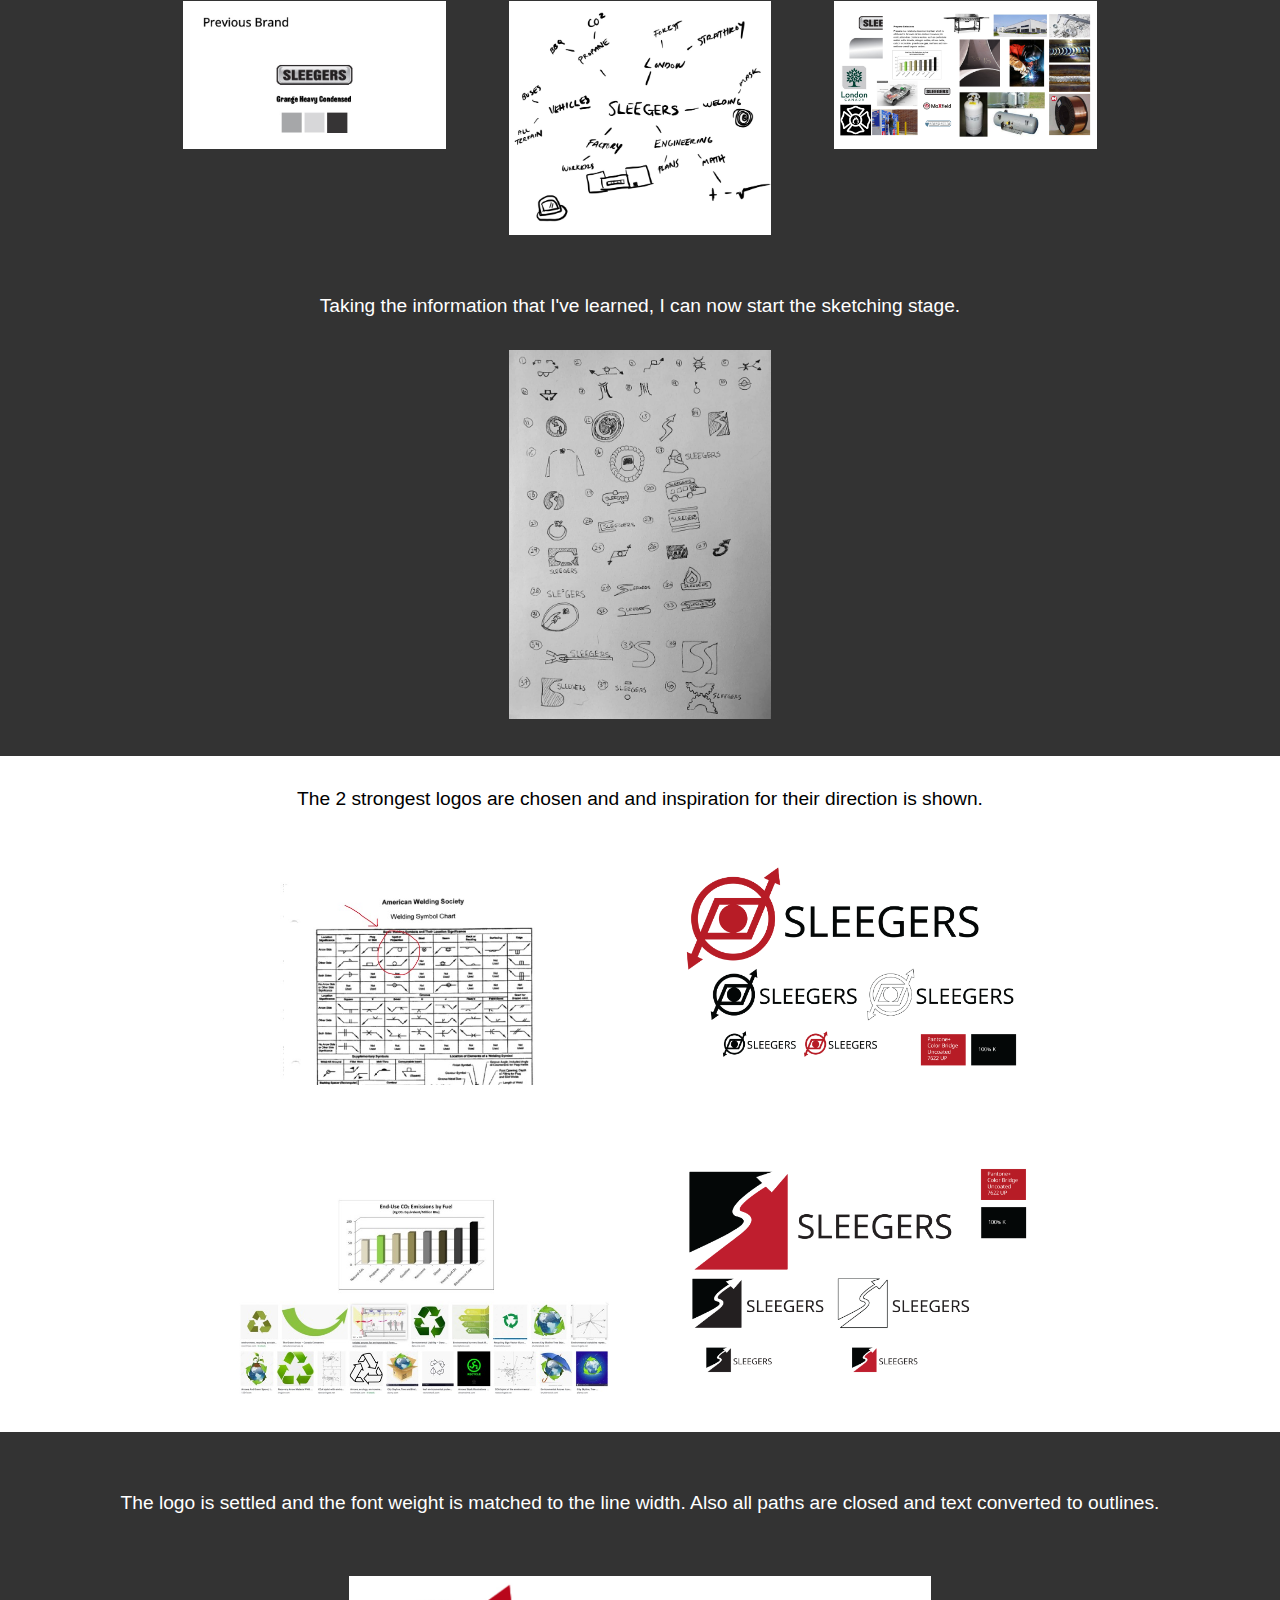
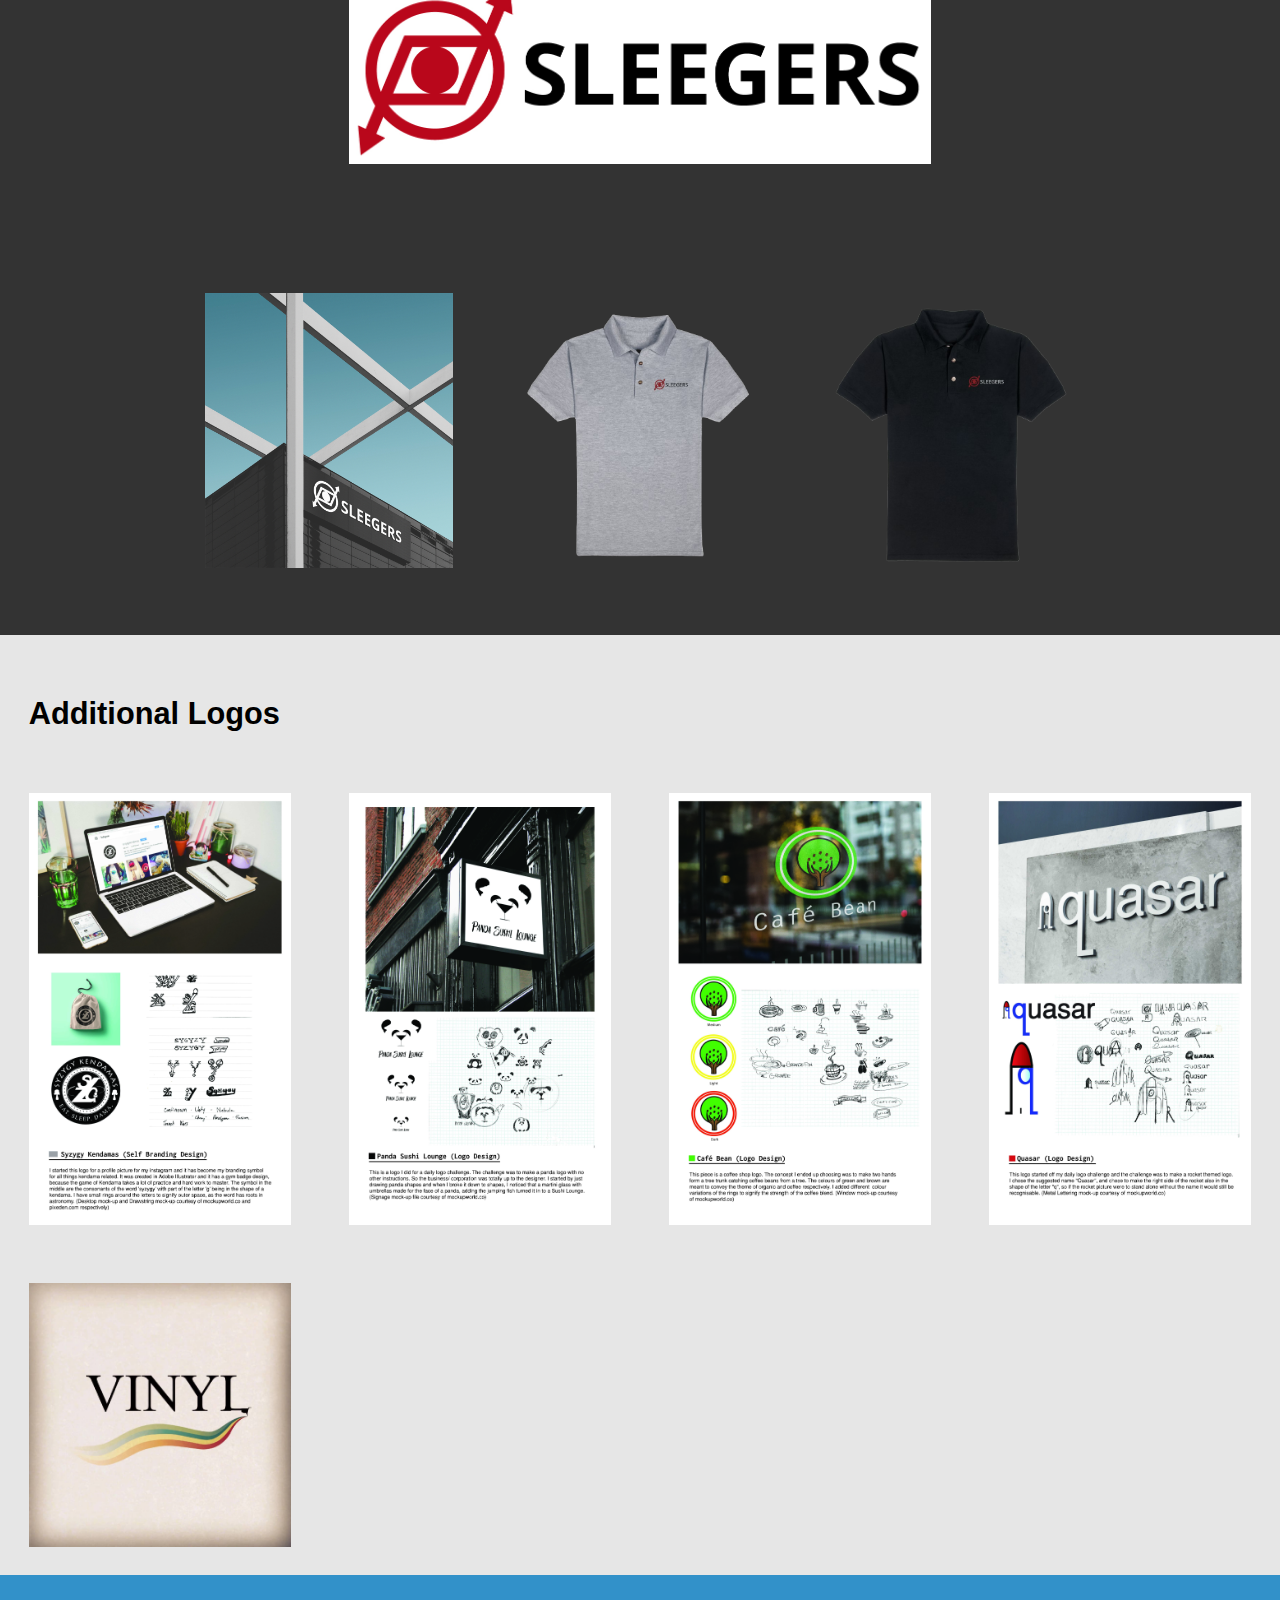
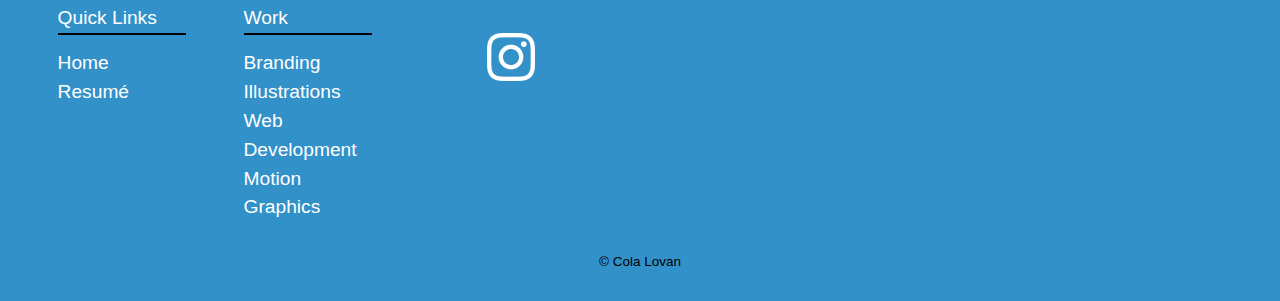
==== commit 5c5e2998: "Update the navbar" ====
--- a/branding.html
+++ b/branding.html
@@ -11,12 +11,12 @@
   <link rel="icon" href="img/favicon.ico" type="image/x-icon"/ >
 </head>
 <nav>
-  <div>
+  <div id="navbar">
 <ul class="ul1 list-group">
 <li class="li1 navstate"><a href="motion.html">Motion Graphics</a></li>
 <li class="li1 navstate"><a href="coding.html">Web Development</a></li>
 <li class="li1 navstate"><a href="illustrations.html">Illustrations</a></li>
-<li class="li1 navstate"><a href="branding.html">Branding</a></li>
+<li class="li1 navstate"><a class="active" href="branding.html">Branding</a></li>
 <p class="t1 gutter pad-t-1-2 push-0"><a href="index.html">Cola Lovan</a></p>
 </ul>
 </div>
--- a/css/main.css
+++ b/css/main.css
@@ -109,3 +109,46 @@
   text-decoration: none;
   color: #fff;
 }
+
+/* The sticky class is added to the navbar with JS when it reaches its scroll position */
+.sticky {
+  position: fixed;
+  top: 0;
+  width: 100%;
+}
+
+/* Add some top padding to the page content to prevent sudden quick movement (as the navigation bar gets a new position at the top of the page (position:fixed and top:0) */
+.sticky + .content {
+  padding-top: 60px;
+}
+
+/* Style the navbar */
+.navbar {
+  overflow: hidden;
+  background-color: #333;
+}
+
+/* Navbar links */
+.navbar li a {
+  float: left;
+  display: block;
+  color: #f2f2f2;
+  text-align: center;
+  padding: 14px;
+  text-decoration: none;
+}
+
+#navbar a:hover {
+  background-color: #ddd;
+  color: black;
+}
+
+#navbar a.active {
+  background-color: #4CAF50;
+  color: white;
+}
+
+/* Page content */
+.content {
+  padding: 16px;
+}
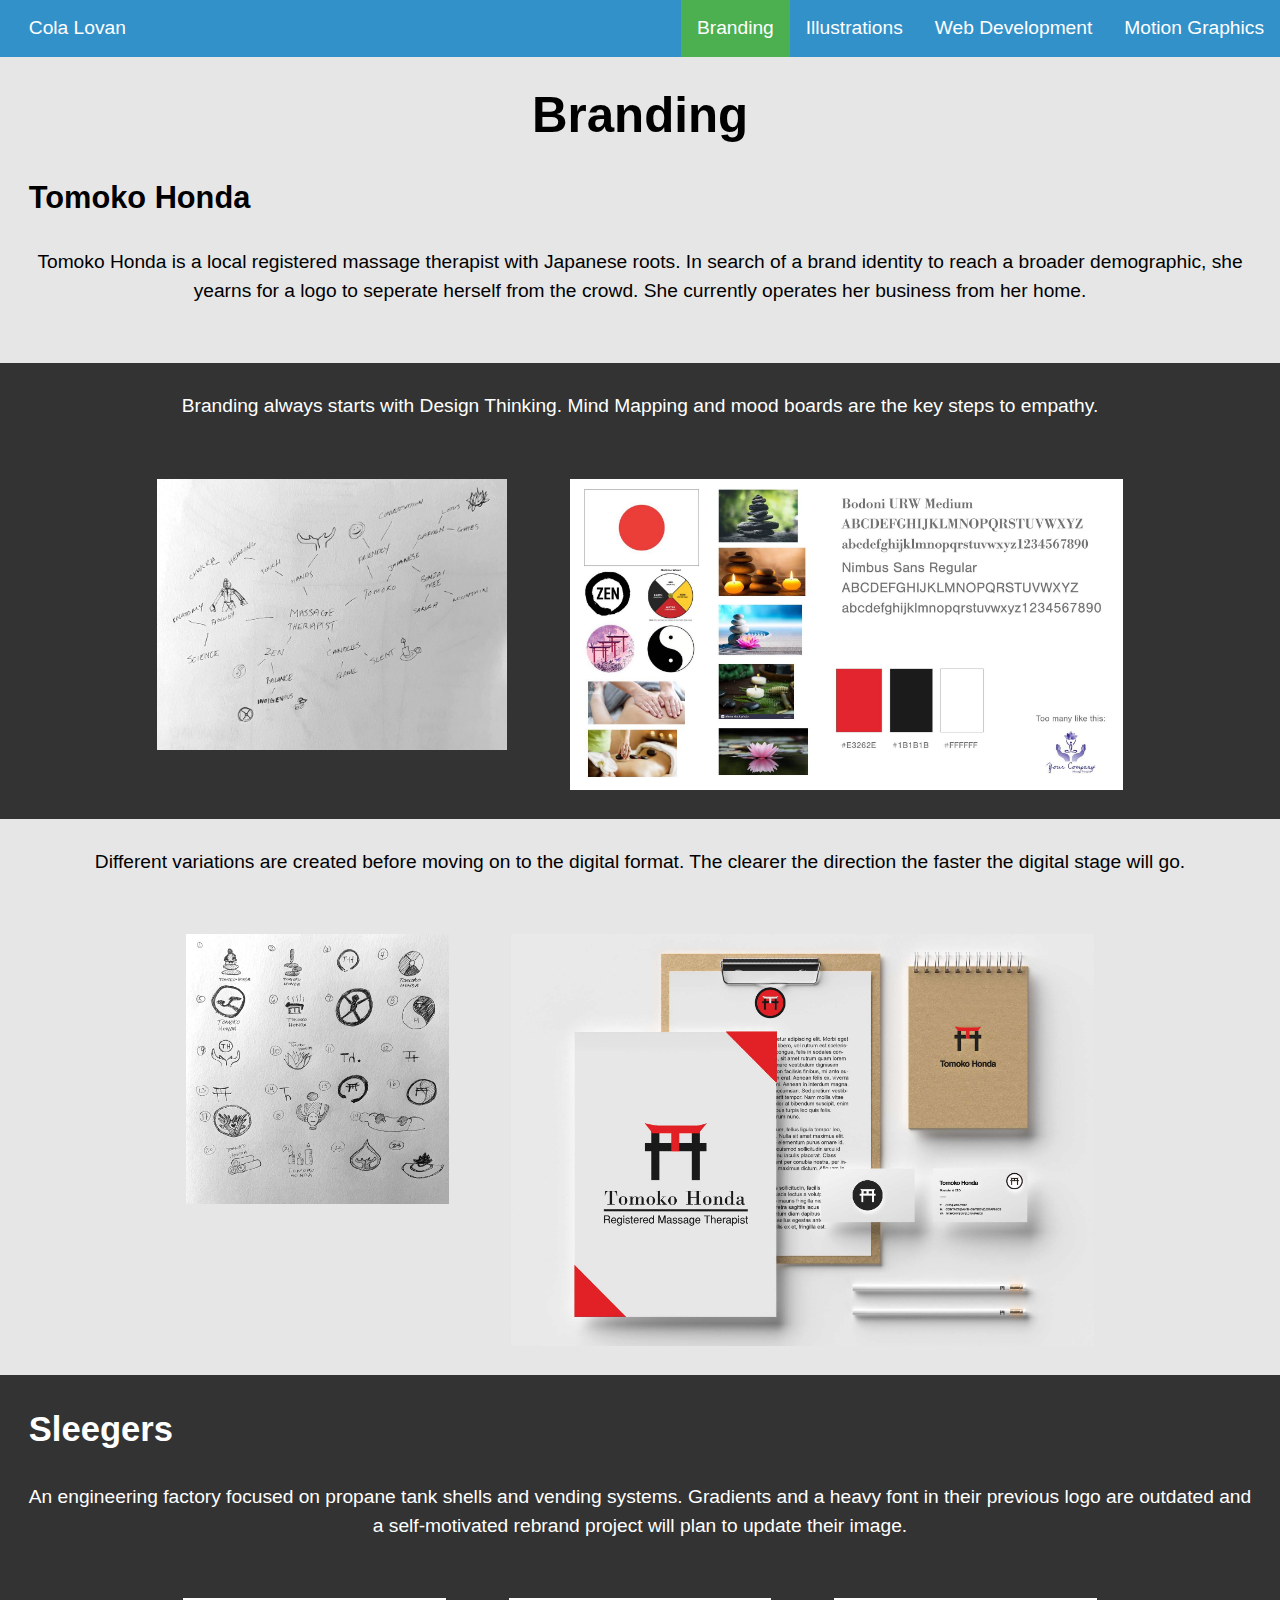
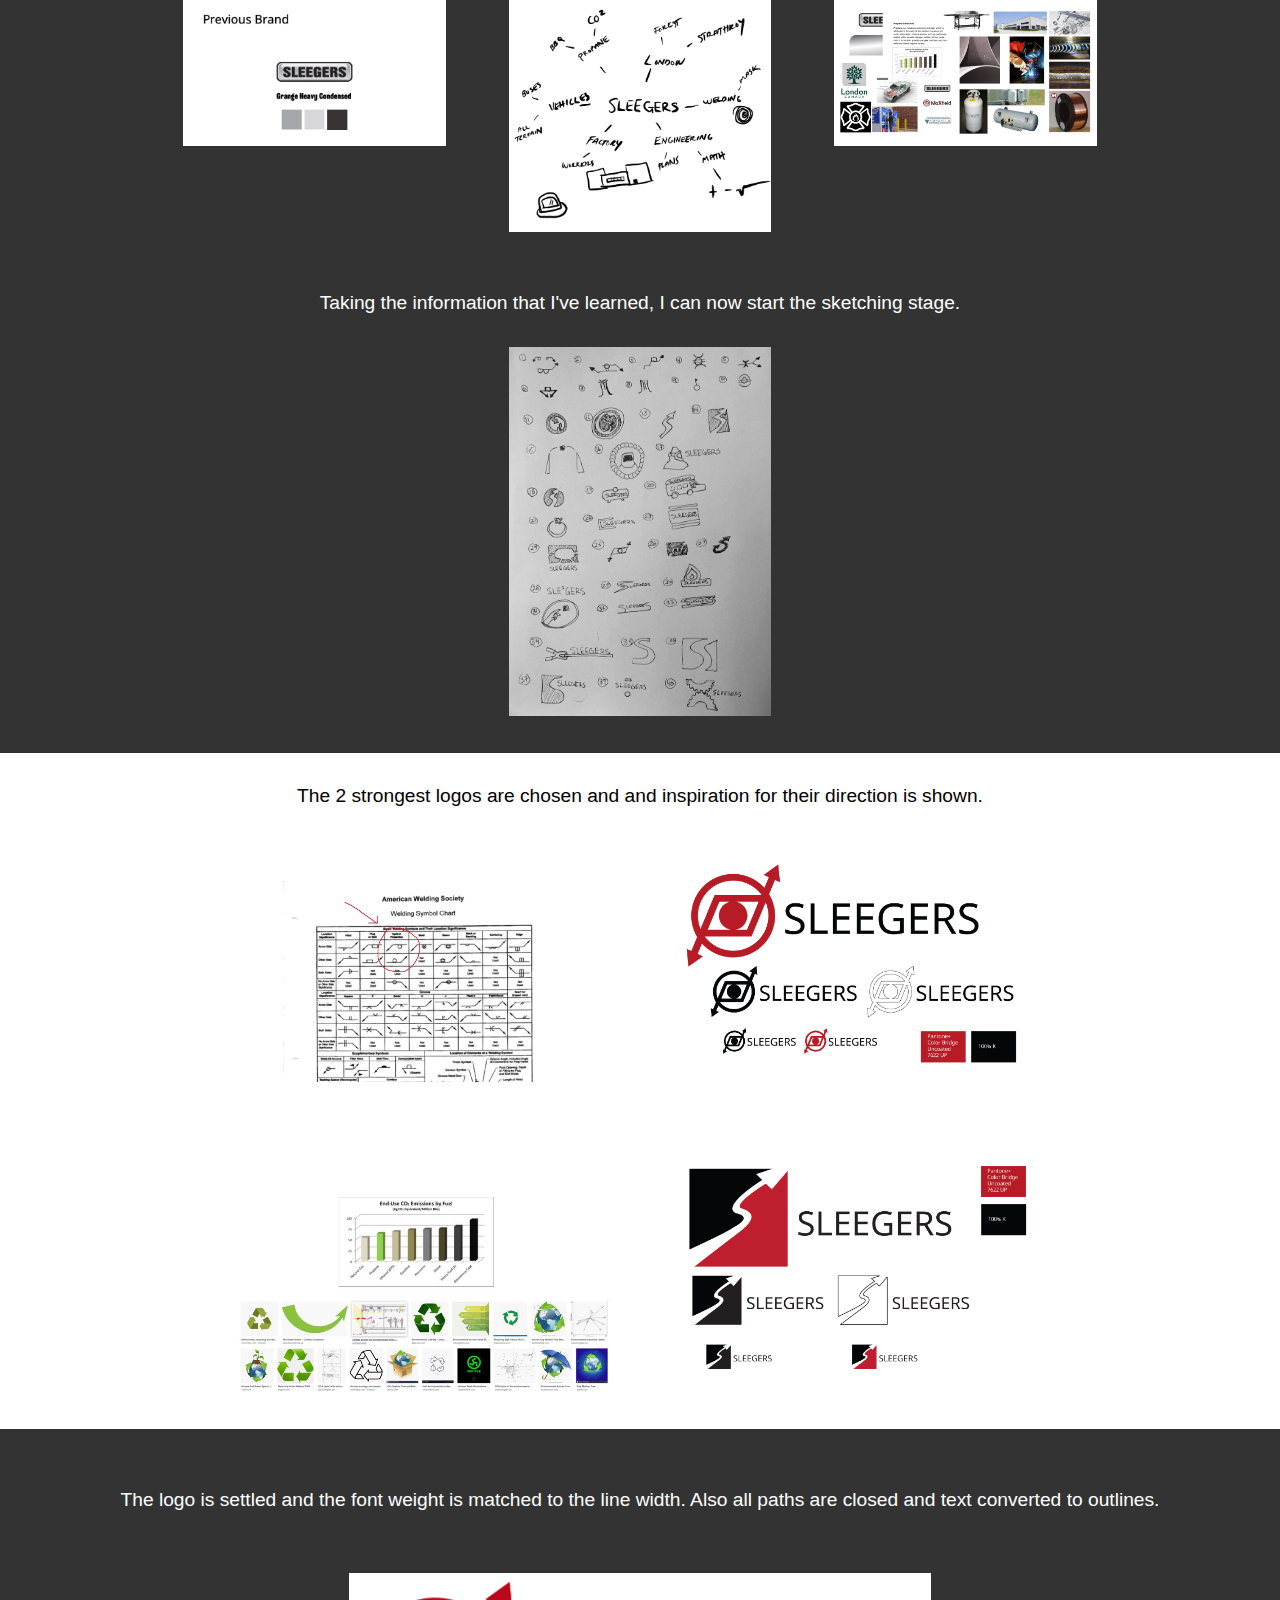
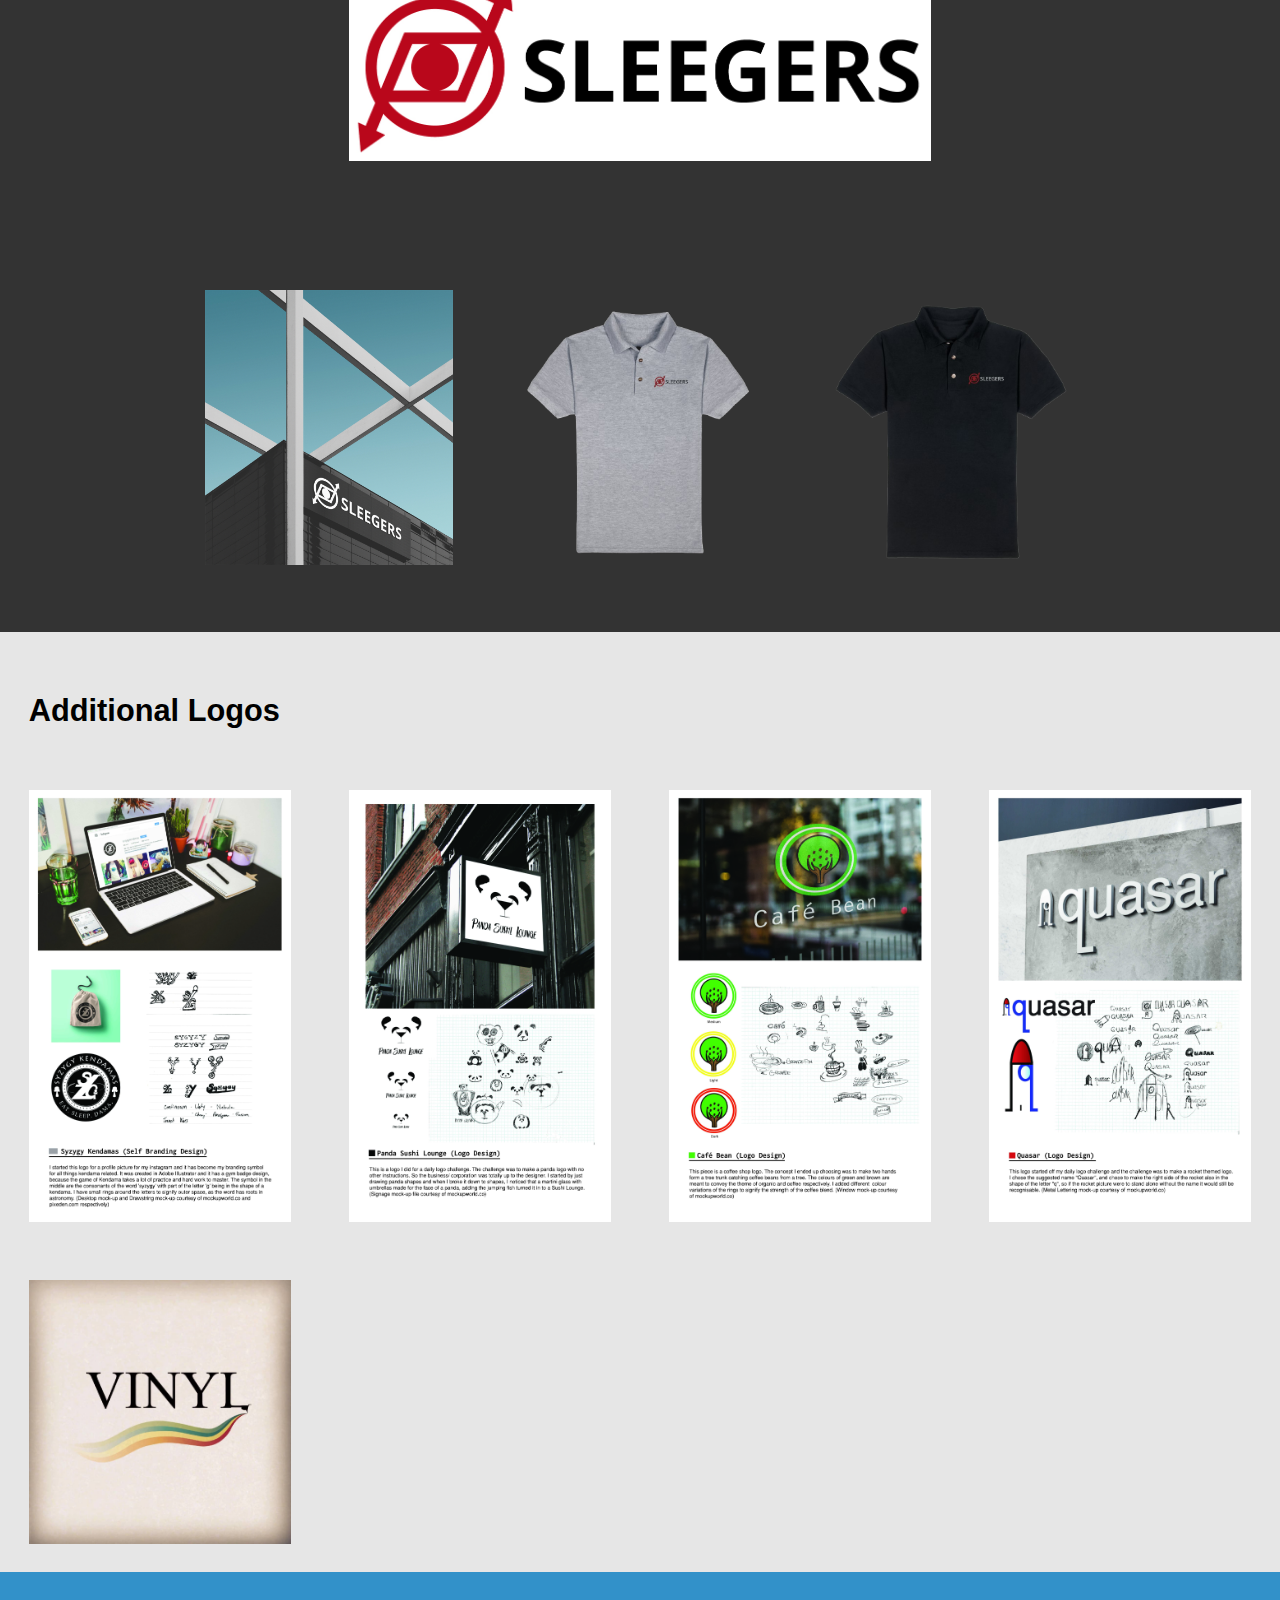
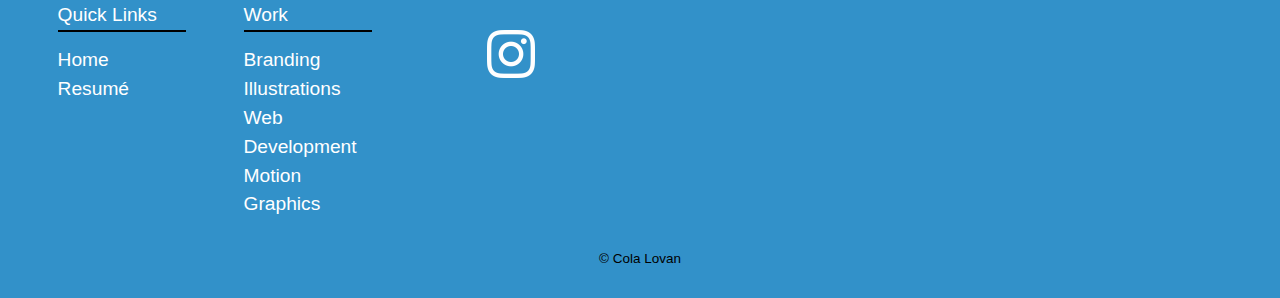
==== commit 284266ce: "Create a fixed navigation bar" ====
--- a/branding.html
+++ b/branding.html
@@ -24,7 +24,7 @@
 <body>
 
 
-<div class="grid pad-t push branding">
+<div class="grid pad-t-2 push branding">
   <div class="unit xs-1 text-center">
 <h1 class="unit nina push-0 xs-1">Branding</h1>
 </div>
--- a/css/main.css
+++ b/css/main.css
@@ -1,11 +1,15 @@
 html {
-  font-family: helvetica, sans-serif;
+  font-family: Helvetica, sans-serif;
   background-color: #e6e6e6;
 }
 
 .statement {
   color: #1f2179;
   margin: 2em 2em;
+}
+
+.grey {
+  background-color: #323A46;
 }
 
 li a {
@@ -90,14 +94,17 @@
 }
 
 .shadow {
-  width: 300px;
   box-shadow: 0 4px 8px 0 rgba(0, 0, 0, 0.2), 0 6px 20px 0 rgba(0, 0, 0, 0.19);
   text-align: center;
 }
 
 .shadow2 {
-  width: 500px;
   box-shadow: 0 4px 8px 0 rgba(0, 0, 0, 0.2), 0 6px 20px 0 rgba(0, 0, 0, 0.19);
+  text-align: center;
+}
+
+.shadow3 {
+  box-shadow: 0 12px 12px 0 rgba(0, 0, 0, 0.2), 0 6px 20px 0 rgba(0, 0, 0, 0.19);
   text-align: center;
 }
 
@@ -110,32 +117,11 @@
   color: #fff;
 }
 
-/* The sticky class is added to the navbar with JS when it reaches its scroll position */
-.sticky {
+#navbar {
+  overflow: hidden;
   position: fixed;
   top: 0;
   width: 100%;
-}
-
-/* Add some top padding to the page content to prevent sudden quick movement (as the navigation bar gets a new position at the top of the page (position:fixed and top:0) */
-.sticky + .content {
-  padding-top: 60px;
-}
-
-/* Style the navbar */
-.navbar {
-  overflow: hidden;
-  background-color: #333;
-}
-
-/* Navbar links */
-.navbar li a {
-  float: left;
-  display: block;
-  color: #f2f2f2;
-  text-align: center;
-  padding: 14px;
-  text-decoration: none;
 }
 
 #navbar a:hover {
@@ -150,5 +136,24 @@
 
 /* Page content */
 .content {
-  padding: 16px;
+  margin-top: 30px;
 }
+
+.btn {
+  background-color: #ee6666;
+  border-color: #ee6666;
+}
+
+.btn:hover {
+  background-color: #c5f5cb;
+  border-color: #c5f5cb;
+  color: #000;
+}
+
+body {
+  padding-top: 25px;
+}
+
+h1 {
+  font-weight: 700;
+}
